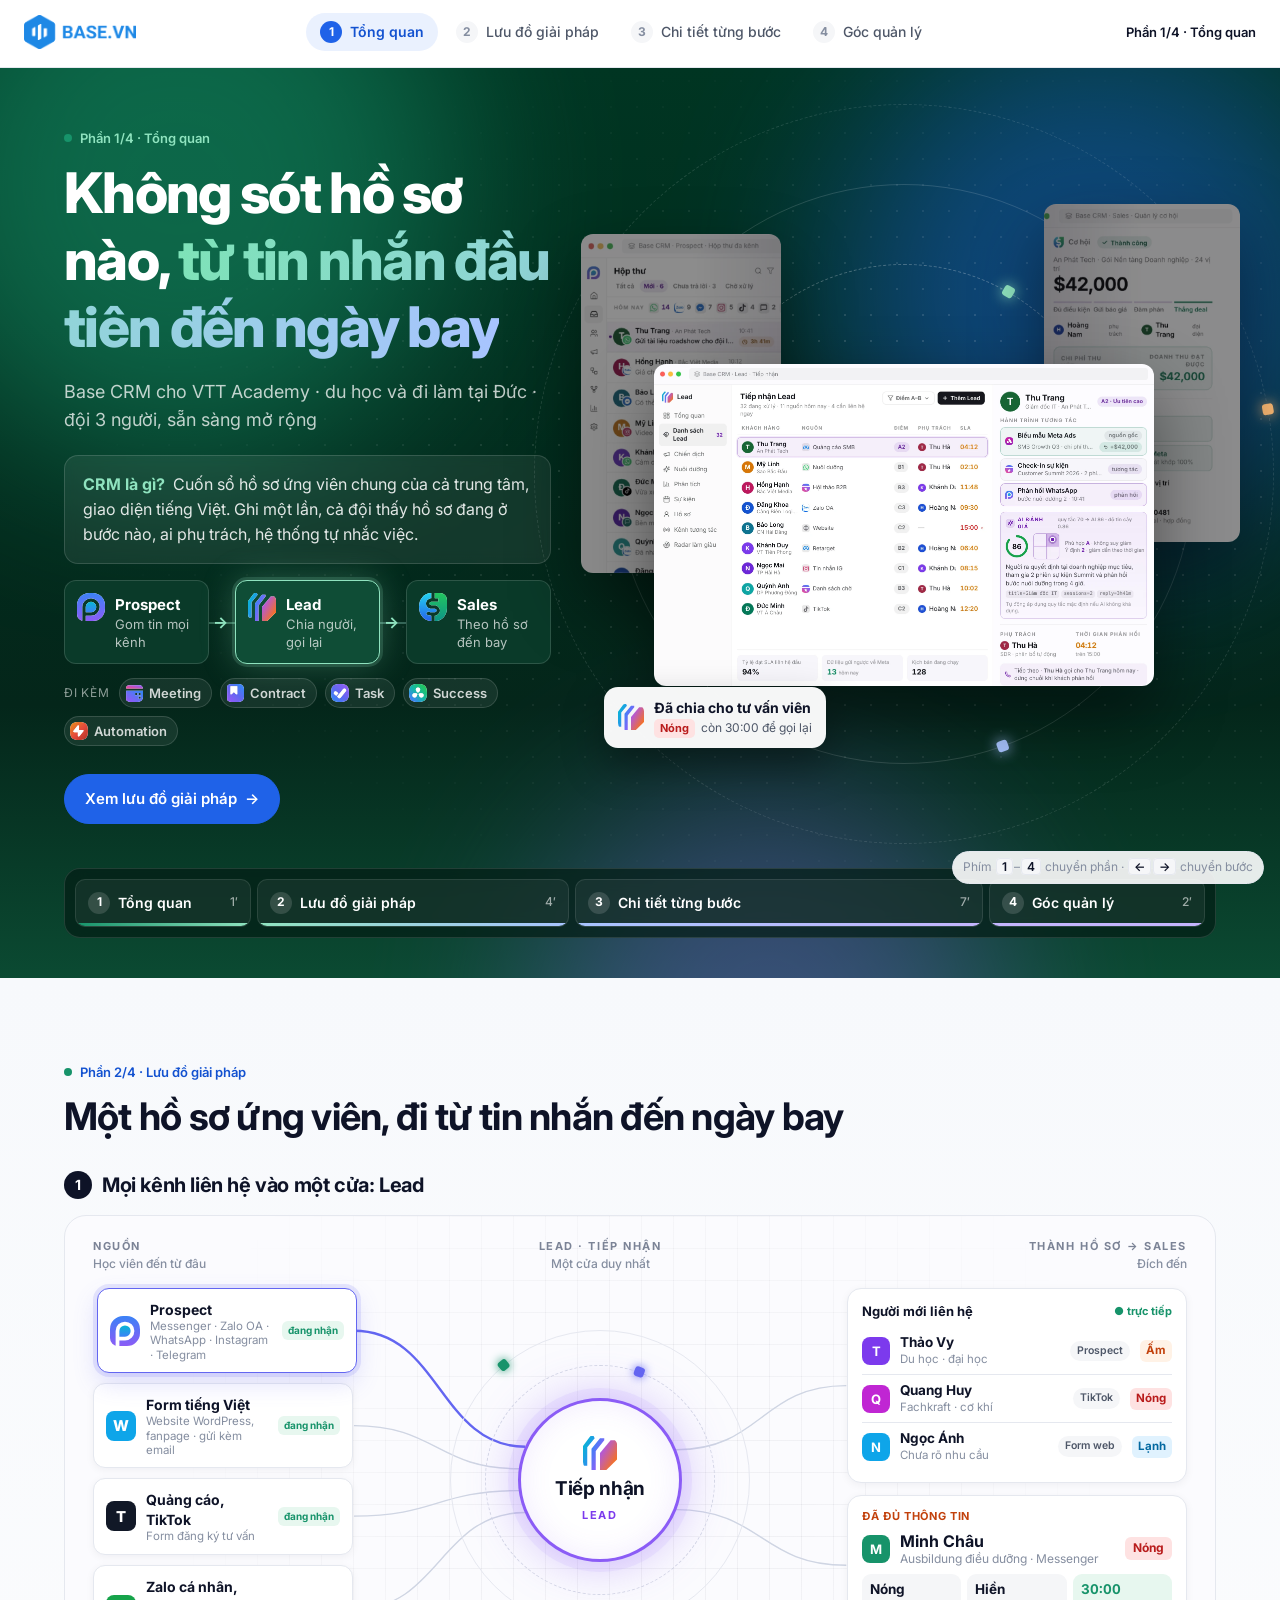
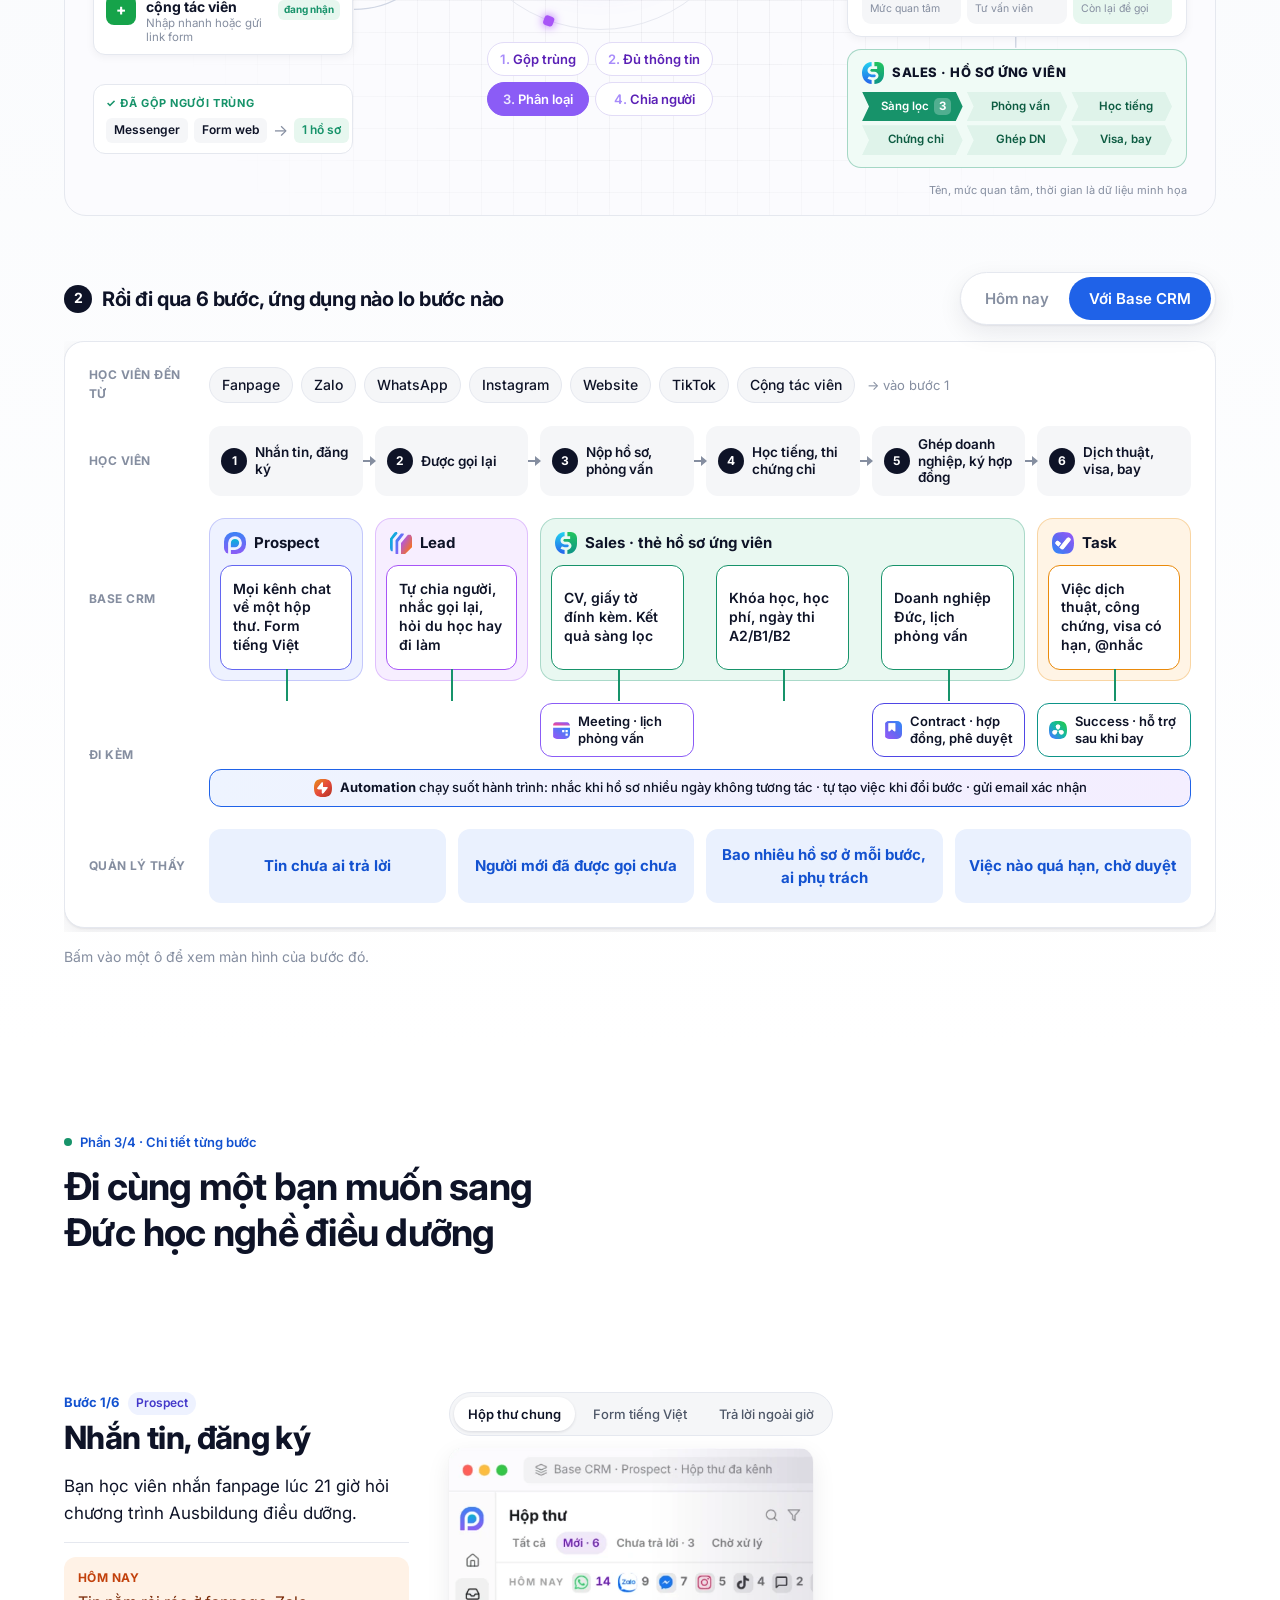
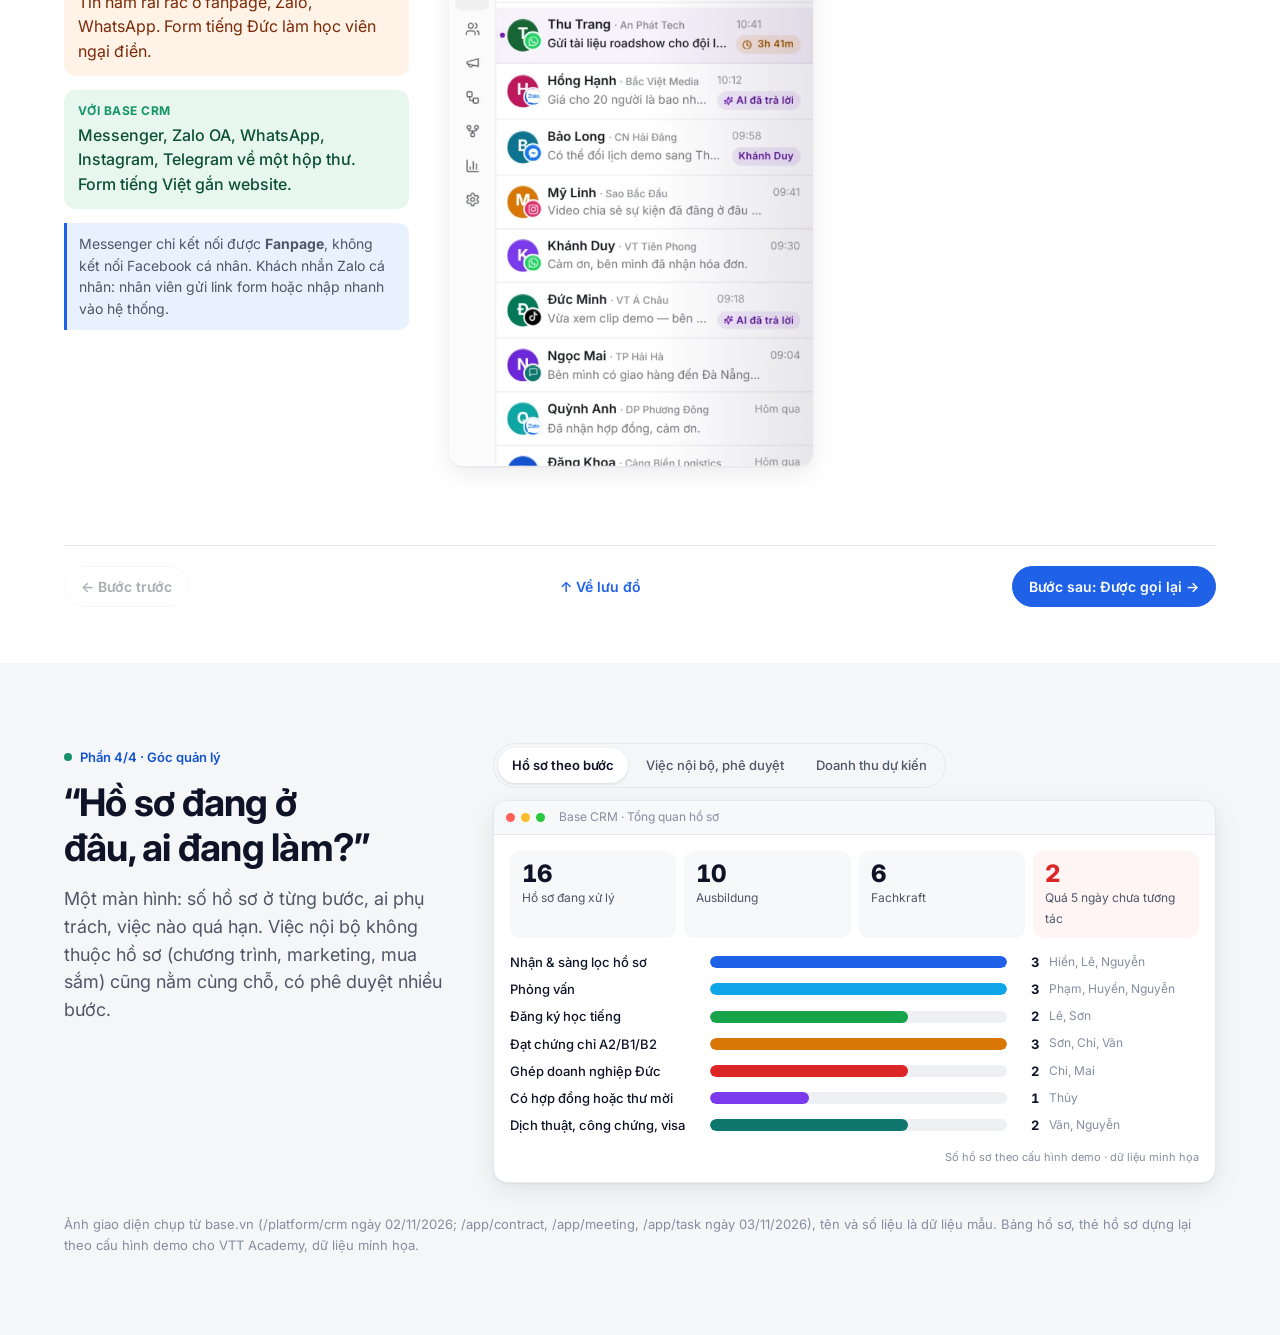
==== vtt-academy/index.html @ dcfaccac "Solution design Base CRM cho VTT Academy (du học, đi làm tại Đức) Trang trình bày 4 phần, 6 bước hàn" ====
<!doctype html>
<html lang="vi" class="no-js">
<head>
<meta charset="utf-8">
<meta name="viewport" content="width=device-width, initial-scale=1">
<title>Base CRM · VTT Academy</title>
<meta name="description" content="Solution design Base CRM cho VTT Academy: gom hồ sơ ứng viên du học và đi làm tại Đức về một nơi, theo dõi từ tin nhắn đầu tiên đến ngày bay.">
<link rel="icon" type="image/png" href="assets/brand/favicon.png">
<link rel="preconnect" href="https://fonts.googleapis.com">
<link rel="preconnect" href="https://fonts.gstatic.com" crossorigin>
<link href="https://fonts.googleapis.com/css2?family=Inter:wght@400;500;600;700;800&display=swap" rel="stylesheet">
<link rel="stylesheet" href="style.css?v=vtt1">
</head>
<body>
<a class="skip" href="#tong-quan">Bỏ qua thanh điều hướng</a>

<header class="top" id="top">
  <div class="top-in">
    <a class="logo" href="#tong-quan" aria-label="Về đầu tài liệu">
      <img src="assets/brand/logo-base.png" width="120" height="37" alt="Base.vn">
    </a>
    <nav class="tabs" id="tabs" aria-label="Các phần của tài liệu">
      <a href="#tong-quan"><b>1</b><span>Tổng quan</span></a>
      <a href="#giai-phap"><b>2</b><span>Lưu đồ giải pháp</span></a>
      <a href="#hanh-trinh"><b>3</b><span>Chi tiết từng bước</span></a>
      <a href="#quan-ly"><b>4</b><span>Góc quản lý</span></a>
    </nav>
    <p class="where" id="where" aria-live="polite"><span id="whereSec">Phần 1/4</span><span id="whereStep"></span></p>
  </div>
  <div class="bar" aria-hidden="true"><i id="bar"></i></div>
</header>

<main>

<!-- ============ 1. TỔNG QUAN ============ -->
<section id="tong-quan" class="sec hero" data-name="Tổng quan" aria-labelledby="h1">
  <div class="hero-bg" aria-hidden="true">
    <div class="aurora"><i class="b1"></i><i class="b2"></i><i class="b3"></i></div>
    <div class="dots"></div>
  </div>
  <div class="wrap hero-grid">
    <div class="hero-copy">
      <p class="part">Phần 1/4 · Tổng quan</p>
      <h1 id="h1">Không sót hồ sơ nào, <em>từ tin nhắn đầu tiên đến ngày bay</em></h1>
      <p class="lead">Base CRM cho VTT Academy · du học và đi làm tại Đức · đội 3 người, sẵn sàng mở rộng</p>
      <p class="what"><b>CRM là gì?</b> Cuốn sổ hồ sơ ứng viên chung của cả trung tâm, giao diện tiếng Việt. Ghi một lần, cả đội thấy hồ sơ đang ở bước nào, ai phụ trách, hệ thống tự nhắc việc.</p>
      <ul class="apps" id="heroApps" aria-label="Ba ứng dụng chính">
        <li><img src="assets/brand/app-prospect.svg" alt="" width="28" height="28"><div><b>Prospect</b><span>Gom tin mọi kênh</span></div></li>
        <li><img src="assets/brand/app-lead.svg" alt="" width="28" height="28"><div><b>Lead</b><span>Chia người, gọi lại</span></div></li>
        <li><img src="assets/brand/app-sales.svg" alt="" width="28" height="28"><div><b>Sales</b><span>Theo hồ sơ đến bay</span></div></li>
      </ul>
      <p class="more-apps"><span>Đi kèm</span>
        <i><img src="assets/brand/app-meeting.svg" alt="" width="18" height="18">Meeting</i>
        <i><img src="assets/brand/app-contract.svg" alt="" width="18" height="18">Contract</i>
        <i><img src="assets/brand/app-task.svg" alt="" width="18" height="18">Task</i>
        <i><img src="assets/brand/app-success.svg" alt="" width="18" height="18">Success</i>
        <i><img src="assets/brand/app-automation.svg" alt="" width="18" height="18">Automation</i>
      </p>
      <div class="cta">
        <a class="btn" href="#giai-phap">Xem lưu đồ giải pháp <span aria-hidden="true">→</span></a>
      </div>
    </div>

    <div class="hero-shots" id="heroShots" aria-label="Ảnh giao diện 3 ứng dụng Base CRM">
      <div class="hrings" data-depth="6" aria-hidden="true">
        <span class="hr r1"><i style="--a:30deg;--c:#8fe3bf"></i></span>
        <span class="hr r2"><i style="--a:160deg;--c:#a8c4ff"></i><i style="--a:290deg;--c:#c4b5fd"></i></span>
        <span class="hr r3"><i style="--a:80deg;--c:#fdba74"></i></span>
      </div>
      <div class="hs hs-l" data-depth="14" data-app="0"><img src="assets/he-thong/prospect-hopthu.webp" width="586" height="993" alt="Prospect: hộp thư chung nhiều kênh"></div>
      <div class="hs hs-r" data-depth="18" data-app="2"><img src="assets/he-thong/sales-cohoi.webp" width="575" height="993" alt="Sales: một hồ sơ đi qua các giai đoạn"></div>
      <div class="hs hs-c" data-depth="8" data-app="1"><img src="assets/he-thong/lead-hoso.webp" width="1996" height="1286" alt="Lead: danh sách người mới liên hệ và hồ sơ một người"></div>

      <div class="toast t1" data-app="0" aria-hidden="true"><img src="assets/brand/app-prospect.svg" alt="" width="26" height="26"><div><b>Tin Messenger mới</b><small>Hỏi Ausbildung điều dưỡng · 21:04</small></div></div>
      <div class="toast t2" data-app="1" aria-hidden="true"><img src="assets/brand/app-lead.svg" alt="" width="26" height="26"><div><b>Đã chia cho tư vấn viên</b><small><span class="score hot">Nóng</span> còn 30:00 để gọi lại</small></div></div>
      <div class="toast t3" data-app="2" aria-hidden="true"><img src="assets/brand/app-sales.svg" alt="" width="26" height="26"><div><b>Thành hồ sơ ứng viên</b><small>Ausbildung · Nhận &amp; sàng lọc hồ sơ</small></div></div>
    </div>
  </div>
  <div class="wrap">
    <div class="agenda" aria-label="Các phần trình bày">
      <ol class="ag-bar">
        <li style="--m:1"><a href="#tong-quan"><b>1</b><span>Tổng quan</span><small>1′</small></a></li>
        <li style="--m:4"><a href="#giai-phap"><b>2</b><span>Lưu đồ giải pháp</span><small>4′</small></a></li>
        <li style="--m:7"><a href="#hanh-trinh"><b>3</b><span>Chi tiết từng bước</span><small>7′</small></a></li>
        <li style="--m:2"><a href="#quan-ly"><b>4</b><span>Góc quản lý</span><small>2′</small></a></li>
      </ol>
    </div>
  </div>
</section>

<!-- ============ 2. LƯU ĐỒ GIẢI PHÁP ============ -->
<section id="giai-phap" class="sec flow-sec" data-name="Lưu đồ giải pháp" aria-labelledby="h-gp">
  <div class="wrap">
    <div class="sec-head">
      <p class="part">Phần 2/4 · Lưu đồ giải pháp</p>
      <h2 id="h-gp">Một hồ sơ ứng viên, đi từ tin nhắn đến ngày bay</h2>
    </div>

    <!-- Khối 1: một cửa tiếp nhận -->
    <h3 class="blk-h" id="mot-cua"><b>1</b>Mọi kênh liên hệ vào một cửa: Lead</h3>
    <div class="hub" id="hub">
      <svg class="hub-lines" id="hubLines" aria-hidden="true"></svg>
      <div class="grid-bg" aria-hidden="true"></div>

      <p class="col-h h-src">Nguồn<small>Học viên đến từ đâu</small></p>
      <p class="col-h h-mid">Lead · Tiếp nhận<small>Một cửa duy nhất</small></p>
      <p class="col-h h-out">Thành hồ sơ → Sales<small>Đích đến</small></p>

      <ul class="srcs" aria-label="Các nguồn học viên">
        <li class="src" data-src="0"><img class="ic" src="assets/brand/app-prospect.svg" alt="" width="30" height="30"><div><b>Prospect</b><small>Messenger · Zalo OA · WhatsApp · Instagram · Telegram</small></div><em>đang nhận</em></li>
        <li class="src" data-src="1"><span class="ic" style="--c:#0EA5E9">W</span><div><b>Form tiếng Việt</b><small>Website WordPress, fanpage · gửi kèm email</small></div><em>đang nhận</em></li>
        <li class="src" data-src="2"><span class="ic" style="--c:#111827">T</span><div><b>Quảng cáo, TikTok</b><small>Form đăng ký tư vấn</small></div><em>đang nhận</em></li>
        <li class="src" data-src="3"><span class="ic" style="--c:#16A34A">+</span><div><b>Zalo cá nhân, cộng tác viên</b><small>Nhập nhanh hoặc gửi link form</small></div><em>đang nhận</em></li>
      </ul>

      <div class="dupc" id="hubDup">
        <p>✓ Đã gộp người trùng</p>
        <div><span class="mini">Messenger</span><span class="mini">Form web</span><span class="arr">→</span><span class="mini one">1 hồ sơ</span></div>
      </div>

      <div class="mid">
        <div class="core-wrap" id="hubCore" aria-hidden="true">
          <span class="ring r1"><i style="--a:20deg;--c:#6366F1"></i></span>
          <span class="ring r2"><i style="--a:200deg;--c:#A855F7"></i><i style="--a:320deg;--c:#17936a"></i></span>
          <div class="core">
            <img src="assets/brand/app-lead.svg" alt="" width="34" height="34">
            <b>Tiếp nhận</b>
            <small>Lead</small>
          </div>
        </div>
        <ol class="proc">
          <li>Gộp trùng</li><li>Đủ thông tin</li><li>Phân loại</li><li>Chia người</li>
        </ol>
      </div>

      <div class="outs">
        <div class="hcard" id="hubIn">
          <p class="hcard-h">Người mới liên hệ <span class="live">● trực tiếp</span></p>
          <ul class="hub-list" id="hubList">
            <li><span class="av" style="background:#7c3aed">T</span><div class="nm"><b>Thảo Vy</b><small>Du học · đại học</small></div><span class="chip">Prospect</span><span class="score warm">Ấm</span></li>
            <li><span class="av" style="background:#c026d3">Q</span><div class="nm"><b>Quang Huy</b><small>Fachkraft · cơ khí</small></div><span class="chip">TikTok</span><span class="score hot">Nóng</span></li>
            <li><span class="av" style="background:#0ea5e9">N</span><div class="nm"><b>Ngọc Ánh</b><small>Chưa rõ nhu cầu</small></div><span class="chip">Form web</span><span class="score cold">Lạnh</span></li>
          </ul>
        </div>
        <div class="hcard std" id="hubStd">
          <p class="hcard-h warm">Đã đủ thông tin</p>
          <div class="std-who"><span class="av" id="stdAv">M</span><div><b id="stdName">Minh Châu</b><small id="stdSub">Ausbildung điều dưỡng · Messenger</small></div><em id="stdScore" class="score hot">Nóng</em></div>
          <div class="std-tiles">
            <div><b id="stdAi">Nóng</b><small>Mức quan tâm</small></div>
            <div><b id="stdSale">Hiền</b><small>Tư vấn viên</small></div>
            <div class="t"><b id="hubTimer">30:00</b><small>Còn lại để gọi</small></div>
          </div>
        </div>
        <div class="dst" id="hubDst">
          <p class="dst-h"><img src="assets/brand/app-sales.svg" alt="" width="22" height="22">Sales · Hồ sơ ứng viên</p>
          <ol class="pipe">
            <li class="cur">Sàng lọc <b id="dstCount">3</b></li><li>Phỏng vấn</li><li>Học tiếng</li><li>Chứng chỉ</li><li>Ghép DN</li><li>Visa, bay</li>
          </ol>
        </div>
      </div>
      <p class="hub-note">Tên, mức quan tâm, thời gian là dữ liệu minh họa</p>
    </div>

    <!-- Khối 2: hành trình 6 bước -->
    <div class="blk-row">
      <h3 class="blk-h"><b>2</b>Rồi đi qua 6 bước, ứng dụng nào lo bước nào</h3>
      <div class="mode" role="radiogroup" aria-label="Chế độ xem lưu đồ">
        <button type="button" role="radio" aria-checked="false" data-mode="before">Hôm nay</button>
        <button type="button" role="radio" aria-checked="true" data-mode="after">Với Base CRM</button>
      </div>
    </div>

    <div class="flow-scroll">
    <div class="flow six is-after" id="flow">

      <div class="lane-l">Học viên đến từ</div>
      <div class="row-in">
        <span class="ch">Fanpage</span><span class="ch">Zalo</span><span class="ch">WhatsApp</span><span class="ch">Instagram</span><span class="ch">Website</span><span class="ch">TikTok</span><span class="ch">Cộng tác viên</span>
      </div>

      <div class="lane-l">Học viên</div>
      <ol class="row-steps">
        <li><b>1</b>Nhắn tin, đăng ký</li>
        <li><b>2</b>Được gọi lại</li>
        <li><b>3</b>Nộp hồ sơ, phỏng vấn</li>
        <li><b>4</b>Học tiếng, thi chứng chỉ</li>
        <li><b>5</b>Ghép doanh nghiệp, ký hợp đồng</li>
        <li><b>6</b>Dịch thuật, visa, bay</li>
      </ol>

      <div class="lane-l"><span class="only-after">Base CRM</span><span class="only-before">Đội tư vấn</span></div>
      <div class="row-apps">
        <div class="app-blk p">
          <p class="app-h"><img src="assets/brand/app-prospect.svg" alt="" width="22" height="22">Prospect</p>
          <div class="mods"><a href="#buoc-1" class="mod"><span class="a">Mọi kênh chat về một hộp thư. Form tiếng Việt</span><span class="b">Tin rải rác fanpage, Zalo riêng. Form tiếng Đức khó điền</span></a></div>
        </div>
        <div class="app-blk l">
          <p class="app-h"><img src="assets/brand/app-lead.svg" alt="" width="22" height="22">Lead</p>
          <div class="mods"><a href="#buoc-2" class="mod"><span class="a">Tự chia người, nhắc gọi lại, hỏi du học hay đi làm</span><span class="b">Ghi Excel tay, quên gọi lại</span></a></div>
        </div>
        <div class="app-blk s span3">
          <p class="app-h"><img src="assets/brand/app-sales.svg" alt="" width="22" height="22">Sales · thẻ hồ sơ ứng viên</p>
          <div class="mods">
            <a href="#buoc-3" class="mod"><span class="a">CV, giấy tờ đính kèm. Kết quả sàng lọc</span><span class="b">File nằm khắp Drive, Zalo</span></a>
            <a href="#buoc-4" class="mod"><span class="a">Khóa học, học phí, ngày thi A2/B1/B2</span><span class="b">Không nhớ ai thi ngày nào</span></a>
            <a href="#buoc-5" class="mod"><span class="a">Doanh nghiệp Đức, lịch phỏng vấn</span><span class="b">Hỏi nhau qua chat</span></a>
          </div>
        </div>
        <div class="app-blk t">
          <p class="app-h"><img src="assets/brand/app-task.svg" alt="" width="22" height="22">Task</p>
          <div class="mods"><a href="#buoc-6" class="mod"><span class="a">Việc dịch thuật, công chứng, visa có hạn, @nhắc</span><span class="b">Theo dõi bằng trí nhớ</span></a></div>
        </div>
      </div>

      <div class="lane-l">Đi kèm</div>
      <div class="row-add">
        <a href="#buoc-3" class="add m" style="grid-column:3"><img src="assets/brand/app-meeting.svg" alt="" width="18" height="18"><span class="a">Meeting · lịch phỏng vấn</span><span class="b">Hẹn qua tin nhắn</span></a>
        <a href="#buoc-5" class="add c" style="grid-column:5"><img src="assets/brand/app-contract.svg" alt="" width="18" height="18"><span class="a">Contract · hợp đồng, phê duyệt</span><span class="b">Hợp đồng file Word</span></a>
        <a href="#buoc-6" class="add u" style="grid-column:6"><img src="assets/brand/app-success.svg" alt="" width="18" height="18"><span class="a">Success · hỗ trợ sau khi bay</span><span class="b">Mất liên lạc sau khi bay</span></a>
        <div class="add auto" style="grid-column:1 / -1"><img src="assets/brand/app-automation.svg" alt="" width="18" height="18"><span class="a"><b>Automation</b> chạy suốt hành trình: nhắc khi hồ sơ nhiều ngày không tương tác · tự tạo việc khi đổi bước · gửi email xác nhận</span><span class="b">Mọi việc nhắc nhau bằng miệng</span></div>
      </div>

      <div class="lane-l">Quản lý thấy</div>
      <div class="row-out">
        <div class="out-a">
          <a href="#buoc-1" class="out">Tin chưa ai trả lời</a>
          <a href="#buoc-2" class="out">Người mới đã được gọi chưa</a>
          <a href="#quan-ly" class="out" data-mgr="0">Bao nhiêu hồ sơ ở mỗi bước, ai phụ trách</a>
          <a href="#quan-ly" class="out" data-mgr="1">Việc nào quá hạn, chờ duyệt</a>
        </div>
        <div class="out-b">Mở Excel, hỏi từng người</div>
      </div>
    </div>
    </div>

    <p class="flow-hint">Bấm vào một ô để xem màn hình của bước đó.</p>
  </div>
</section>

<!-- ============ 3. CHI TIẾT TỪNG BƯỚC ============ -->
<section id="hanh-trinh" class="sec journey" data-name="Chi tiết từng bước" aria-labelledby="h-ht">
  <div class="wrap">
    <div class="sec-head">
      <p class="part">Phần 3/4 · Chi tiết từng bước</p>
      <h2 id="h-ht">Đi cùng một bạn muốn sang Đức học nghề điều dưỡng</h2>
    </div>
  </div>

  <div class="rail-wrap" id="railWrap">
    <div class="wrap rail-in">
      <button class="nav-btn" id="prevStep" type="button" aria-label="Bước trước">←</button>
      <ol class="rail six" id="rail" role="tablist" aria-label="Sáu bước trong hành trình học viên">
        <li role="presentation"><button role="tab" id="t1" aria-controls="buoc-1" data-step="1"><b>1</b><span>Nhắn tin<small>Prospect</small></span></button></li>
        <li role="presentation"><button role="tab" id="t2" aria-controls="buoc-2" data-step="2"><b>2</b><span>Được gọi lại<small>Lead</small></span></button></li>
        <li role="presentation"><button role="tab" id="t3" aria-controls="buoc-3" data-step="3"><b>3</b><span>Hồ sơ, phỏng vấn<small>Sales · Meeting</small></span></button></li>
        <li role="presentation"><button role="tab" id="t4" aria-controls="buoc-4" data-step="4"><b>4</b><span>Học tiếng, thi<small>Sales</small></span></button></li>
        <li role="presentation"><button role="tab" id="t5" aria-controls="buoc-5" data-step="5"><b>5</b><span>Ghép DN, hợp đồng<small>Sales · Contract</small></span></button></li>
        <li role="presentation"><button role="tab" id="t6" aria-controls="buoc-6" data-step="6"><b>6</b><span>Visa, bay<small>Task · Success</small></span></button></li>
      </ol>
      <button class="nav-btn" id="nextStep" type="button" aria-label="Bước sau">→</button>
    </div>
    <div class="rail-line" aria-hidden="true"><i id="railFill"></i></div>
  </div>

  <div class="wrap panels" id="panels">

    <!-- Bước 1 -->
    <article class="panel" id="buoc-1" role="tabpanel" aria-labelledby="t1" data-step="1" data-title="Nhắn tin, đăng ký">
      <div class="p-copy">
        <p class="p-count">Bước 1/6 <span class="app-tag p">Prospect</span></p>
        <h3>Nhắn tin, đăng ký</h3>
        <p class="who">Bạn học viên nhắn fanpage lúc 21 giờ hỏi chương trình Ausbildung điều dưỡng.</p>
        <p class="ba b"><span>Hôm nay</span>Tin nằm rải rác ở fanpage, Zalo, WhatsApp. Form tiếng Đức làm học viên ngại điền.</p>
        <p class="ba a"><span>Với Base CRM</span>Messenger, Zalo OA, WhatsApp, Instagram, Telegram về một hộp thư. Form tiếng Việt gắn website.</p>
        <p class="note">Messenger chỉ kết nối được <b>Fanpage</b>, không kết nối Facebook cá nhân. Khách nhắn Zalo cá nhân: nhân viên gửi link form hoặc nhập nhanh vào hệ thống.</p>
      </div>
      <div class="p-shots" data-shots>
        <div class="shot-tabs" role="tablist" aria-label="Màn hình bước 1">
          <button role="tab" aria-selected="true">Hộp thư chung</button>
          <button role="tab" aria-selected="false">Form tiếng Việt</button>
          <button role="tab" aria-selected="false">Trả lời ngoài giờ</button>
        </div>
        <figure class="shot raw tall is-on" data-cap="Bước 1 · Prospect · Hộp thư chung">
          <button class="zoom" type="button" aria-label="Phóng to ảnh"><img src="assets/he-thong/prospect-hopthu.webp" width="586" height="993" loading="lazy" alt="Hộp thư chung: tin nhắn từ Zalo, WhatsApp, Messenger, Instagram về một chỗ"></button>
        </figure>
        <figure class="shot mock" data-cap="Bước 1 · Form đăng ký tiếng Việt">
          <div class="win-bar"><i></i><i></i><i></i><span>vttacademy.vn · Đăng ký tư vấn du học, đi làm tại Đức</span></div>
          <div class="fm">
            <p class="fm-h">Đăng ký tư vấn miễn phí</p>
            <label>Họ và tên<span>Lê Minh Châu</span></label>
            <label>Số điện thoại / Zalo<span>09xx xxx 218</span></label>
            <label>Bạn quan tâm<span class="pills"><i class="on">Ausbildung (học nghề)</i><i>Fachkraft (đi làm)</i><i>Du học đại học</i></span></label>
            <label>Trình độ tiếng Đức<span class="pills"><i>Chưa học</i><i class="on">A1</i><i>A2</i><i>B1</i><i>B2</i></span></label>
            <label>Ngành mong muốn<span>Điều dưỡng</span></label>
            <label>Tải CV (nếu có)<span class="up">📎 CV_MinhChau.pdf</span></label>
            <p class="fm-btn">Gửi đăng ký</p>
            <p class="fm-foot">Gửi xong: hồ sơ vào Lead, đồng thời gửi email báo cho trung tâm</p>
          </div>
        </figure>
        <figure class="win shot" data-cap="Bước 1 · Prospect · Trả lời ngoài giờ">
          <div class="win-bar"><i></i><i></i><i></i><span>Base CRM · Prospect · Hộp thư</span></div>
          <button class="zoom" type="button" aria-label="Phóng to ảnh"><img src="assets/he-thong/prospect.webp" width="1182" height="424" loading="lazy" alt="Tin nhắn có nhãn Trợ lý AI đã trả lời"></button>
        </figure>
      </div>
    </article>

    <!-- Bước 2 -->
    <article class="panel" id="buoc-2" role="tabpanel" aria-labelledby="t2" data-step="2" data-title="Được gọi lại">
      <div class="p-copy">
        <p class="p-count">Bước 2/6 <span class="app-tag l">Lead</span></p>
        <h3>Được gọi lại</h3>
        <p class="who">Bạn ấy chờ được gọi, đồng thời hỏi thêm 2 trung tâm khác.</p>
        <p class="ba b"><span>Hôm nay</span>Ghi tên vào Excel, ai rảnh thì gọi. Có người bị quên vài ngày.</p>
        <p class="ba a"><span>Với Base CRM</span>Tự chia người, đếm giờ gọi lại. Hỏi rõ du học hay đi làm, đủ số điện thoại và nhu cầu thì chuyển thành hồ sơ.</p>
      </div>
      <div class="p-shots" data-shots>
        <div class="shot-tabs" role="tablist" aria-label="Màn hình bước 2">
          <button role="tab" aria-selected="true">Chia người</button>
          <button role="tab" aria-selected="false">Gọi ai trước</button>
          <button role="tab" aria-selected="false">Lịch sử trao đổi</button>
        </div>
        <figure class="win shot is-on" data-cap="Bước 2 · Lead · Chia người">
          <div class="win-bar"><i></i><i></i><i></i><span>Base CRM · Lead · Chia người</span></div>
          <button class="zoom" type="button" aria-label="Phóng to ảnh"><img src="assets/he-thong/lead.webp" width="1424" height="538" loading="lazy" alt="Mỗi người liên hệ có người phụ trách và đồng hồ đếm ngược thời gian gọi"></button>
        </figure>
        <figure class="win shot" data-cap="Bước 2 · Lead · Gọi ai trước">
          <div class="win-bar"><i></i><i></i><i></i><span>Base CRM · Lead · AI xếp ưu tiên</span></div>
          <button class="zoom" type="button" aria-label="Phóng to ảnh"><img src="assets/he-thong/ai-uu-tien.webp" width="1800" height="990" loading="lazy" alt="AI giải thích vì sao nên gọi người này trước"></button>
        </figure>
        <figure class="shot raw" data-cap="Bước 2 · Lead · Lịch sử trao đổi">
          <button class="zoom" type="button" aria-label="Phóng to ảnh"><img src="assets/he-thong/lead-hoso.webp" width="1996" height="1286" loading="lazy" alt="Hồ sơ một người trong Lead: nguồn, lịch sử tương tác, người gọi lại"></button>
        </figure>
      </div>
    </article>

    <!-- Bước 3 -->
    <article class="panel" id="buoc-3" role="tabpanel" aria-labelledby="t3" data-step="3" data-title="Nộp hồ sơ, phỏng vấn">
      <div class="p-copy">
        <p class="p-count">Bước 3/6 <span class="app-tag s">Sales</span><span class="app-tag m">Meeting</span></p>
        <h3>Nộp hồ sơ, phỏng vấn</h3>
        <p class="who">Bạn ấy gửi CV, bằng cấp, rồi hẹn phỏng vấn sàng lọc.</p>
        <p class="ba b"><span>Hôm nay</span>File nằm trong Drive, Zalo. Không biết hồ sơ còn thiếu gì, đã phỏng vấn chưa.</p>
        <p class="ba a"><span>Với Base CRM</span>Một thẻ hồ sơ: chương trình, ngành, nguồn, file đính kèm, kết quả sàng lọc. Lịch phỏng vấn trên Meeting.</p>
      </div>
      <div class="p-shots" data-shots>
        <div class="shot-tabs" role="tablist" aria-label="Màn hình bước 3">
          <button role="tab" aria-selected="true">Bảng hồ sơ</button>
          <button role="tab" aria-selected="false">Thẻ hồ sơ</button>
          <button role="tab" aria-selected="false">Lịch phỏng vấn</button>
        </div>
        <figure class="shot mock is-on" data-cap="Bước 3 · Sales · Bảng hồ sơ ứng viên">
          <div class="win-bar"><i></i><i></i><i></i><span>Base CRM · Sales · Hồ sơ ứng viên · 16 hồ sơ</span></div>
          <div class="kb" id="kb" tabindex="0" aria-label="Bảng hồ sơ theo 7 giai đoạn"></div>
        </figure>
        <figure class="shot mock" data-cap="Bước 3 · Sales · Thẻ hồ sơ">
          <div class="win-bar"><i></i><i></i><i></i><span>Base CRM · Sales · Lý Thị Mai · Ausbildung</span></div>
          <div class="cf">
            <div class="cf-g"><p>Thông tin chung <small>6 trường</small></p>
              <dl><dt>Chương trình</dt><dd><i class="tg b">Ausbildung</i></dd><dt>Ngành mục tiêu</dt><dd><i class="tg y">Cơ khí</i></dd><dt>Nguồn</dt><dd><i class="tg">TikTok</i></dd><dt>Người giới thiệu / cộng tác viên</dt><dd class="mu">Chọn từ danh sách</dd><dt>Phí giới thiệu từ doanh nghiệp</dt><dd class="mu">0</dd><dt>Hồ sơ ứng viên (CV, chứng chỉ, hợp đồng)</dt><dd><span class="file">📎 CV.pdf</span><span class="file">📎 Bang_THPT.pdf</span><span class="file">📎 Ho_chieu.pdf</span></dd></dl></div>
            <div class="cf-g"><p>Phỏng vấn <small>1 trường</small></p>
              <dl><dt>Kết quả sàng lọc *</dt><dd><i class="tg g">Đạt</i></dd></dl></div>
          </div>
        </figure>
        <figure class="shot raw" data-cap="Bước 3 · Meeting · Lịch phỏng vấn">
          <button class="zoom" type="button" aria-label="Phóng to ảnh"><img src="assets/he-thong/meeting-lich.webp" width="1172" height="786" loading="lazy" alt="Lịch họp theo tuần, tạo cuộc hẹn và gửi lời mời"></button>
        </figure>
      </div>
    </article>

    <!-- Bước 4 -->
    <article class="panel" id="buoc-4" role="tabpanel" aria-labelledby="t4" data-step="4" data-title="Học tiếng, thi chứng chỉ">
      <div class="p-copy">
        <p class="p-count">Bước 4/6 <span class="app-tag s">Sales</span></p>
        <h3>Học tiếng, thi chứng chỉ</h3>
        <p class="who">Bạn ấy vào khóa A1–B1, đóng học phí, đăng ký thi B1.</p>
        <p class="ba b"><span>Hôm nay</span>Không nhớ ai đang học khóa nào, đã đóng đủ chưa, ngày thi khi nào.</p>
        <p class="ba a"><span>Với Base CRM</span>Mỗi bước có trường riêng: khóa học, học phí, ngày nhập học, ngày thi, kết quả A2/B1/B2. Thiếu trường bắt buộc thì chưa qua bước.</p>
      </div>
      <div class="p-shots" data-shots>
        <div class="shot-tabs" role="tablist" aria-label="Màn hình bước 4">
          <button role="tab" aria-selected="true">Học tiếng, chứng chỉ</button>
          <button role="tab" aria-selected="false">Trợ lý AI tóm tắt hồ sơ</button>
        </div>
        <figure class="shot mock is-on" data-cap="Bước 4 · Sales · Học tiếng, chứng chỉ">
          <div class="win-bar"><i></i><i></i><i></i><span>Base CRM · Sales · Lý Thị Mai · Ausbildung</span></div>
          <div class="cf two">
            <div class="cf-g"><p>Đăng ký học tiếng <small>4 trường</small></p>
              <dl><dt>Lớp / khóa tiếng *</dt><dd>Khóa A1–B1 K4/2026</dd><dt>Học phí tiếng *</dt><dd>45.000.000 đ</dd><dt>Trạng thái thanh toán *</dt><dd><i class="tg g">Đã đóng đủ</i></dd><dt>Ngày nhập học *</dt><dd>05/03/2026</dd></dl></div>
            <div class="cf-g"><p>Đạt chứng chỉ A2/B1/B2 <small>3 trường</small></p>
              <dl><dt>Trình độ mục tiêu *</dt><dd><i class="tg b">B1</i></dd><dt>Ngày thi *</dt><dd>15/08/2026</dd><dt>Kết quả thi chứng chỉ *</dt><dd><i class="tg g">Đạt</i></dd></dl>
              <p class="cf-auto"><img src="assets/brand/app-automation.svg" alt="" width="16" height="16">Trước ngày thi 7 ngày: tự nhắc người phụ trách</p></div>
          </div>
        </figure>
        <figure class="shot raw" data-cap="Bước 4 · Sales · Hồ sơ và Copilot">
          <button class="zoom" type="button" aria-label="Phóng to ảnh"><img src="assets/he-thong/sales-hoso.webp" width="1800" height="1273" loading="lazy" alt="Hồ sơ trong Sales: người phụ trách, hoạt động gần nhất; bên phải Copilot tóm tắt cần biết gì trước khi gọi"></button>
        </figure>
      </div>
    </article>

    <!-- Bước 5 -->
    <article class="panel" id="buoc-5" role="tabpanel" aria-labelledby="t5" data-step="5" data-title="Ghép doanh nghiệp, ký hợp đồng">
      <div class="p-copy">
        <p class="p-count">Bước 5/6 <span class="app-tag s">Sales</span><span class="app-tag c">Contract</span></p>
        <h3>Ghép doanh nghiệp, ký hợp đồng</h3>
        <p class="who">Có B1, bạn ấy được giới thiệu tới một doanh nghiệp Đức, phỏng vấn 2 lần rồi nhận thư mời.</p>
        <p class="ba b"><span>Hôm nay</span>Hỏi nhau qua chat: đã gửi doanh nghiệp nào, phỏng vấn mấy lần. Hợp đồng là file Word.</p>
        <p class="ba a"><span>Với Base CRM</span>Lọc hồ sơ theo ngành, trình độ để ghép doanh nghiệp. Hợp đồng, thư mời lưu trên Contract, có phê duyệt trước khi ký.</p>
      </div>
      <div class="p-shots" data-shots>
        <div class="shot-tabs" role="tablist" aria-label="Màn hình bước 5">
          <button role="tab" aria-selected="true">Ghép doanh nghiệp</button>
          <button role="tab" aria-selected="false">Phê duyệt hợp đồng</button>
          <button role="tab" aria-selected="false">Hợp đồng đã ký</button>
        </div>
        <figure class="shot mock is-on" data-cap="Bước 5 · Sales · Ghép doanh nghiệp">
          <div class="win-bar"><i></i><i></i><i></i><span>Base CRM · Sales · Lý Thị Mai · Ausbildung</span></div>
          <div class="cf">
            <div class="cf-g"><p>Ghép doanh nghiệp Đức và phỏng vấn với doanh nghiệp <small>2 trường</small></p>
              <dl><dt>Ngày phỏng vấn doanh nghiệp</dt><dd>10/11/2026</dd><dt>Số lần phỏng vấn doanh nghiệp</dt><dd>2</dd></dl></div>
            <div class="match">
              <p class="match-h">Lọc nhanh để ghép doanh nghiệp</p>
              <p class="pills"><i class="on">Ausbildung</i><i class="on">Cơ khí</i><i class="on">Đạt B1</i></p>
              <p class="match-r">3 hồ sơ phù hợp · gửi cho doanh nghiệp đối tác</p>
            </div>
          </div>
        </figure>
        <figure class="shot raw" data-cap="Bước 5 · Contract · Phê duyệt">
          <button class="zoom" type="button" aria-label="Phóng to ảnh"><img src="assets/he-thong/contract-pheduyet.webp" width="1526" height="956" loading="lazy" alt="Hợp đồng chờ phê duyệt theo thứ tự, thấy ai đã duyệt, đang chờ ai"></button>
        </figure>
        <figure class="shot raw" data-cap="Bước 5 · Contract · Đã ký">
          <button class="zoom" type="button" aria-label="Phóng to ảnh"><img src="assets/he-thong/contract-daky.webp" width="1246" height="912" loading="lazy" alt="Hợp đồng đã ký khóa nội dung, vẫn đính kèm tài liệu và bình luận được"></button>
        </figure>
      </div>
    </article>

    <!-- Bước 6 -->
    <article class="panel" id="buoc-6" role="tabpanel" aria-labelledby="t6" data-step="6" data-title="Dịch thuật, visa, bay">
      <div class="p-copy">
        <p class="p-count">Bước 6/6 <span class="app-tag t">Task</span><span class="app-tag u">Success</span></p>
        <h3>Dịch thuật, visa, bay</h3>
        <p class="who">Hồ sơ cần dịch thuật, công chứng, nộp visa, đặt vé. Sang Đức rồi vẫn cần hỗ trợ.</p>
        <p class="ba b"><span>Hôm nay</span>Việc không có hạn, không rõ ai làm. Học viên đã bay thì mất liên lạc.</p>
        <p class="ba a"><span>Với Base CRM</span>Mỗi việc có người làm, hạn, file; @nhắc người cần duyệt. Sau khi bay, câu hỏi của học viên vào Success.</p>
      </div>
      <div class="p-shots" data-shots>
        <div class="shot-tabs" role="tablist" aria-label="Màn hình bước 6">
          <button role="tab" aria-selected="true">Việc của hồ sơ</button>
          <button role="tab" aria-selected="false">Bảng việc</button>
          <button role="tab" aria-selected="false">Một việc, nhiều nhóm</button>
        </div>
        <figure class="shot mock is-on" data-cap="Bước 6 · Task · Việc của một hồ sơ">
          <div class="win-bar"><i></i><i></i><i></i><span>Base CRM · Phan Văn Phúc · Dịch thuật, công chứng, visa</span></div>
          <ul class="tl">
            <li class="ok"><b>Dịch thuật CV, bằng cấp</b><span>Văn · xong 02/11</span></li>
            <li class="ok"><b>Công chứng bản dịch</b><span>Văn · xong 05/11</span></li>
            <li class="late"><b>Đặt lịch nộp visa</b><span>Thủy · quá hạn 1 ngày</span></li>
            <li><b>Đặt vé máy bay</b><span>Thủy · hạn 30/11 · chờ duyệt chi</span></li>
          </ul>
          <div class="cm">
            <p><span class="av" style="background:#0ea5e9">V</span><b>Văn</b> <i>@Quản lý</i> bản công chứng đã có, nhờ duyệt chi phí vé.</p>
            <p class="cf-auto"><img src="assets/brand/app-automation.svg" alt="" width="16" height="16">Hồ sơ vào bước này: tự tạo 4 việc trên. Việc quá hạn: báo người phụ trách và quản lý.</p>
          </div>
        </figure>
        <figure class="win shot" data-cap="Bước 6 · Task · Bảng việc">
          <div class="win-bar"><i></i><i></i><i></i><span>Base Task · Việc của tôi</span></div>
          <button class="zoom" type="button" aria-label="Phóng to ảnh"><img src="assets/he-thong/task-bang.webp" width="1800" height="887" loading="lazy" alt="Bảng việc theo trạng thái Đang làm, Mới, Xong"></button>
        </figure>
        <figure class="shot raw" data-cap="Bước 6 · Task · Giao việc nhiều nhóm">
          <button class="zoom" type="button" aria-label="Phóng to ảnh"><img src="assets/he-thong/task-xuyen.webp" width="1800" height="924" loading="lazy" alt="Một chỉ thị tách thành việc con cho từng nhóm phụ trách"></button>
        </figure>
      </div>
    </article>

    <div class="panel-foot">
      <button class="btn ghost sm" id="footPrev" type="button">← Bước trước</button>
      <a class="back" href="#giai-phap">↑ Về lưu đồ</a>
      <button class="btn sm" id="footNext" type="button">Bước sau →</button>
    </div>
  </div>
</section>

<!-- ============ 4. GÓC QUẢN LÝ ============ -->
<section id="quan-ly" class="sec alt" data-name="Góc quản lý" aria-labelledby="h-ql">
  <div class="wrap mgr-grid" id="mgr">
    <div>
      <p class="part">Phần 4/4 · Góc quản lý</p>
      <h2 id="h-ql">“Hồ sơ đang ở đâu, ai đang làm?”</h2>
      <p class="mgr-sub">Một màn hình: số hồ sơ ở từng bước, ai phụ trách, việc nào quá hạn. Việc nội bộ không thuộc hồ sơ (chương trình, marketing, mua sắm) cũng nằm cùng chỗ, có phê duyệt nhiều bước.</p>
    </div>
    <div class="p-shots" data-shots>
      <div class="shot-tabs" role="tablist" aria-label="Màn hình góc quản lý">
        <button role="tab" aria-selected="true">Hồ sơ theo bước</button>
        <button role="tab" aria-selected="false">Việc nội bộ, phê duyệt</button>
        <button role="tab" aria-selected="false">Doanh thu dự kiến</button>
      </div>
      <figure class="shot mock is-on" data-cap="Góc quản lý · Hồ sơ theo bước">
        <div class="win-bar"><i></i><i></i><i></i><span>Base CRM · Tổng quan hồ sơ</span></div>
        <div class="dash">
          <div class="kpis">
            <div><b>16</b><small>Hồ sơ đang xử lý</small></div>
            <div><b>10</b><small>Ausbildung</small></div>
            <div><b>6</b><small>Fachkraft</small></div>
            <div class="w"><b>2</b><small>Quá 5 ngày chưa tương tác</small></div>
          </div>
          <ul class="bars" id="bars"></ul>
          <p class="dash-note">Số hồ sơ theo cấu hình demo · dữ liệu minh họa</p>
        </div>
      </figure>
      <figure class="shot mock" data-cap="Góc quản lý · Việc nội bộ, phê duyệt">
        <div class="win-bar"><i></i><i></i><i></i><span>Base Task · Đề xuất mua sắm</span></div>
        <div class="appr">
          <p class="appr-t">Mua 20 bộ giáo trình tiếng Đức B1 <small>Marketing &amp; Chương trình · 6.800.000 đ</small></p>
          <ol class="appr-s">
            <li class="ok"><b>Người đề xuất</b><small>Đã gửi 01/11</small></li>
            <li class="ok"><b>Kế toán</b><small>Đã kiểm tra báo giá</small></li>
            <li class="cur"><b>Duyệt ngân sách</b><small>Đang chờ · hạn 05/11</small></li>
            <li><b>Mua, nhận hàng</b><small>Chưa tới</small></li>
          </ol>
          <ul class="appr-l">
            <li><i class="tg">Marketing</i>Lịch đăng fanpage tháng 12 <span>Huyền · đang làm</span></li>
            <li><i class="tg b">Chương trình</i>Cập nhật học phí khóa A1–B1 <span>Chi · mới</span></li>
            <li><i class="tg y">Hợp đồng</i>Gia hạn hợp đồng doanh nghiệp đối tác <span class="late">Sơn · quá hạn</span></li>
          </ul>
        </div>
      </figure>
      <figure class="win shot" data-cap="Góc quản lý · Doanh thu dự kiến">
        <div class="win-bar"><i></i><i></i><i></i><span>Base CRM · Sales · Doanh thu dự kiến</span></div>
        <button class="zoom" type="button" aria-label="Phóng to ảnh"><img src="assets/he-thong/sales.webp" width="1422" height="692" loading="lazy" alt="Chỉ tiêu, dự báo, phần chắc chắn và phần còn khả năng theo từng người"></button>
      </figure>
    </div>
  </div>
  <div class="wrap"><p class="source">Ảnh giao diện chụp từ base.vn (/platform/crm ngày 02/11/2026; /app/contract, /app/meeting, /app/task ngày 03/11/2026), tên và số liệu là dữ liệu mẫu. Bảng hồ sơ, thẻ hồ sơ dựng lại theo cấu hình demo cho VTT Academy, dữ liệu minh họa.</p></div>
</section>

</main>

<div class="lb" id="lb" role="dialog" aria-modal="true" aria-labelledby="lbCap" hidden>
  <div class="lb-top">
    <p id="lbCap"></p>
    <button type="button" class="lb-x" id="lbClose" aria-label="Đóng (Esc)">✕</button>
  </div>
  <div class="lb-body"><img id="lbImg" alt=""></div>
  <p class="lb-hint">Bấm ra ngoài hoặc nhấn Esc để quay lại đúng chỗ đang xem</p>
</div>

<p class="keys" aria-hidden="true">Phím <kbd>1</kbd>–<kbd>4</kbd> chuyển phần · <kbd>←</kbd><kbd>→</kbd> chuyển bước</p>

<script src="app.js?v=vtt1"></script>
</body>
</html>
---- vtt-academy/style.css ----
/* Base CRM · Solution design
   Màu và chữ theo base.vn: Inter, xanh Base, nền xanh rừng ở phần mở đầu. */
:root{
  --brand:#1F62E8; --brand-d:#1352D0; --brand-soft:#EAF1FE;
  --forest:#003522; --forest-2:#0b4a32;
  --green:#17936a; --green-soft:#E7F7EF;
  --warn:#c2410c; --warn-soft:#FFF2E6;
  --ink:#0E1327; --ink-2:#4e5768; --ink-3:#858ea0;
  --line:#e5e8ef; --bg:#ffffff; --bg-2:#f5f6f8;
  --hh:64px; --rh:68px; --r:14px;
  --shadow:0 1px 2px rgba(14,19,39,.06),0 8px 24px rgba(14,19,39,.08);
  --ease:cubic-bezier(.2,.7,.2,1);
  color-scheme:light;
}
*{box-sizing:border-box}
html{scroll-behavior:smooth;scroll-padding-top:calc(var(--hh) + 8px)}
body{margin:0;font-family:Inter,system-ui,-apple-system,"Segoe UI",sans-serif;color:var(--ink);background:var(--bg);font-size:16px;line-height:1.55;-webkit-font-smoothing:antialiased;overflow-x:hidden}
img{max-width:100%;height:auto;display:block}
a{color:var(--brand)}
h1,h2,h3{margin:0;letter-spacing:-.02em;line-height:1.2;text-wrap:balance}
p{margin:0}
ul,ol{margin:0;padding:0;list-style:none}
button{font:inherit;color:inherit;cursor:pointer}
:focus-visible{outline:3px solid var(--brand);outline-offset:2px;border-radius:6px}
.wrap{width:100%;max-width:1200px;margin:0 auto;padding:0 24px}
.skip{position:absolute;left:-999px;top:8px;background:#fff;padding:8px 12px;z-index:100}
.skip:focus{left:8px}

/* ---------- Thanh điều hướng ---------- */
.top{position:sticky;top:0;z-index:50;background:rgba(255,255,255,.92);backdrop-filter:saturate(1.4) blur(12px);-webkit-backdrop-filter:saturate(1.4) blur(12px);border-bottom:1px solid var(--line)}
.top-in{height:var(--hh);display:flex;align-items:center;gap:20px;max-width:1280px;margin:0 auto;padding:0 24px}
.logo img{width:112px;height:auto}
.tabs{display:flex;gap:4px;flex:1;justify-content:center;overflow-x:auto;scrollbar-width:none}
.tabs::-webkit-scrollbar{display:none}
.tabs a{display:flex;align-items:center;gap:8px;padding:8px 14px;border-radius:999px;text-decoration:none;color:var(--ink-2);font-size:14px;font-weight:500;white-space:nowrap;transition:background .2s,color .2s}
.tabs a b{display:grid;place-items:center;width:22px;height:22px;border-radius:50%;background:var(--bg-2);color:var(--ink-3);font-size:12px;font-weight:700;transition:inherit}
.tabs a:hover{background:var(--bg-2);color:var(--ink)}
.tabs a.done b{background:var(--green-soft);color:var(--green)}
.tabs a[aria-current="true"]{background:var(--brand-soft);color:var(--brand-d);font-weight:600}
.tabs a[aria-current="true"] b{background:var(--brand);color:#fff}
.where{font-size:13px;color:var(--ink-3);white-space:nowrap;min-width:150px;text-align:right}
.where #whereSec{font-weight:600;color:var(--ink)}
.where #whereStep:not(:empty)::before{content:" › ";color:var(--ink-3)}
.where #whereStep{color:var(--brand-d);font-weight:600}
.bar{height:3px}
.bar i{display:block;height:100%;width:0;background:linear-gradient(90deg,var(--brand),var(--green));transition:width .15s linear}

/* ---------- Khung chung ---------- */
.sec{padding:80px 0;position:relative}
.sec.alt{background:var(--bg-2)}
.sec-head{max-width:820px;margin-bottom:32px}
.part{display:inline-flex;align-items:center;gap:8px;font-size:13px;font-weight:600;color:var(--brand-d);margin-bottom:12px}
.part::before{content:"";width:8px;height:8px;border-radius:50%;background:var(--green)}
h2{font-size:clamp(26px,3.2vw,38px);font-weight:700}
.btn{display:inline-flex;align-items:center;gap:8px;padding:12px 20px;border-radius:999px;background:var(--brand);color:#fff;text-decoration:none;font-weight:600;font-size:15px;border:1px solid var(--brand);transition:background .2s,transform .15s}
.btn:hover{background:var(--brand-d)}
.btn:active{transform:scale(.98)}
.btn.ghost{background:transparent;color:var(--ink);border-color:var(--line)}
.btn.ghost:hover{background:var(--bg-2)}
.btn.sm{padding:9px 16px;font-size:14px}
.btn[disabled]{opacity:.35;pointer-events:none}
.cta{display:flex;flex-wrap:wrap;gap:12px;margin-top:28px}

/* ---------- Cửa sổ ảnh hệ thống ---------- */
.win{margin:0;background:#fff;border:1px solid var(--line);border-radius:12px;box-shadow:var(--shadow);overflow:hidden}
.win-bar{display:flex;align-items:center;gap:6px;height:34px;padding:0 12px;background:#f7f8fa;border-bottom:1px solid var(--line)}
.win-bar i{width:9px;height:9px;border-radius:50%}
.win-bar i:first-child{background:#ff6159}.win-bar i:nth-child(2){background:#ffbd2e}.win-bar i:nth-child(3){background:#28c941}
.win-bar span{margin-left:8px;font-size:12px;color:var(--ink-3);white-space:nowrap;overflow:hidden;text-overflow:ellipsis}
.win img{width:100%}
.zoom{display:block;width:100%;padding:0;border:0;background:#fff;cursor:zoom-in;position:relative}
.zoom::after{content:"⤢ Phóng to";position:absolute;right:10px;bottom:10px;font-size:12px;font-weight:600;color:#fff;background:rgba(14,19,39,.72);padding:4px 10px;border-radius:999px;opacity:0;transition:opacity .2s}
.zoom:hover::after,.zoom:focus-visible::after{opacity:1}

/* ---------- 1. Tổng quan ---------- */
.hero{position:relative;min-height:calc(100vh - var(--hh) - 3px);display:flex;flex-direction:column;justify-content:center;background:linear-gradient(180deg,var(--forest),#04261a 70%,var(--forest-2));color:#fff;padding:56px 0 40px;overflow:hidden}
.hero>.wrap{position:relative;z-index:1}
.hero .part{color:#8fe3bf}
.hero-bg{position:absolute;inset:0;pointer-events:none}
.aurora i{position:absolute;border-radius:50%;filter:blur(90px);animation:drift 18s ease-in-out infinite alternate}
.aurora .b1{width:560px;height:560px;left:-8%;top:-18%;background:#17936a;opacity:.55}
.aurora .b2{width:520px;height:520px;right:-6%;top:-4%;background:#1F62E8;opacity:.45;animation-duration:22s;animation-delay:-6s}
.aurora .b3{width:460px;height:460px;left:42%;bottom:-30%;background:#8b5cf6;opacity:.35;animation-duration:26s;animation-delay:-12s}
@keyframes drift{0%{transform:translate(0,0) scale(1)}50%{transform:translate(60px,40px) scale(1.12)}100%{transform:translate(-40px,20px) scale(.95)}}
.dots{position:absolute;inset:0;background-image:radial-gradient(rgba(255,255,255,.16) 1px,transparent 1.6px);background-size:26px 26px;-webkit-mask-image:radial-gradient(ellipse at 70% 45%,#000 10%,transparent 65%);mask-image:radial-gradient(ellipse at 70% 45%,#000 10%,transparent 65%)}
.hero-grid{display:grid;grid-template-columns:minmax(0,.92fr) minmax(0,1.18fr);gap:40px;align-items:center}
.hero h1{font-size:clamp(34px,4.4vw,56px);font-weight:800;letter-spacing:-.03em}
.hero h1 em{font-style:normal;background:linear-gradient(90deg,#7ee2b8,#a8c4ff,#c4b5fd,#7ee2b8);background-size:300% 100%;-webkit-background-clip:text;background-clip:text;color:transparent;animation:shine 8s linear infinite}
@keyframes shine{to{background-position:300% 0}}
.hero .lead{margin-top:16px;font-size:18px;color:rgba(255,255,255,.75)}
.what{margin-top:22px;padding:16px 18px;border-radius:var(--r);background:rgba(255,255,255,.07);border:1px solid rgba(255,255,255,.14);color:rgba(255,255,255,.88);backdrop-filter:blur(6px)}
.what b{color:#8fe3bf;margin-right:4px}

/* 3 app nối nhau */
.apps{position:relative;display:grid;grid-template-columns:repeat(3,1fr);gap:26px;margin-top:16px}
.apps::before{content:"";position:absolute;left:10%;right:10%;top:50%;height:2px;background:linear-gradient(90deg,rgba(143,227,191,.15),rgba(143,227,191,.5),rgba(168,196,255,.15));z-index:0}
.apps li{position:relative;z-index:1;display:flex;gap:10px;align-items:flex-start;padding:12px;border-radius:12px;background:#0a3a29;border:1px solid rgba(255,255,255,.14);transition:border-color .4s,box-shadow .4s,background .4s}
.apps li:not(:last-child)::after{content:"→";position:absolute;right:-20px;top:50%;transform:translateY(-50%);color:#8fe3bf;font-weight:700}
.apps li.on{background:#0f4d36;border-color:#8fe3bf;box-shadow:0 0 0 3px rgba(143,227,191,.16),0 0 34px rgba(143,227,191,.28)}
.apps img{flex:none;border-radius:7px}
.apps b{display:block;font-size:15px}
.apps span{display:block;font-size:13px;color:rgba(255,255,255,.7);line-height:1.35}

/* Ảnh 3 app + vòng + thông báo */
.hero-shots{position:relative;height:560px}
.hrings{position:absolute;left:50%;top:50%;width:0;height:0;transition:translate .35s ease-out}
.hr{position:absolute;left:0;top:0;border-radius:50%;border:1.5px dashed rgba(255,255,255,.26);transform:translate(-50%,-50%);animation:spin 70s linear infinite}
.hr.r1{width:420px;height:420px}
.hr.r2{width:580px;height:580px;border-style:solid;border-color:rgba(255,255,255,.14);animation-duration:100s;animation-direction:reverse}
.hr.r3{width:740px;height:740px;border-color:rgba(255,255,255,.12);animation-duration:140s}
.hr i{position:absolute;left:50%;top:50%;width:11px;height:11px;margin:-5.5px;border-radius:3px;background:var(--c);box-shadow:0 0 14px var(--c);transform:rotate(var(--a)) translateY(calc(var(--r) * -1))}
.hr.r1 i{--r:210px}.hr.r2 i{--r:290px}.hr.r3 i{--r:370px}
.hs{position:absolute;transition:translate .35s ease-out,opacity .5s,filter .5s}
.hs img{width:100%;height:auto;border-radius:12px;box-shadow:0 30px 70px rgba(0,0,0,.45);animation:float 9s var(--ease) infinite}
.hs-l{height:auto;width:200px;left:-10px;top:40px;z-index:1}
.hs-r{width:196px;right:-24px;top:10px;z-index:1}
.hs-r img{animation-delay:-4s}
.hs-c{width:80%;left:10%;top:170px;z-index:2}
.hs-c img{animation-delay:-2s}
.hero-shots.focus .hs{filter:brightness(.55) saturate(.7)}
.hero-shots.focus .hs.on{filter:none;z-index:3}
@keyframes float{0%,100%{transform:translateY(0)}50%{transform:translateY(-10px)}}
.toast{position:absolute;z-index:6;display:flex;align-items:center;gap:10px;padding:10px 14px;border-radius:14px;background:rgba(255,255,255,.96);color:var(--ink);box-shadow:0 18px 40px rgba(0,0,0,.35);opacity:0;transform:translateY(10px) scale(.96);transition:opacity .45s,transform .45s;pointer-events:none}
.toast.on{opacity:1;transform:none}
.toast img{border-radius:7px}
.toast b{display:block;font-size:14px}
.toast small{display:flex;align-items:center;gap:6px;font-size:12px;color:var(--ink-2)}
.toast .score{font-size:11px;padding:1px 6px;border-radius:5px}
.t1{left:120px;top:4px}
.t2{left:2%;bottom:6px}
.t3{right:-20px;top:420px}
.agenda{position:relative;z-index:3;display:flex;align-items:center;gap:20px;margin-top:44px;padding:10px;border-radius:16px;background:rgba(4,30,21,.72);border:1px solid rgba(255,255,255,.12);backdrop-filter:blur(10px);-webkit-backdrop-filter:blur(10px)}
.ag-l{flex:none;font-size:12px;letter-spacing:.08em;text-transform:uppercase;color:rgba(255,255,255,.55);line-height:1.3}
.ag-l b{display:block;font-size:18px;letter-spacing:-.01em;text-transform:none;color:#fff}
.ag-bar{flex:1;display:flex;gap:6px;min-width:0}
.ag-bar li{flex:var(--m) 0 auto}
.ag-bar a{position:relative;display:flex;align-items:center;gap:8px;height:48px;padding:0 12px;border-radius:10px;color:#fff;text-decoration:none;font-size:14px;font-weight:600;background:rgba(255,255,255,.06);border:1px solid rgba(255,255,255,.1);overflow:hidden;transition:background .2s,border-color .2s}
.ag-bar a::before{content:"";position:absolute;left:0;right:0;bottom:0;height:3px;background:linear-gradient(90deg,#17936a,#8fe3bf)}
.ag-bar li:nth-child(2) a::before{background:linear-gradient(90deg,#8fe3bf,#a8c4ff)}
.ag-bar li:nth-child(3) a::before{background:linear-gradient(90deg,#a8c4ff,#c4b5fd)}
.ag-bar li:nth-child(4) a::before{background:#c4b5fd}
.ag-bar a:hover{background:rgba(255,255,255,.12);border-color:rgba(255,255,255,.25)}
.ag-bar b{flex:none;display:grid;place-items:center;width:22px;height:22px;border-radius:50%;background:rgba(255,255,255,.14);font-size:12px}
.ag-bar span{flex:1;white-space:nowrap}
.ag-bar small{flex:none;font-size:12px;font-weight:500;color:rgba(255,255,255,.6)}

/* ---------- 2. Lưu đồ giải pháp ---------- */
.flow-sec{background:linear-gradient(180deg,#f7f9fc,#fff)}
.flow-head{display:flex;align-items:flex-end;justify-content:space-between;gap:20px;flex-wrap:wrap;margin-bottom:28px}
.mode{display:inline-flex;padding:4px;border-radius:999px;background:#fff;border:1px solid var(--line);box-shadow:var(--shadow)}
.mode button{border:0;background:transparent;padding:10px 20px;border-radius:999px;font-size:15px;font-weight:600;color:var(--ink-3);transition:background .25s,color .25s}
.mode button[aria-checked="true"][data-mode="after"]{background:var(--brand);color:#fff}
.mode button[aria-checked="true"][data-mode="before"]{background:var(--warn);color:#fff}

.flow-scroll{overflow-x:auto;padding-bottom:4px}
.flow{--g:12px;display:grid;grid-template-columns:108px repeat(4,minmax(0,1fr));column-gap:var(--g);row-gap:22px;align-items:stretch;padding:24px;border-radius:20px;background:#fff;border:1px solid var(--line);box-shadow:var(--shadow);min-width:760px;transition:border-color .3s}
.flow.is-before{border-color:#f3c6a8}
.lane-l{grid-column:1;align-self:center;font-size:12px;font-weight:700;letter-spacing:.04em;text-transform:uppercase;color:var(--ink-3)}
.row-in,.row-steps,.row-apps,.row-data,.row-out{grid-column:2 / -1}
.row-steps,.row-apps{display:grid;grid-template-columns:repeat(4,minmax(0,1fr));gap:var(--g)}

/* Kênh vào */
.row-in{display:flex;flex-wrap:wrap;gap:8px;align-items:center;position:relative}
.ch{font-size:14px;font-weight:500;padding:6px 12px;border-radius:999px;background:var(--bg-2);border:1px solid var(--line)}
.row-in::after{content:"→ vào bước 1";font-size:13px;color:var(--ink-3);margin-left:4px}

/* Hàng khách hàng */
.row-steps li{position:relative;display:flex;align-items:center;gap:8px;padding:10px 12px;border-radius:12px;background:var(--bg-2);font-weight:600;font-size:14px;line-height:1.25}
.row-steps b{flex:none;display:grid;place-items:center;width:26px;height:26px;border-radius:50%;background:var(--ink);color:#fff;font-size:12px}
.row-steps li:not(:last-child)::after{content:"";position:absolute;right:calc(var(--g) * -1);top:50%;width:var(--g);height:2px;background:var(--ink-3);transform:translateY(-50%)}
.is-after .row-steps b{animation:pulse 4s infinite}
.is-after .row-steps li:nth-child(2) b{animation-delay:1s}
.is-after .row-steps li:nth-child(3) b{animation-delay:2s}
.is-after .row-steps li:nth-child(4) b{animation-delay:3s}
@keyframes pulse{0%,18%{background:var(--brand);box-shadow:0 0 0 6px rgba(31,98,232,.18)}26%,100%{background:var(--ink);box-shadow:none}}
.row-steps li:not(:last-child)::before{content:"";position:absolute;right:calc(var(--g) * -1 - 1px);top:50%;transform:translateY(-50%);border-left:6px solid var(--ink-3);border-top:5px solid transparent;border-bottom:5px solid transparent;z-index:1}
.is-before .row-steps li:not(:last-child)::before{border-left-color:var(--warn)}
.is-before .row-steps li:not(:last-child)::after{background:repeating-linear-gradient(90deg,var(--warn) 0 3px,transparent 3px 6px)}

/* Hàng ứng dụng */
.app-blk{--tint:var(--brand-soft);--edge:var(--brand);display:flex;flex-direction:column;gap:8px;padding:10px;border-radius:16px;background:var(--tint);border:1px solid color-mix(in srgb,var(--edge) 30%,transparent);transition:background .3s,border-color .3s}
.app-blk.p{--tint:#EEF2FF;--edge:#6366F1}
.app-blk.l{--tint:#F7EEFF;--edge:#A855F7}
.app-blk.s{--tint:#E9F8F1;--edge:#17936a}
.app-blk.span2{grid-column:span 2}
.app-h{display:flex;align-items:center;gap:8px;font-weight:700;font-size:15px;padding:2px 4px}
.app-h img{border-radius:6px}
.mods{flex:1;display:grid;grid-template-columns:repeat(auto-fit,minmax(0,1fr));gap:calc(var(--g) + 20px)}
.span2 .mods{grid-template-columns:1fr 1fr}
.mod{position:relative;height:100%;display:flex;align-items:center;padding:14px 12px;border-radius:12px;text-decoration:none;color:var(--ink);font-size:14px;font-weight:600;line-height:1.35;background:#fff;border:1.5px solid var(--edge);transition:transform .2s,box-shadow .2s,background .3s,border-color .3s}
.mod:hover{transform:translateY(-3px);box-shadow:var(--shadow)}
.mod::after{content:"";position:absolute;left:50%;top:100%;width:2px;height:32px;background:var(--green)}
.is-before .app-blk{background:transparent;border-color:transparent;padding-top:0}
.is-before .app-h{display:none}
.is-before .mod{border:1.5px dashed var(--warn);background:var(--warn-soft);color:#8a2c07}
.is-before .mod::after{background:repeating-linear-gradient(180deg,var(--warn) 0 3px,transparent 3px 7px);height:22px}
.is-after .b,.is-before .a{display:none}

/* Hàng dữ liệu */
.row-data{position:relative}
.data-a{display:flex;align-items:center;justify-content:center;gap:14px;flex-wrap:wrap;padding:16px 20px;border-radius:14px;background:linear-gradient(90deg,var(--green),#1d7ea0,var(--brand));color:#fff;text-align:center}
.data-a strong{font-size:17px}
.data-a span{font-size:14px;opacity:.9}
.data-b{display:flex;justify-content:space-around;gap:10px;flex-wrap:wrap;padding:12px;border-radius:14px;border:1.5px dashed #f3c6a8}
.data-b span{font-size:14px;font-weight:600;color:#8a2c07;background:var(--warn-soft);padding:6px 12px;border-radius:8px}
.data-b span:nth-child(odd){transform:rotate(-2deg)}
.data-b span:nth-child(even){transform:rotate(2deg)}
.is-after .data-b,.is-before .data-a{display:none}

/* Hàng quản lý */
.out-a{display:grid;grid-template-columns:repeat(3,1fr);gap:var(--g)}
.out{display:flex;align-items:center;justify-content:center;text-align:center;padding:14px;border-radius:12px;background:var(--brand-soft);color:var(--brand-d);font-weight:700;font-size:15px;text-decoration:none;transition:background .2s}
.out:hover{background:#dbe7fd}
.out-b{padding:14px;border-radius:12px;text-align:center;font-weight:700;color:#8a2c07;background:var(--warn-soft)}
.is-after .out-b,.is-before .out-a{display:none}
.is-before .only-after,.is-after .only-before{display:none}
.flow-hint{margin-top:14px;font-size:14px;color:var(--ink-3)}

/* ---------- 2a. Một cửa tiếp nhận ---------- */
.blk-h{display:flex;align-items:center;gap:10px;font-size:20px;font-weight:700;margin:8px 0 16px}
.blk-h b{display:grid;place-items:center;width:28px;height:28px;border-radius:50%;background:var(--ink);color:#fff;font-size:14px}
.blk-row{display:flex;align-items:center;justify-content:space-between;gap:16px;flex-wrap:wrap;margin:56px 0 16px}
.blk-row .blk-h{margin:0}
.hub{position:relative;display:grid;grid-template-columns:260px minmax(0,1fr) 340px;grid-template-areas:"hs hm ho" "src mid out" "dup mid out" "note note note";column-gap:64px;row-gap:14px;padding:22px 28px 16px;border-radius:22px;background:#fbfbfe;border:1px solid var(--line);overflow:hidden}
.grid-bg{position:absolute;inset:0;pointer-events:none;background-image:linear-gradient(rgba(14,19,39,.045) 1px,transparent 1px),linear-gradient(90deg,rgba(14,19,39,.045) 1px,transparent 1px);background-size:32px 32px;-webkit-mask-image:radial-gradient(circle at 50% 50%,#000 25%,transparent 75%);mask-image:radial-gradient(circle at 50% 50%,#000 25%,transparent 75%)}
.hub-lines{position:absolute;inset:0;width:100%;height:100%;pointer-events:none;z-index:1}
.hub>*:not(svg):not(.grid-bg){position:relative;z-index:2}
.hub-path{fill:none;stroke:#cfd5e3;stroke-width:1.4;transition:stroke .35s,stroke-width .35s}
.hub-path.on{stroke:var(--hc,#8b5cf6);stroke-width:2.4}
.hub-dot{fill:var(--hc,#8b5cf6);filter:drop-shadow(0 0 5px var(--hc,#8b5cf6))}

.col-h{font-size:11px;font-weight:700;letter-spacing:.14em;text-transform:uppercase;color:#7b8396}
.col-h small{display:block;font-size:12px;font-weight:500;letter-spacing:0;text-transform:none;color:var(--ink-3)}
.h-src{grid-area:hs}.h-mid{grid-area:hm;text-align:center}.h-out{grid-area:ho;text-align:right}

/* Nguồn */
.srcs{grid-area:src;display:flex;flex-direction:column;gap:10px}
.src{display:flex;align-items:center;gap:10px;padding:10px 12px;border-radius:12px;background:#fff;border:1.5px solid var(--line);box-shadow:0 2px 8px rgba(14,19,39,.05);transition:border-color .3s,box-shadow .3s,transform .3s}
.src div{flex:1;min-width:0;line-height:1.25}
.src b{font-size:14px}
.src small{display:block;font-size:11.5px;color:var(--ink-3)}
.src em{font-style:normal;font-size:10px;font-weight:700;color:var(--green);background:var(--green-soft);padding:2px 6px;border-radius:6px;white-space:nowrap}
.src.on{border-color:var(--hc);box-shadow:0 0 0 4px color-mix(in srgb,var(--hc) 14%,transparent),0 10px 24px color-mix(in srgb,var(--hc) 20%,transparent);transform:translateX(4px)}
.src[data-src="0"]{--hc:#6366F1}.src[data-src="1"]{--hc:#1877F2}.src[data-src="2"]{--hc:#0EA5E9}.src[data-src="3"]{--hc:#16A34A}
.ic{flex:none;display:grid;place-items:center;width:30px;height:30px;border-radius:8px;background:var(--c);color:#fff;font-weight:800;font-size:15px}
img.ic{background:none}
.dupc{grid-area:dup;align-self:start;padding:10px 12px;border-radius:12px;background:#fff;border:1.5px solid var(--line);transition:border-color .3s,box-shadow .3s}
.dupc p{font-size:11px;font-weight:700;letter-spacing:.06em;text-transform:uppercase;color:var(--green);margin-bottom:6px}
.dupc div{display:flex;align-items:center;gap:6px}
.dupc.on{border-color:var(--green);box-shadow:0 0 0 4px rgba(23,147,106,.14)}
.mini{font-size:12px;font-weight:600;padding:3px 8px;border-radius:6px;background:var(--bg-2)}
.mini.one{background:var(--green-soft);color:var(--green)}
.arr{color:var(--ink-3)}

/* Tâm Lead */
.mid{grid-area:mid;display:flex;flex-direction:column;align-items:center;justify-content:center;gap:22px}
.core-wrap{position:relative;width:100%;height:280px}
.ring{position:absolute;left:50%;top:50%;border-radius:50%;border:1.5px dashed #d5d9e6;transform:translate(-50%,-50%);animation:spin 60s linear infinite}
.ring.r1{width:230px;height:230px}
.ring.r2{width:300px;height:300px;border-style:solid;border-color:#e6e8f0;animation-duration:90s;animation-direction:reverse}
.ring i{position:absolute;left:50%;top:50%;width:10px;height:10px;margin:-5px;border-radius:3px;background:var(--c);transform:rotate(var(--a)) translateY(calc(var(--r) * -1));box-shadow:0 0 10px var(--c)}
.r1 i{--r:115px}.r2 i{--r:150px}
@keyframes spin{to{transform:translate(-50%,-50%) rotate(360deg)}}
.core{position:absolute;left:50%;top:50%;width:164px;height:164px;margin:-82px;border-radius:50%;display:flex;flex-direction:column;align-items:center;justify-content:center;gap:4px;text-align:center;background:#fff;
  border:3px solid #8b5cf6;box-shadow:0 0 0 10px rgba(139,92,246,.08),0 0 50px rgba(139,92,246,.4),inset 0 0 30px rgba(139,92,246,.12);transition:transform .3s}
.core b{font-size:19px;letter-spacing:-.01em}
.core small{font-size:11px;font-weight:700;letter-spacing:.16em;text-transform:uppercase;color:#7c3aed}
.core img{border-radius:8px}
.core.pulse{animation:pulse2 .7s ease-out}
@keyframes pulse2{0%{transform:scale(1)}40%{transform:scale(1.06);box-shadow:0 0 0 18px rgba(139,92,246,.1),0 0 80px rgba(139,92,246,.6)}100%{transform:scale(1)}}
.proc{display:grid;grid-template-columns:repeat(2,auto);justify-content:center;gap:6px;counter-reset:p}
.proc li{text-align:center;counter-increment:p;font-size:13px;font-weight:600;padding:6px 12px;border-radius:999px;background:#fff;border:1.5px solid #e2dcf7;color:#5b21b6;transition:background .3s,color .3s}
.proc li::before{content:counter(p) ". ";color:#a78bfa}
.proc li.on{background:#8b5cf6;border-color:#8b5cf6;color:#fff}
.proc li.on::before{color:#ede9fe}

/* Đầu ra */
.outs{grid-area:out;display:flex;flex-direction:column;gap:12px}
.hcard{background:#fff;color:var(--ink);border-radius:14px;padding:12px 14px;border:1.5px solid var(--line);box-shadow:0 2px 8px rgba(14,19,39,.05);transition:border-color .3s,box-shadow .3s}
.hcard.on{border-color:#3b82f6;box-shadow:0 0 0 4px rgba(59,130,246,.12)}
.hcard-h{display:flex;justify-content:space-between;align-items:center;font-size:13px;font-weight:700;margin-bottom:6px}
.hcard-h .live{font-size:11px;color:var(--green);font-weight:700}
.hcard-h.warm{color:#c2410c;text-transform:uppercase;letter-spacing:.06em;font-size:11px}
.hub-list li{display:flex;align-items:center;gap:10px;padding:7px 0;border-top:1px solid var(--line);font-size:14px}
.hub-list li:first-child{border-top:0}
.hub-list li.new{animation:slideIn .5s var(--ease)}
.score.hot{background:#FEE2E2;color:#B91C1C}.score.warm{background:#FFF2E6;color:#C2410C}.score.cold{background:#E0F2FE;color:#0369A1}
.std-who em.score{padding:2px 8px}
.hub-list li.merged .score::after{content:" · đã gộp";font-weight:600;color:var(--green)}
@keyframes slideIn{from{opacity:0;transform:translateY(-8px);background:#fff7ed}to{opacity:1;transform:none}}
.av{flex:none;display:grid;place-items:center;width:28px;height:28px;border-radius:8px;background:var(--green);color:#fff;font-weight:700;font-size:13px}
.hub-list .nm{flex:1;min-width:0;line-height:1.2}
.hub-list .nm b{display:block;font-size:13.5px}
.hub-list .nm small{color:var(--ink-3);font-size:11.5px}
.chip{font-size:10.5px;font-weight:600;padding:2px 7px;border-radius:999px;background:var(--bg-2);color:var(--ink-2);white-space:nowrap}
.score{font-size:11.5px;font-weight:700;padding:2px 6px;border-radius:6px;background:#FFF2E6;color:#c2410c;white-space:nowrap}
.std-who{display:flex;align-items:center;gap:10px}
.std-who div{flex:1;line-height:1.25}
.std-who small{display:block;color:var(--ink-3);font-size:12px}
.std-who em{font-style:normal;font-size:12px;font-weight:700;padding:2px 7px;border-radius:6px;background:#FFF2E6;color:#c2410c}
.std-tiles{display:grid;grid-template-columns:repeat(3,1fr);gap:6px;margin-top:8px}
.std-tiles div{padding:7px 8px;border-radius:9px;background:var(--bg-2);line-height:1.2}
.std-tiles b{display:block;font-size:13.5px}
.std-tiles small{font-size:10.5px;color:var(--ink-3)}
.std-tiles .t{background:var(--green-soft)}
.std-tiles .t b{color:var(--green);font-variant-numeric:tabular-nums}
.dst{padding:12px 14px;border-radius:14px;background:#f0fbf6;border:1.5px solid rgba(23,147,106,.35);transition:border-color .3s,box-shadow .3s}
.dst.on{border-color:var(--green);box-shadow:0 0 0 4px rgba(23,147,106,.14)}
.dst-h{display:flex;align-items:center;gap:8px;font-size:13px;font-weight:800;letter-spacing:.04em;text-transform:uppercase;margin-bottom:8px}
.dst-h img{border-radius:6px}
.pipe{display:grid;grid-template-columns:repeat(3,1fr);gap:4px}
.pipe li{padding:6px 4px 6px 12px;font-size:11.5px;font-weight:600;text-align:center;background:#dff3ea;color:#0d5c42;clip-path:polygon(0 0,calc(100% - 7px) 0,100% 50%,calc(100% - 7px) 100%,0 100%,7px 50%)}
.pipe li.cur{background:var(--green);color:#fff}
.pipe li b{display:inline-block;margin-left:2px;padding:0 5px;border-radius:5px;background:rgba(255,255,255,.25);font-variant-numeric:tabular-nums}
.hub-note{grid-area:note;font-size:11px;color:var(--ink-3);text-align:right}

@media (max-width:980px){
  .hub{grid-template-columns:1fr;grid-template-areas:"hs" "src" "dup" "hm" "mid" "ho" "out" "note";padding:20px 16px}
  .hub-lines{display:none}
  .h-mid,.h-out{text-align:left}
  .h-mid,.h-out{margin-top:10px}
  .h-mid::before,.h-out::before{content:"↓";display:block;font-size:22px;color:#8b5cf6;letter-spacing:0;margin-bottom:4px}
  .srcs{display:grid;grid-template-columns:repeat(2,1fr)}
  .core-wrap{height:250px}
  .ring.r2{width:250px;height:250px}.r2 i{--r:125px}
  .ring.r1{width:200px;height:200px}.r1 i{--r:100px}
  .core{width:150px;height:150px;margin:-75px}
  .hub-note{text-align:left}
}
@media (max-width:640px){
  .srcs{grid-template-columns:1fr}
  .blk-h{font-size:18px}
}

/* ---------- 3. Chi tiết từng bước ---------- */
.journey{padding-bottom:56px}
.rail-wrap{position:sticky;top:calc(var(--hh) + 3px);z-index:20;background:rgba(255,255,255,.95);backdrop-filter:blur(10px);-webkit-backdrop-filter:blur(10px);border-top:1px solid var(--line);border-bottom:1px solid var(--line)}
.rail-wrap{transition:opacity .25s}
.rail-wrap.off{opacity:0;pointer-events:none}
.rail-in{display:flex;align-items:center;gap:8px;height:var(--rh)}
.rail{flex:1;display:grid;grid-template-columns:repeat(4,1fr);gap:4px}
.rail button{width:100%;display:flex;align-items:center;gap:8px;padding:8px 10px;border:0;border-radius:10px;background:transparent;text-align:left;font-size:14px;font-weight:500;color:var(--ink-3);transition:background .2s,color .2s}
.rail button b{flex:none;display:grid;place-items:center;width:28px;height:28px;border-radius:50%;border:2px solid var(--line);font-size:13px;font-weight:700;background:#fff;transition:inherit}
.rail button span{line-height:1.25}
.rail button small{display:block;font-size:11px;font-weight:500;color:var(--ink-3)}
.rail button:hover{background:var(--bg-2);color:var(--ink)}
.rail button.done{color:var(--ink-2)}
.rail button.done b{border-color:var(--green);background:var(--green);color:#fff}
.rail button[aria-selected="true"]{color:var(--brand-d);font-weight:650;background:var(--brand-soft)}
.rail button[aria-selected="true"] b{border-color:var(--brand);background:var(--brand);color:#fff;box-shadow:0 0 0 4px rgba(31,98,232,.15)}
.nav-btn{flex:none;width:36px;height:36px;border-radius:50%;border:1px solid var(--line);background:#fff;font-size:16px}
.nav-btn:hover{background:var(--bg-2)}
.nav-btn[disabled]{opacity:.3;cursor:default}
.rail-line{height:3px;background:var(--line)}
.rail-line i{display:block;height:100%;width:25%;background:linear-gradient(90deg,var(--green),var(--brand));transition:width .45s var(--ease)}

.panels{padding-top:32px}
.panel{display:grid;grid-template-columns:minmax(0,.62fr) minmax(0,1.38fr);gap:40px;align-items:start;scroll-margin-top:calc(var(--hh) + var(--rh) + 16px)}
#panels{display:grid;grid-template-columns:minmax(0,1fr)}
.panel{grid-row:1;grid-column:1}
.panel-foot{grid-row:2;grid-column:1}
.js .panel[hidden]{display:grid;visibility:hidden;pointer-events:none}
.js .panel.enter{animation:enter .45s var(--ease)}
@keyframes enter{from{opacity:0;transform:translateY(10px)}to{opacity:1;transform:none}}
.no-js .panel+.panel{margin-top:56px}
.p-count{font-size:13px;font-weight:700;color:var(--brand-d)}
.panel h3{font-size:32px;font-weight:750;margin:4px 0 16px}
.who{font-size:17px;color:var(--ink);padding-bottom:16px;border-bottom:1px solid var(--line)}
.ba{margin-top:14px;padding:12px 14px;border-radius:12px;font-size:16px}
.ba span{display:block;font-size:12px;font-weight:700;letter-spacing:.04em;text-transform:uppercase;margin-bottom:2px}
.ba.b{background:var(--warn-soft);color:#7a2a08}
.ba.b span{color:var(--warn)}
.ba.a{background:var(--green-soft);color:#0d4f39;font-weight:500}
.ba.a span{color:var(--green)}
.p-shots{min-width:0}
.app-tag{display:inline-block;margin-left:6px;padding:2px 8px;border-radius:999px;font-size:12px;font-weight:600}
.app-tag.p{background:#EEF2FF;color:#4338CA}
.app-tag.l{background:#F7EEFF;color:#7E22CE}
.app-tag.s{background:#E9F8F1;color:#0d6b4c}
.shot.raw{margin:0;border-radius:14px;overflow:hidden;box-shadow:var(--shadow);background:#fff}
.shot.raw .zoom{background:transparent}
.shot.tall{width:fit-content;max-width:100%}
.shot.tall img{width:auto;max-width:100%;max-height:calc(100vh - var(--hh) - var(--rh) - 150px);min-height:360px;object-fit:contain}
.shot-tabs{display:inline-flex;gap:4px;padding:4px;margin-bottom:12px;border-radius:999px;background:var(--bg-2);border:1px solid var(--line);flex-wrap:wrap}
.shot-tabs button{border:0;background:transparent;padding:7px 14px;border-radius:999px;font-size:13px;font-weight:500;color:var(--ink-2);transition:background .2s,color .2s}
.shot-tabs button[aria-selected="true"]{background:#fff;color:var(--ink);font-weight:600;box-shadow:0 1px 3px rgba(14,19,39,.12)}
.js [data-shots]{display:grid;grid-template-columns:minmax(0,1fr);align-content:start}
.js [data-shots]>.shot-tabs{grid-row:1;grid-column:1;justify-self:start}
.js [data-shots]>.shot{grid-row:2;grid-column:1;align-self:start;visibility:hidden}
.js [data-shots]>.shot.is-on{visibility:inherit;animation:enter .35s var(--ease)}
.no-js .shot+.shot{margin-top:16px}
.panel-foot{display:flex;align-items:center;justify-content:space-between;gap:12px;margin-top:36px;padding-top:20px;border-top:1px solid var(--line)}
.back{font-size:14px;font-weight:600;text-decoration:none}
.no-js .panel-foot{display:none}

/* ---------- 4. Góc quản lý ---------- */
.mgr-grid{display:grid;grid-template-columns:minmax(0,.7fr) minmax(0,1.3fr);gap:40px;align-items:center}
.mgr-sub{margin-top:14px;font-size:18px;color:var(--ink-2)}
.source{margin-top:28px;font-size:13px;color:var(--ink-3)}

/* ---------- Phóng to ảnh ---------- */
.lb{position:fixed;inset:0;z-index:200;background:rgba(8,12,24,.86);display:flex;flex-direction:column;padding:16px 24px 20px}
.lb[hidden]{display:none}
.lb-top{display:flex;align-items:center;justify-content:space-between;gap:16px;color:#fff;max-width:1400px;width:100%;margin:0 auto 12px}
.lb-top p{font-weight:600}
.lb-x{width:40px;height:40px;border-radius:50%;border:1px solid rgba(255,255,255,.3);background:transparent;color:#fff;font-size:16px}
.lb-body{flex:1;min-height:0;display:grid;place-items:center}
.lb-body img{max-width:min(1400px,100%);max-height:100%;width:auto;border-radius:10px;background:#fff;box-shadow:0 20px 60px rgba(0,0,0,.5);animation:enter .3s var(--ease)}
.lb-hint{text-align:center;color:rgba(255,255,255,.55);font-size:13px;margin-top:10px}

.keys{position:fixed;right:16px;bottom:16px;z-index:30;font-size:12px;color:var(--ink-3);background:rgba(255,255,255,.9);border:1px solid var(--line);padding:6px 10px;border-radius:999px;transition:opacity .3s}
.keys kbd{font:inherit;font-weight:600;color:var(--ink);background:var(--bg-2);border:1px solid var(--line);border-radius:4px;padding:0 5px;margin:0 1px}
.keys.hide{opacity:0;pointer-events:none}

.js .rv{opacity:0;transform:translateY(16px);transition:opacity .6s var(--ease),transform .6s var(--ease)}
.js .rv.in{opacity:1;transform:none}

/* ---------- VTT Academy: bổ sung ---------- */
.more-apps{display:flex;flex-wrap:wrap;align-items:center;gap:8px;margin-top:14px;font-size:13px;color:rgba(255,255,255,.8)}
.more-apps span{font-size:12px;letter-spacing:.06em;text-transform:uppercase;color:rgba(255,255,255,.55);margin-right:2px}
.more-apps i{display:inline-flex;align-items:center;gap:6px;font-style:normal;font-weight:600;padding:4px 10px 4px 5px;border-radius:999px;background:rgba(255,255,255,.07);border:1px solid rgba(255,255,255,.14)}
.more-apps img{border-radius:5px}
.dupc .mini{white-space:nowrap}

/* Lưu đồ 6 bước */
.flow.six{grid-template-columns:108px repeat(6,minmax(0,1fr));min-width:1060px}
.flow.six .row-steps,.flow.six .row-apps,.row-add{display:grid;grid-template-columns:repeat(6,minmax(0,1fr));gap:var(--g)}
.row-add{grid-column:2 / -1;align-items:stretch}
.flow.six .row-steps li{font-size:13.5px}
.is-after .row-steps li:nth-child(5) b{animation-delay:4s}
.is-after .row-steps li:nth-child(6) b{animation-delay:5s}
.app-blk.span3{grid-column:span 3}
.span3 .mods{grid-template-columns:repeat(3,1fr)}
.app-blk.t{--tint:#FFF4E5;--edge:#EA8A0B}
.add{display:flex;align-items:center;gap:8px;padding:9px 11px;border-radius:12px;font-size:13px;font-weight:600;line-height:1.3;color:var(--ink);text-decoration:none;background:#fff;border:1.5px solid var(--e,#cbd5e1);transition:transform .2s,box-shadow .2s}
.add img{flex:none;border-radius:5px}
a.add:hover{transform:translateY(-2px);box-shadow:var(--shadow)}
.add.m{--e:#8B5CF6}.add.c{--e:#4F46E5}.add.u{--e:#0D9488}
.add.auto{--e:#1F62E8;justify-content:center;background:linear-gradient(90deg,#EEF4FF,#F4EEFF);border-style:solid;font-weight:500}
.add.auto b{font-weight:700}
.is-before .add{border:1.5px dashed var(--warn);background:var(--warn-soft);color:#8a2c07}
.is-before .add img{display:none}
.flow.six .out-a{grid-template-columns:repeat(4,1fr)}
.rail.six{grid-template-columns:repeat(6,1fr)}
.rail.six button{padding:8px 6px;gap:6px}
.rail.six button span{font-size:13px}
.app-tag.m{background:#F3EEFF;color:#6D28D9}
.app-tag.c{background:#EEF0FF;color:#3730A3}
.app-tag.t{background:#FFF4E5;color:#9A5200}
.app-tag.u{background:#E6F7F5;color:#0F766E}
.app-tag+.app-tag{margin-left:4px}
.note{margin-top:14px;padding:10px 12px;border-left:3px solid var(--brand);background:var(--brand-soft);border-radius:0 10px 10px 0;font-size:14px;color:var(--ink-2)}

/* Màn hình dựng lại (minh họa) */
.shot.mock{margin:0;border-radius:14px;overflow:hidden;box-shadow:var(--shadow);background:#fff;border:1px solid var(--line);font-size:13px}
.tg{display:inline-block;font-style:normal;font-size:12px;font-weight:600;padding:2px 8px;border-radius:6px;background:#eef0f4;color:#374151}
.tg.b{background:#E3ECFD;color:#1748b0}.tg.y{background:#FEF3C7;color:#92400E}.tg.g{background:#DCFCE7;color:#166534}
.pills{display:flex;flex-wrap:wrap;gap:6px}
.pills i{font-style:normal;font-size:12.5px;padding:4px 10px;border-radius:999px;border:1px solid var(--line);color:var(--ink-2);background:#fff}
.pills i.on{border-color:var(--brand);background:var(--brand-soft);color:var(--brand-d);font-weight:600}

.fm{display:grid;gap:10px;padding:18px 20px 16px;max-width:520px}
.fm-h{font-size:18px;font-weight:750}
.fm label{display:grid;gap:4px;font-size:12.5px;font-weight:600;color:var(--ink-2)}
.fm label>span{font-size:14px;font-weight:500;color:var(--ink);padding:8px 10px;border:1px solid var(--line);border-radius:8px}
.fm label>span.pills{padding:0;border:0}
.fm .up{border-style:dashed!important;color:var(--brand-d)!important}
.fm-btn{justify-self:start;padding:10px 20px;border-radius:999px;background:var(--brand);color:#fff;font-weight:700}
.fm-foot{font-size:12px;color:var(--green)}

.kb{display:grid;grid-auto-flow:column;grid-auto-columns:minmax(178px,1fr);gap:10px;padding:14px;overflow-x:auto;background:#f7f8fa}
.kb-col{display:grid;align-content:start;gap:8px}
.kb-h{display:flex;align-items:center;gap:6px;padding:6px 8px;border-left:3px solid var(--c);background:#fff;border-radius:6px;font-size:12px}
.kb-h b{color:var(--c);font-weight:650;white-space:nowrap;overflow:hidden;text-overflow:ellipsis}
.kb-h span{flex:none;margin-left:auto;font-size:11px;padding:0 6px;border-radius:999px;background:#eef0f4;color:var(--ink-2)}
.kb-card{display:grid;gap:2px;padding:9px 10px;border-radius:8px;background:#fff;border:1px solid var(--line);box-shadow:0 1px 2px rgba(14,19,39,.05)}
.kb-card b{font-size:12.5px;font-weight:600;white-space:nowrap;overflow:hidden;text-overflow:ellipsis}
.kb-card small{font-size:11.5px;color:var(--ink-3)}
.kb-who{display:flex;align-items:center;gap:5px;margin-top:4px;font-size:11.5px;color:var(--ink-2)}
.kb-who i{display:grid;place-items:center;width:18px;height:18px;border-radius:50%;background:var(--c,#64748b);color:#fff;font-style:normal;font-size:10px;font-weight:700}
.kb-col .kb-who i{background:var(--c)}

.cf{display:grid;gap:12px;padding:16px}
.cf.two{grid-template-columns:1fr 1fr}
.cf-g{padding:12px 14px;border-radius:10px;background:#f7f8fa}
.cf-g>p{display:flex;justify-content:space-between;gap:10px;font-weight:700;font-size:14px;margin-bottom:8px}
.cf-g>p small{flex:none;font-weight:500;color:var(--ink-3)}
.cf dl{display:grid;gap:4px;margin:0}
.cf dt{font-size:12px;font-weight:600;color:var(--ink-2);margin-top:4px}
.cf dd{margin:0;padding:7px 10px;border-radius:8px;background:#fff;border:1px solid var(--line);font-size:13.5px;display:flex;flex-wrap:wrap;gap:6px}
.cf dd.mu{color:var(--ink-3)}
.file{font-size:12px;padding:2px 8px;border-radius:6px;background:var(--brand-soft);color:var(--brand-d)}
.cf-auto{display:flex;align-items:center;gap:8px;margin-top:10px;padding:8px 10px;border-radius:8px;background:linear-gradient(90deg,#EEF4FF,#F4EEFF);font-size:12.5px;font-weight:500;color:#1e3a8a}
.cf-auto img{flex:none;border-radius:4px}
.match{padding:12px 14px;border-radius:10px;border:1.5px dashed var(--brand);display:grid;gap:8px}
.match-h{font-weight:700;font-size:14px}
.match-r{font-size:13px;color:var(--green);font-weight:600}

.tl{display:grid;gap:8px;padding:16px 16px 4px}
.tl li{display:flex;align-items:center;gap:10px;padding:10px 12px;border-radius:10px;border:1px solid var(--line);background:#fff}
.tl li::before{content:"";flex:none;width:16px;height:16px;border-radius:50%;border:2px solid #cbd5e1}
.tl li.ok::before{background:var(--green);border-color:var(--green);box-shadow:inset 0 0 0 3px #fff}
.tl li.late{border-color:#fecaca;background:#fff5f5}
.tl li.late::before{border-color:#dc2626}
.tl b{font-size:14px;font-weight:600}
.tl span{margin-left:auto;font-size:12.5px;color:var(--ink-3);text-align:right}
.tl li.late span{color:#b91c1c;font-weight:600}
.cm{padding:8px 16px 16px;display:grid;gap:6px}
.cm>p:first-child{display:flex;align-items:center;flex-wrap:wrap;gap:6px;font-size:13.5px;padding:10px 12px;border-radius:10px;background:#f7f8fa}
.cm i{font-style:normal;font-weight:600;color:var(--brand-d)}
.cm .av{display:inline-grid;place-items:center;width:22px;height:22px;border-radius:50%;color:#fff;font-size:11px;font-weight:700}

.dash{padding:16px;display:grid;gap:14px}
.kpis{display:grid;grid-template-columns:repeat(4,1fr);gap:8px}
.kpis div{padding:10px 12px;border-radius:10px;background:#f7f8fa}
.kpis b{display:block;font-size:24px;font-weight:800;line-height:1.1;font-variant-numeric:tabular-nums}
.kpis small{font-size:12px;color:var(--ink-2)}
.kpis .w{background:#fff5f5}.kpis .w b{color:#dc2626}
.bars{display:grid;gap:7px}
.bars li{display:grid;grid-template-columns:minmax(0,190px) minmax(60px,1fr) 22px minmax(0,150px);align-items:center;gap:10px;font-size:13px}
.bl{white-space:nowrap;overflow:hidden;text-overflow:ellipsis;font-weight:500}
.bt{height:12px;border-radius:6px;background:#eef0f4;overflow:hidden}
.bt i{display:block;height:100%;border-radius:6px;background:var(--c)}
.bars b{text-align:right;font-variant-numeric:tabular-nums}
.bars small{font-size:12px;color:var(--ink-3);white-space:nowrap;overflow:hidden;text-overflow:ellipsis}
.dash-note{font-size:11px;color:var(--ink-3);text-align:right}

.appr{padding:16px;display:grid;gap:14px}
.appr-t{font-weight:700;font-size:15px;display:grid}
.appr-t small{font-weight:500;font-size:12.5px;color:var(--ink-3)}
.appr-s{display:grid;grid-template-columns:repeat(4,1fr);gap:6px}
.appr-s li{padding:8px 10px;border-radius:10px;background:#f7f8fa;border-top:3px solid #cbd5e1;display:grid}
.appr-s li.ok{border-top-color:var(--green)}
.appr-s li.cur{border-top-color:#f59e0b;background:#fffbeb}
.appr-s b{font-size:13px}
.appr-s small{font-size:11.5px;color:var(--ink-3)}
.appr-l{display:grid;gap:6px}
.appr-l li{display:flex;align-items:center;gap:8px;padding:8px 10px;border-radius:8px;border:1px solid var(--line);font-size:13px;flex-wrap:wrap}
.appr-l span{margin-left:auto;font-size:12px;color:var(--ink-3)}
.appr-l span.late{color:#b91c1c;font-weight:600}
#mgr{align-items:start}

@media (max-width:960px){
  .rail.six button span{font-size:10.5px}
}
@media (max-width:640px){
  .cf.two{grid-template-columns:1fr}
  .kpis{grid-template-columns:repeat(2,1fr)}
  .bars li{grid-template-columns:minmax(0,1fr) 60px 20px}
  .bars small{display:none}
  .appr-s{grid-template-columns:repeat(2,1fr)}
  .more-apps{font-size:12px}
}

/* ---------- Màn hình vừa ---------- */
@media (max-width:1120px){
  .where{display:none}
  .rail button span{font-size:13px}
}
@media (max-width:960px){
  .hero-grid{grid-template-columns:1fr}
  .hero{min-height:0}
  .hero-shots{height:440px;max-width:620px}
  .mgr-grid{grid-template-columns:1fr;gap:20px}
  .agenda{flex-direction:column;align-items:stretch;gap:10px;padding:12px}
  .ag-l{display:flex;gap:8px;align-items:baseline}.ag-l b{display:inline}
  .panel{grid-template-columns:1fr;gap:20px}
  .rail button{flex-direction:column;justify-content:center;gap:4px;text-align:center;padding:6px 4px}
  .rail button span{font-size:11px}
  :root{--rh:76px}
  .flow-scroll{margin:0 -24px;padding:0 24px 8px}
  .flow-hint::before{content:"Vuốt ngang để xem hết lưu đồ. "}
}
/* ---------- Điện thoại ---------- */
@media (max-width:640px){
  :root{--hh:56px;--rh:60px}
  .wrap{padding:0 16px}
  .top-in{padding:0 12px;gap:10px}
  .logo img{width:84px}
  .tabs{justify-content:flex-start;-webkit-mask-image:linear-gradient(90deg,transparent 0,#000 14px,#000 calc(100% - 14px),transparent);mask-image:linear-gradient(90deg,transparent 0,#000 14px,#000 calc(100% - 14px),transparent);padding:0 10px}
  .tabs a{padding:6px 8px}
  .tabs a span{display:none}
  .tabs a[aria-current="true"] span{display:inline}
  .sec{padding:52px 0}
  .hero{padding:44px 0 36px}
  .hero-shots{height:320px}
  .hs-l{width:110px}.hs-r{width:108px;top:30px}
  .hs-c{top:90px;width:92%;left:4%}
  .hr.r2,.hr.r3{display:none}
  .toast{padding:8px 10px}.toast b{font-size:12.5px}.toast small{font-size:11px}
  .t1{left:70px;top:0}.t3{right:0;top:200px}
  .apps{gap:10px}.apps li::after,.apps::before{display:none}
  .apps{grid-template-columns:1fr}
  .agenda{margin-top:28px}
  .ag-bar{flex-direction:column}
  .ag-bar li{flex:none}
  .flow-scroll{margin:0 -16px;padding:0 16px 8px}
  .mode button{padding:9px 14px;font-size:14px}
  .rail{gap:2px}
  .rail button span{display:none}
  .nav-btn{width:32px;height:32px}
  .panel h3{font-size:26px}
  .win-bar span{font-size:11px}
  .keys{display:none}
  .lb{padding:12px}
}
@media (prefers-reduced-motion:reduce){
  *,*::before,*::after{animation:none!important;transition:none!important}
  html{scroll-behavior:auto}
  .js .rv{opacity:1;transform:none}
}
@media print{
  .top,.rail-wrap,.keys,.panel-foot,.shot-tabs,.mode{display:none}
  .js .panel[hidden],.js .shot{display:block!important;visibility:visible!important}
  .panel{break-inside:avoid}
}
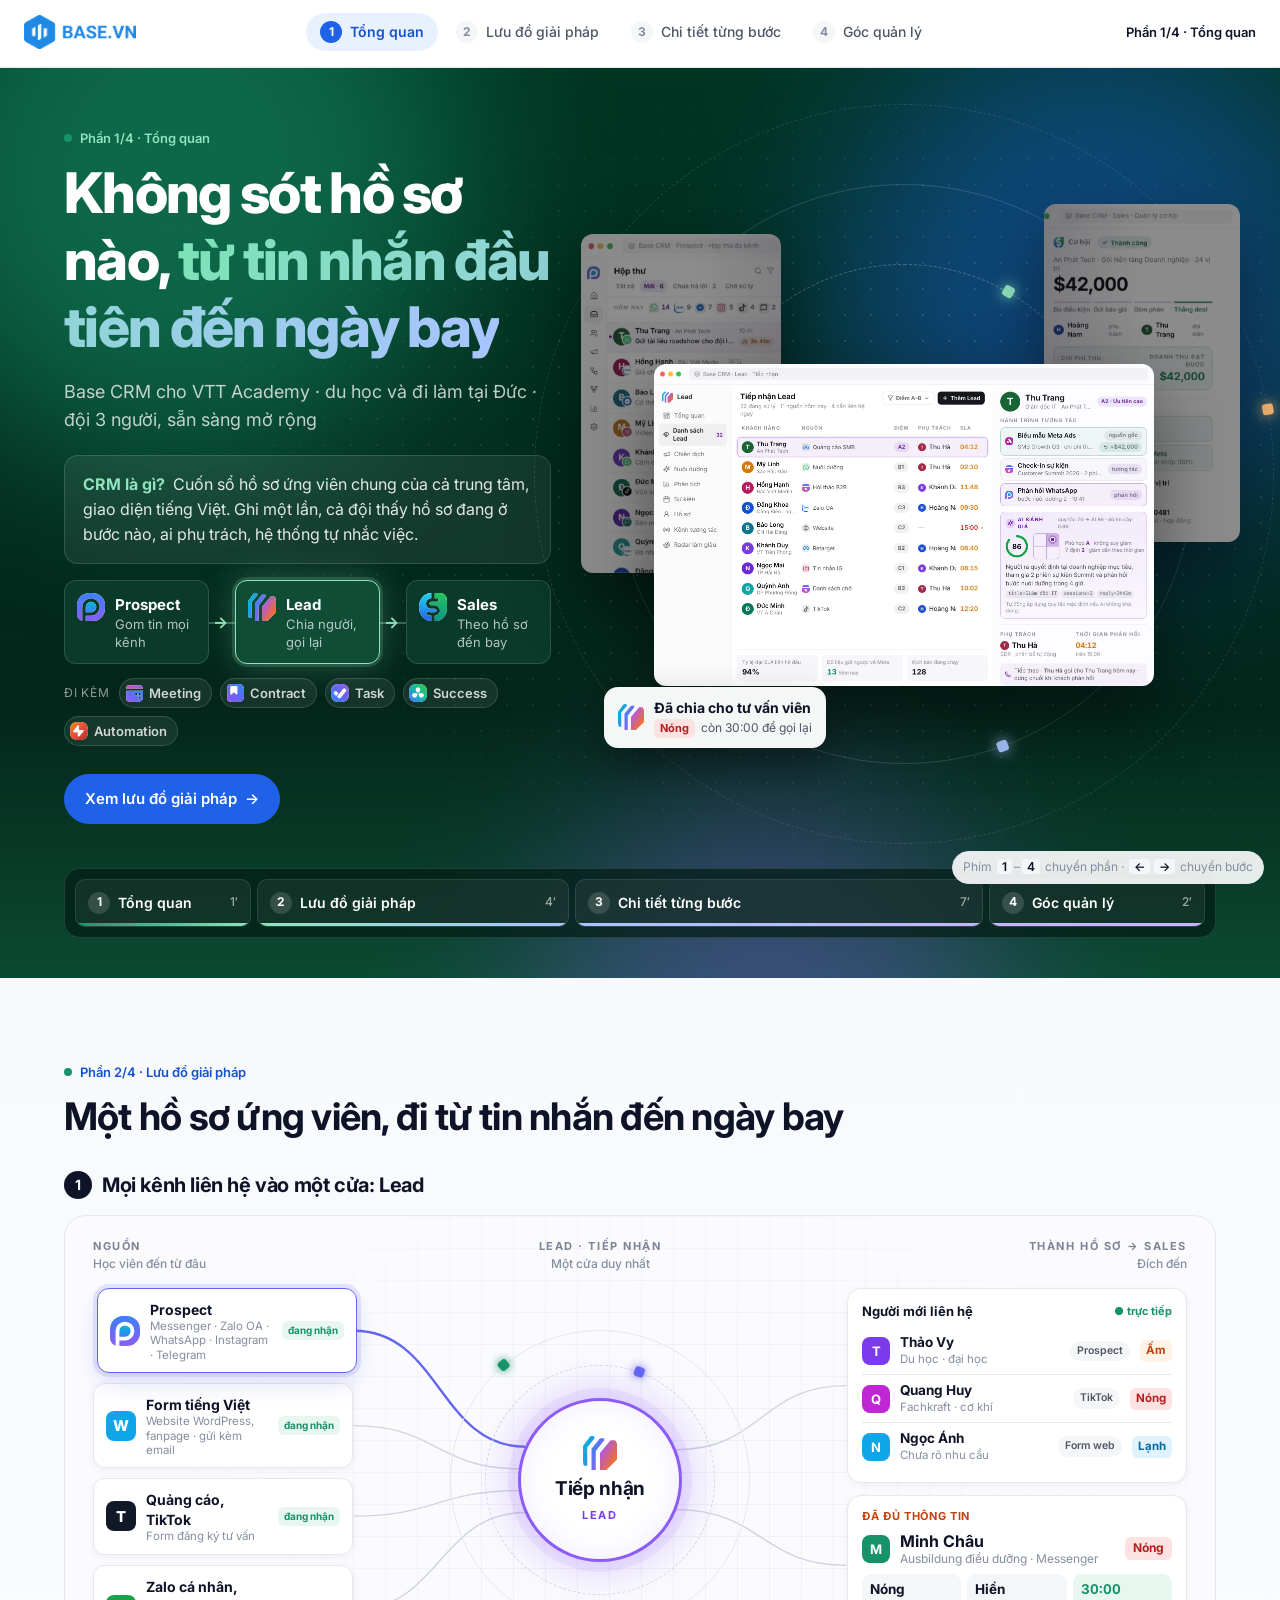
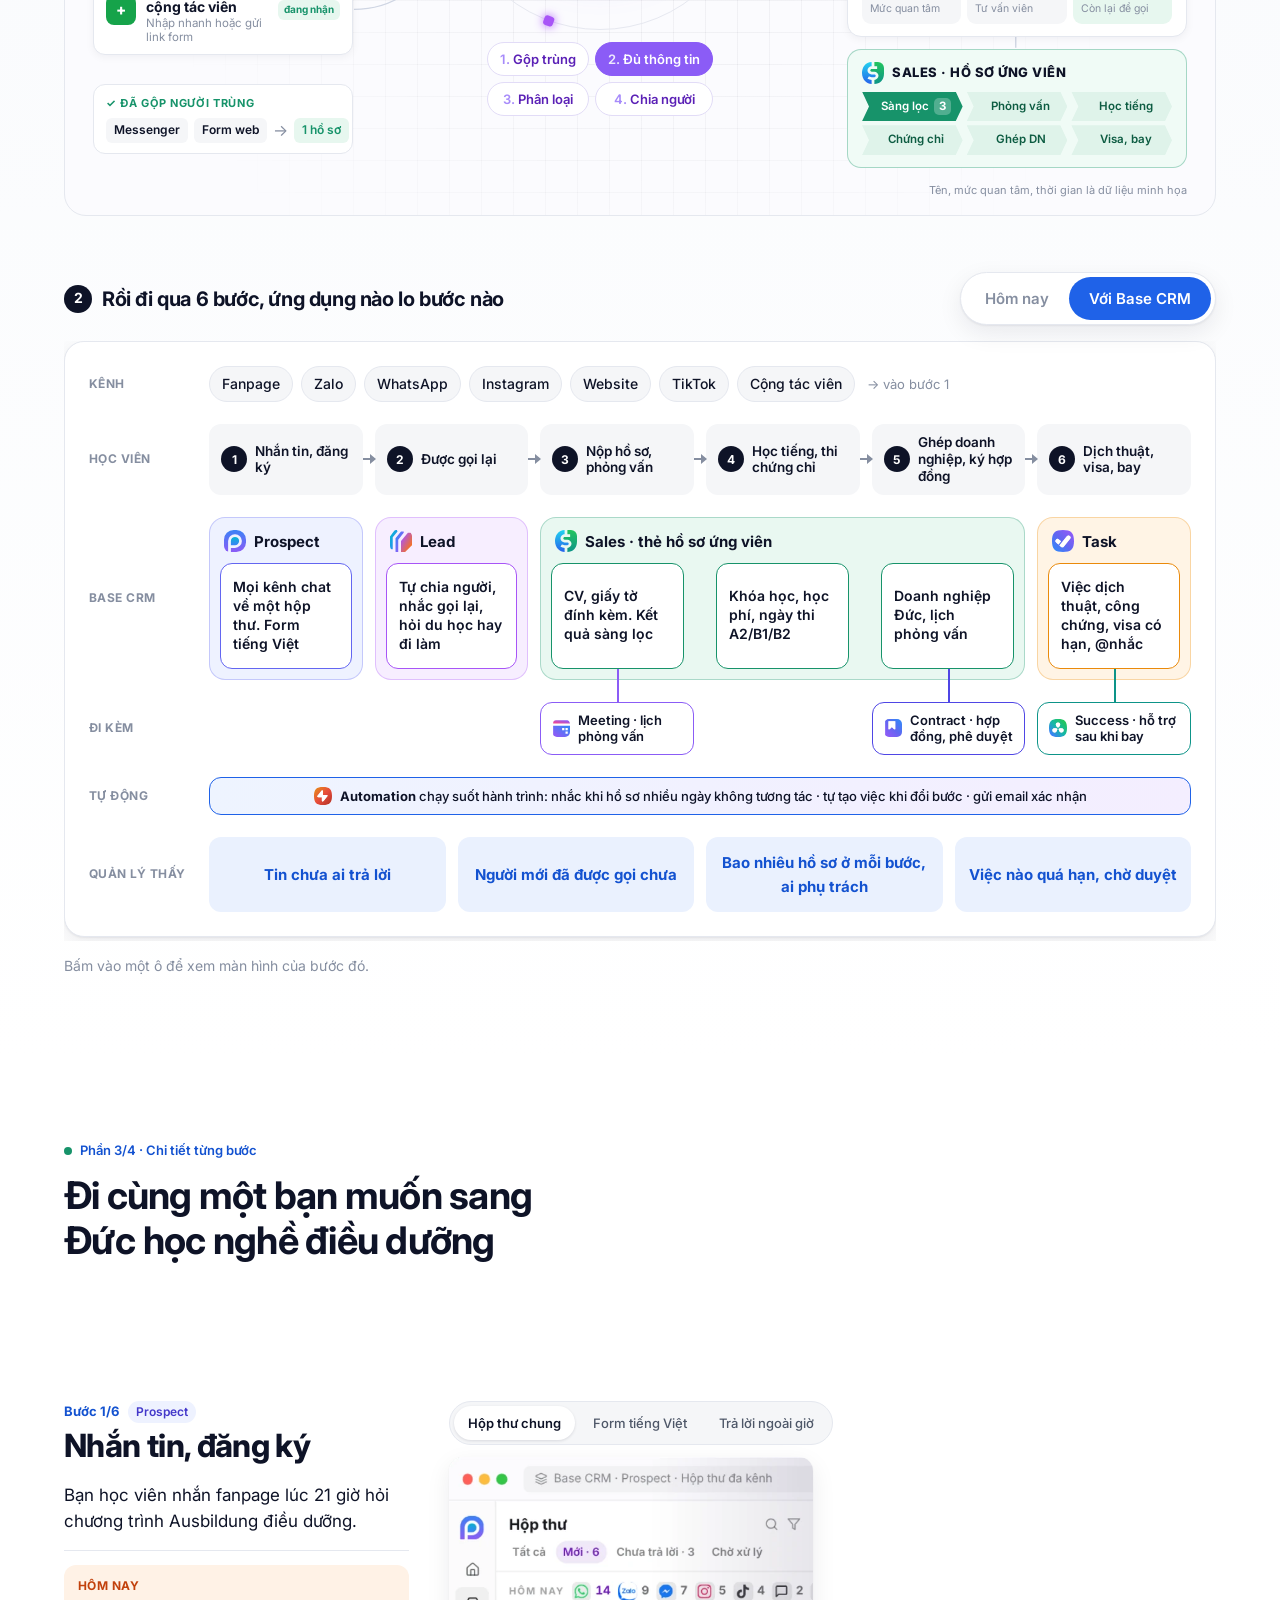
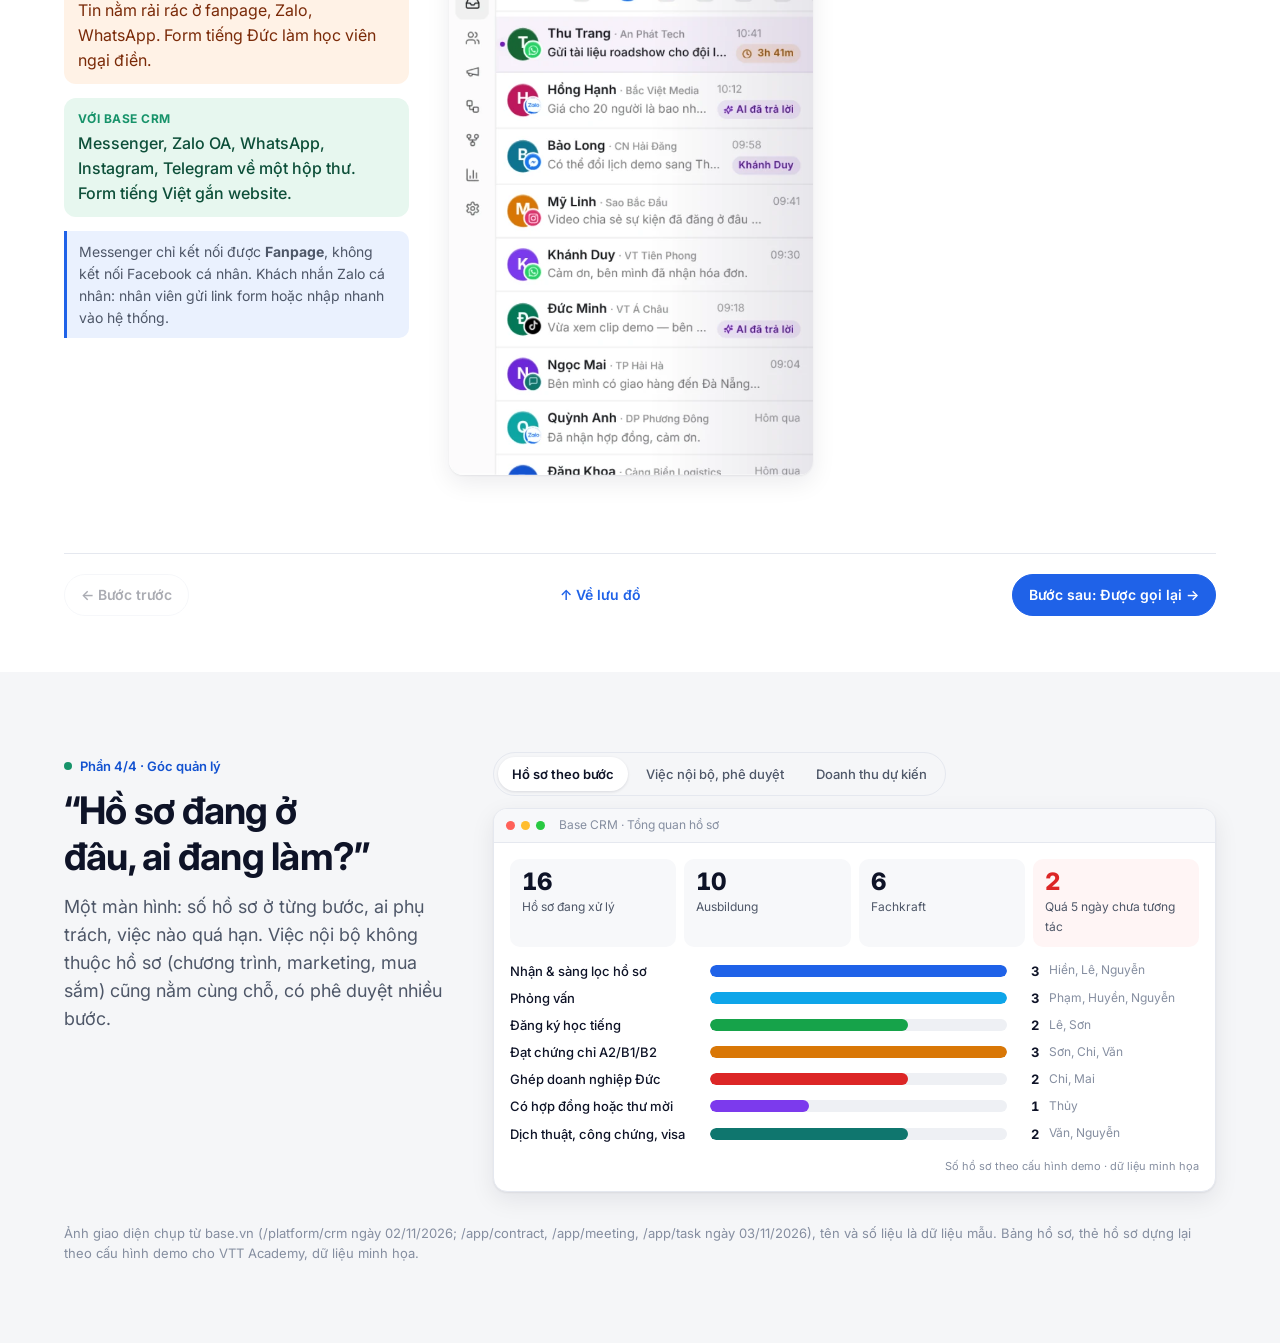
==== commit 64a6f917: "Sửa lưu đồ 6 bước: đường nối chỉ ở app đi kèm, tách làn Tự động Co-Authored-By: Claude Opus 5.5 <nor" ====
--- a/vtt-academy/index.html
+++ b/vtt-academy/index.html
@@ -173,7 +173,7 @@
     <div class="flow-scroll">
     <div class="flow six is-after" id="flow">
 
-      <div class="lane-l">Học viên đến từ</div>
+      <div class="lane-l">Kênh</div>
       <div class="row-in">
         <span class="ch">Fanpage</span><span class="ch">Zalo</span><span class="ch">WhatsApp</span><span class="ch">Instagram</span><span class="ch">Website</span><span class="ch">TikTok</span><span class="ch">Cộng tác viên</span>
       </div>
@@ -217,7 +217,12 @@
         <a href="#buoc-3" class="add m" style="grid-column:3"><img src="assets/brand/app-meeting.svg" alt="" width="18" height="18"><span class="a">Meeting · lịch phỏng vấn</span><span class="b">Hẹn qua tin nhắn</span></a>
         <a href="#buoc-5" class="add c" style="grid-column:5"><img src="assets/brand/app-contract.svg" alt="" width="18" height="18"><span class="a">Contract · hợp đồng, phê duyệt</span><span class="b">Hợp đồng file Word</span></a>
         <a href="#buoc-6" class="add u" style="grid-column:6"><img src="assets/brand/app-success.svg" alt="" width="18" height="18"><span class="a">Success · hỗ trợ sau khi bay</span><span class="b">Mất liên lạc sau khi bay</span></a>
-        <div class="add auto" style="grid-column:1 / -1"><img src="assets/brand/app-automation.svg" alt="" width="18" height="18"><span class="a"><b>Automation</b> chạy suốt hành trình: nhắc khi hồ sơ nhiều ngày không tương tác · tự tạo việc khi đổi bước · gửi email xác nhận</span><span class="b">Mọi việc nhắc nhau bằng miệng</span></div>
+
+      </div>
+
+      <div class="lane-l">Tự động</div>
+      <div class="row-auto">
+        <div class="add auto"><img src="assets/brand/app-automation.svg" alt="" width="18" height="18"><span class="a"><b>Automation</b> chạy suốt hành trình: nhắc khi hồ sơ nhiều ngày không tương tác · tự tạo việc khi đổi bước · gửi email xác nhận</span><span class="b">Mọi việc nhắc nhau bằng miệng</span></div>
       </div>
 
       <div class="lane-l">Quản lý thấy</div>
--- a/vtt-academy/style.css
+++ b/vtt-academy/style.css
@@ -435,6 +435,11 @@
 .add{display:flex;align-items:center;gap:8px;padding:9px 11px;border-radius:12px;font-size:13px;font-weight:600;line-height:1.3;color:var(--ink);text-decoration:none;background:#fff;border:1.5px solid var(--e,#cbd5e1);transition:transform .2s,box-shadow .2s}
 .add img{flex:none;border-radius:5px}
 a.add:hover{transform:translateY(-2px);box-shadow:var(--shadow)}
+.row-auto{grid-column:2 / -1;display:grid}
+.flow.six .mod::after{display:none}
+.add.m,.add.c,.add.u{position:relative}
+.add.m::before,.add.c::before,.add.u::before{content:"";position:absolute;left:50%;bottom:100%;width:2px;height:34px;background:var(--e)}
+.is-before .add::before{background:repeating-linear-gradient(180deg,var(--warn) 0 3px,transparent 3px 7px)}
 .add.m{--e:#8B5CF6}.add.c{--e:#4F46E5}.add.u{--e:#0D9488}
 .add.auto{--e:#1F62E8;justify-content:center;background:linear-gradient(90deg,#EEF4FF,#F4EEFF);border-style:solid;font-weight:500}
 .add.auto b{font-weight:700}
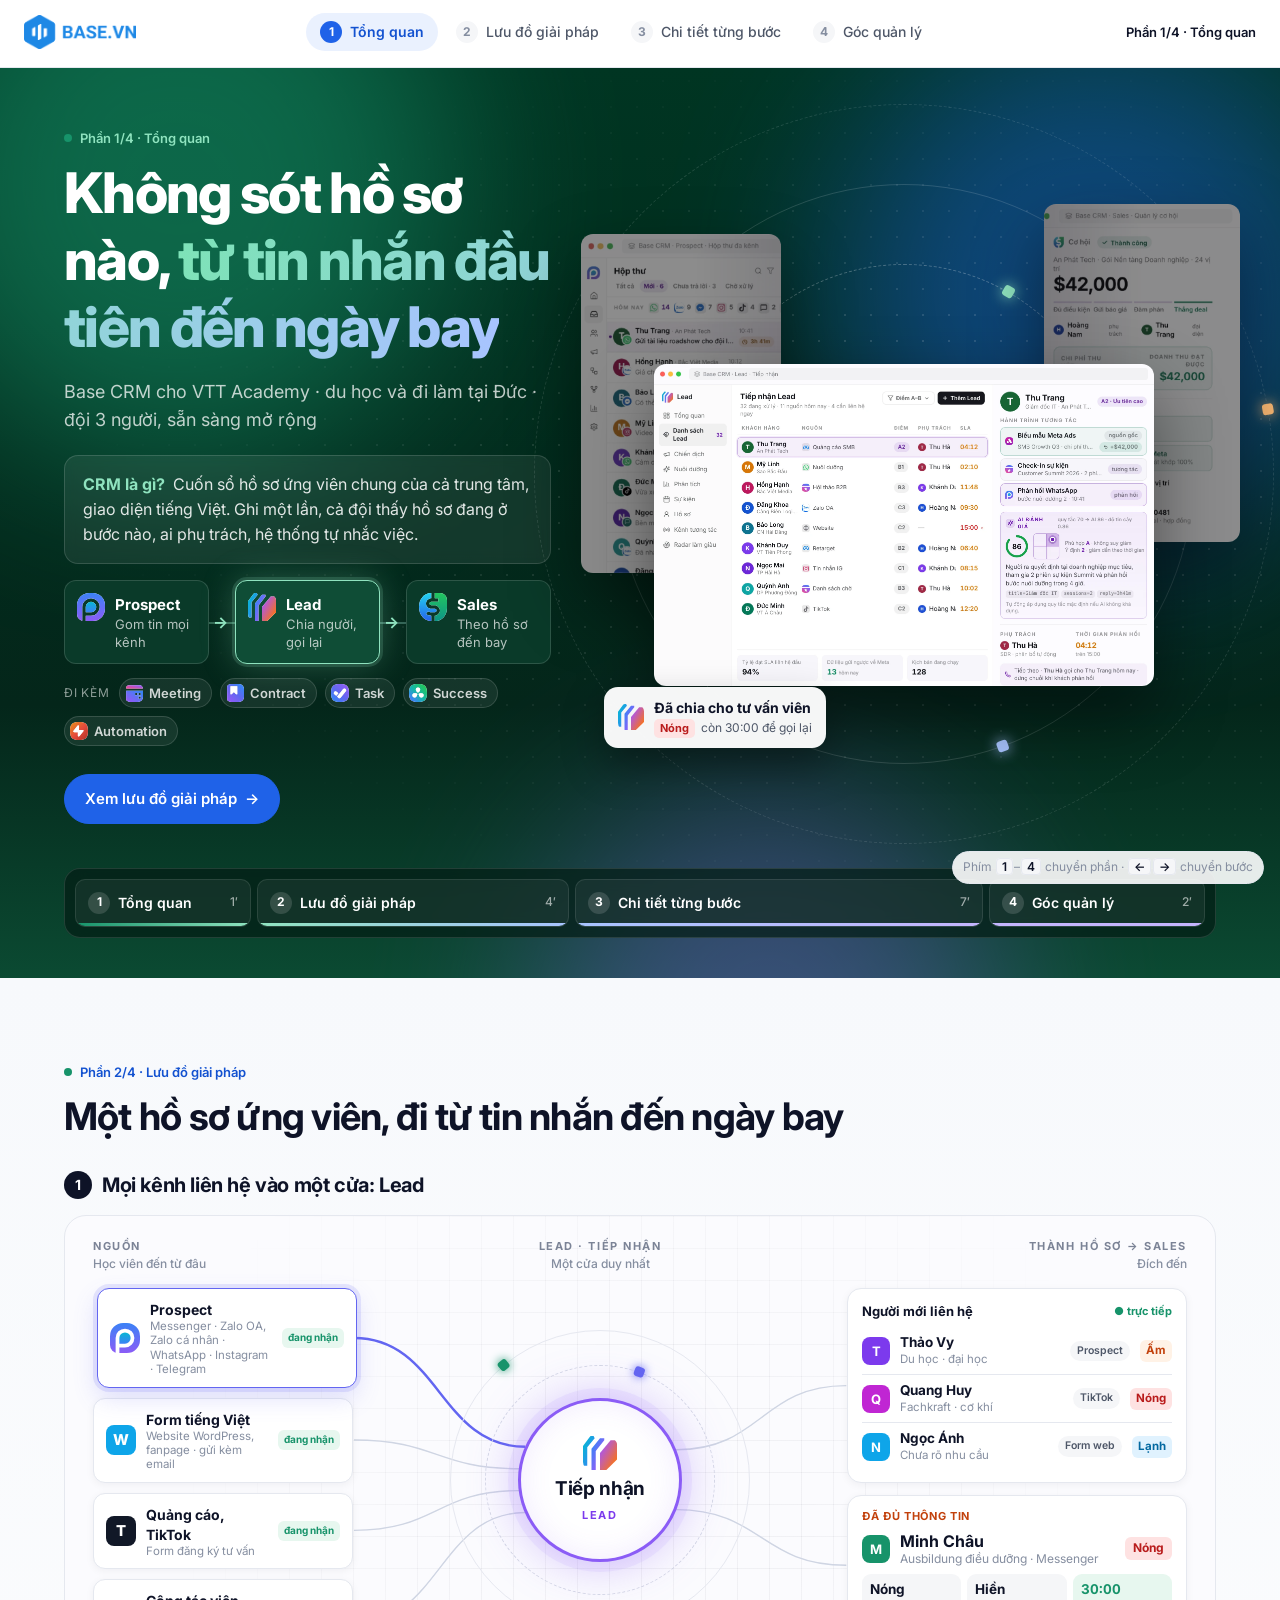
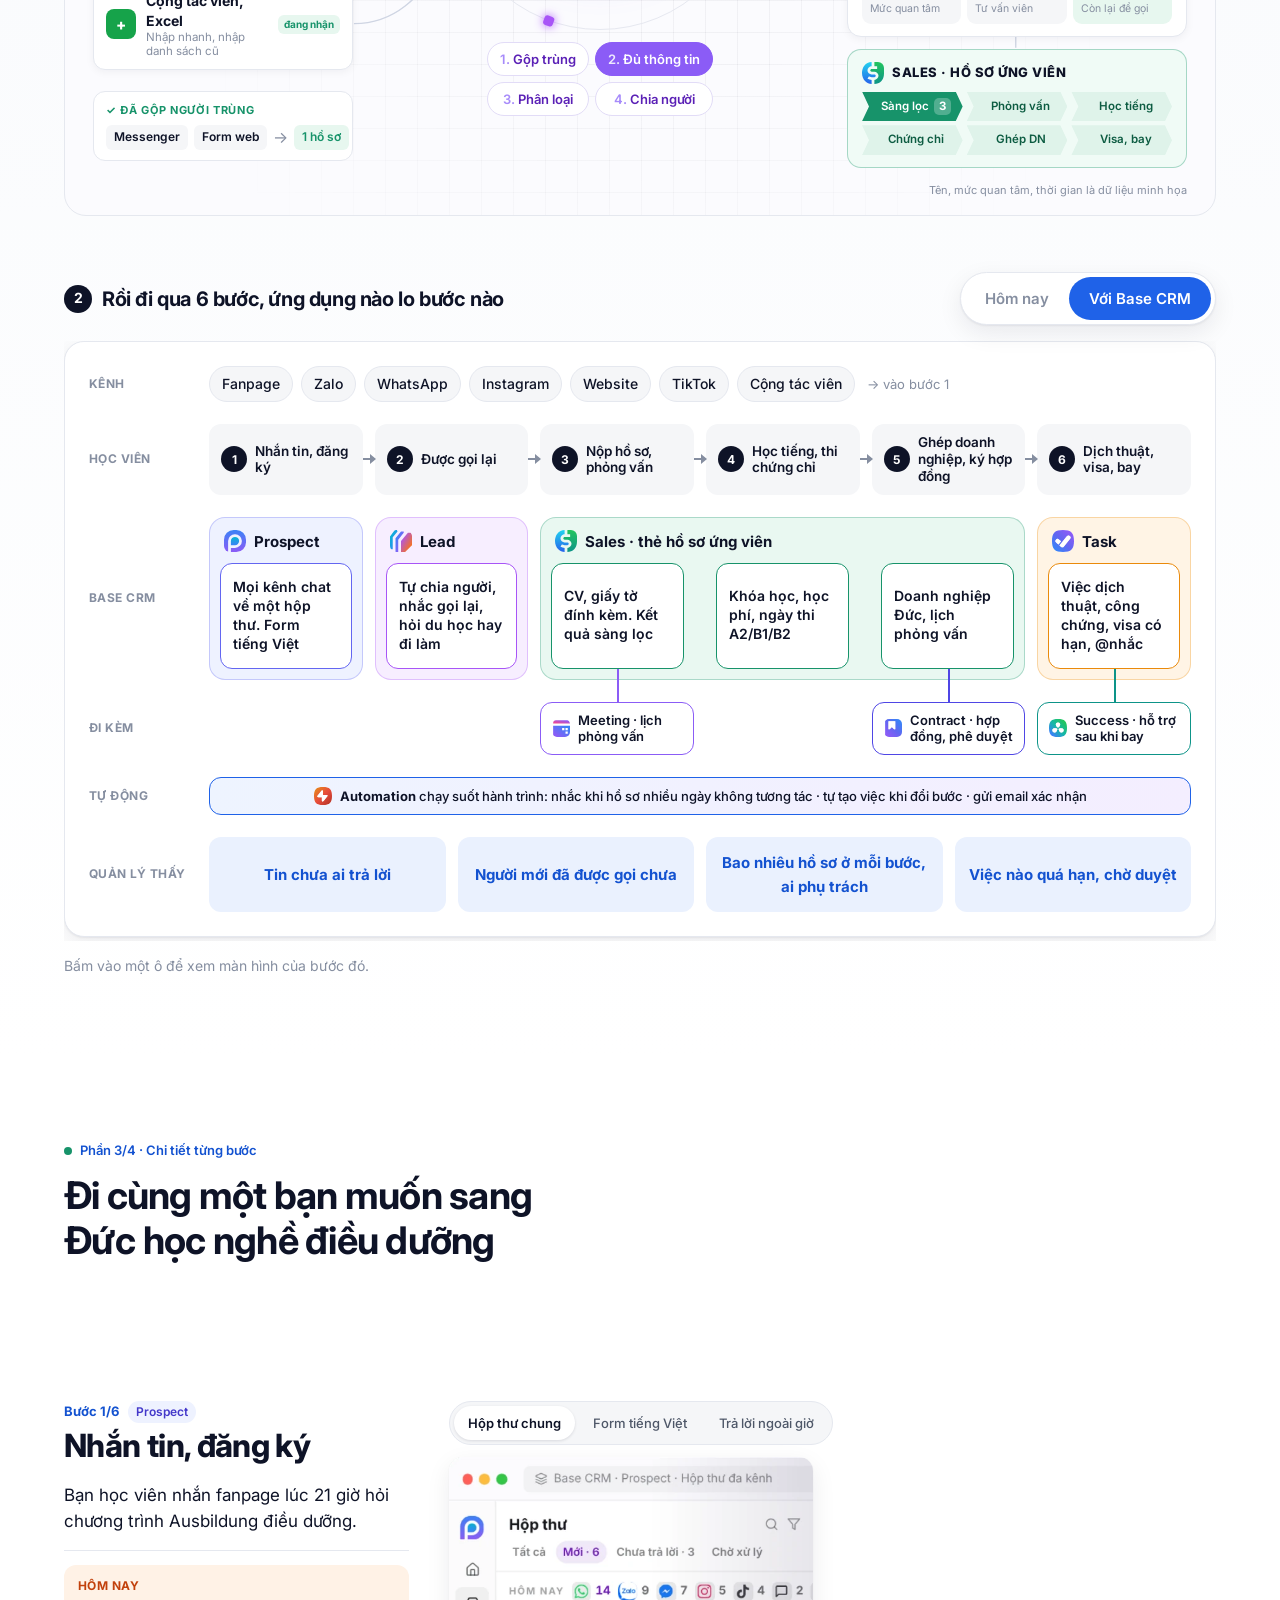
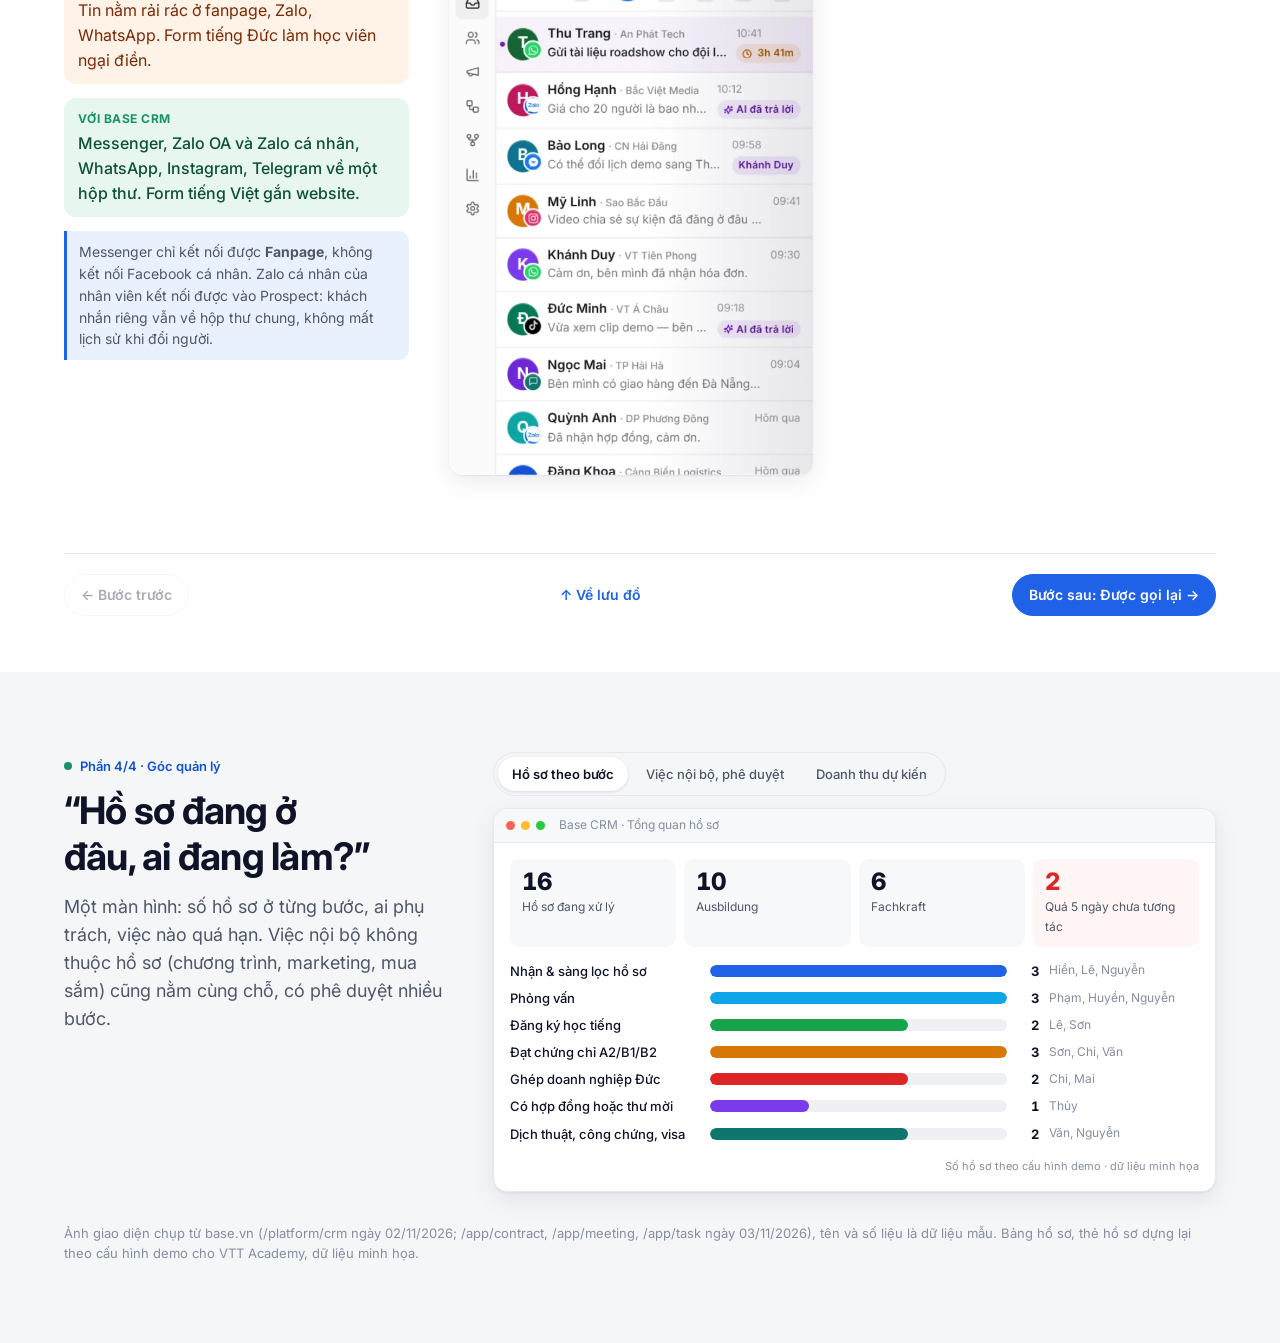
==== commit 468a778a: "Zalo cá nhân kết nối vào Prospect; nguồn thứ 4 thành Cộng tác viên, Excel Co-Authored-By: Claude Opu" ====
--- a/vtt-academy/index.html
+++ b/vtt-academy/index.html
@@ -107,10 +107,10 @@
       <p class="col-h h-out">Thành hồ sơ → Sales<small>Đích đến</small></p>
 
       <ul class="srcs" aria-label="Các nguồn học viên">
-        <li class="src" data-src="0"><img class="ic" src="assets/brand/app-prospect.svg" alt="" width="30" height="30"><div><b>Prospect</b><small>Messenger · Zalo OA · WhatsApp · Instagram · Telegram</small></div><em>đang nhận</em></li>
+        <li class="src" data-src="0"><img class="ic" src="assets/brand/app-prospect.svg" alt="" width="30" height="30"><div><b>Prospect</b><small>Messenger · Zalo OA, Zalo cá nhân · WhatsApp · Instagram · Telegram</small></div><em>đang nhận</em></li>
         <li class="src" data-src="1"><span class="ic" style="--c:#0EA5E9">W</span><div><b>Form tiếng Việt</b><small>Website WordPress, fanpage · gửi kèm email</small></div><em>đang nhận</em></li>
         <li class="src" data-src="2"><span class="ic" style="--c:#111827">T</span><div><b>Quảng cáo, TikTok</b><small>Form đăng ký tư vấn</small></div><em>đang nhận</em></li>
-        <li class="src" data-src="3"><span class="ic" style="--c:#16A34A">+</span><div><b>Zalo cá nhân, cộng tác viên</b><small>Nhập nhanh hoặc gửi link form</small></div><em>đang nhận</em></li>
+        <li class="src" data-src="3"><span class="ic" style="--c:#16A34A">+</span><div><b>Cộng tác viên, Excel</b><small>Nhập nhanh, nhập danh sách cũ</small></div><em>đang nhận</em></li>
       </ul>
 
       <div class="dupc" id="hubDup">
@@ -192,7 +192,7 @@
       <div class="row-apps">
         <div class="app-blk p">
           <p class="app-h"><img src="assets/brand/app-prospect.svg" alt="" width="22" height="22">Prospect</p>
-          <div class="mods"><a href="#buoc-1" class="mod"><span class="a">Mọi kênh chat về một hộp thư. Form tiếng Việt</span><span class="b">Tin rải rác fanpage, Zalo riêng. Form tiếng Đức khó điền</span></a></div>
+          <div class="mods"><a href="#buoc-1" class="mod"><span class="a">Mọi kênh chat về một hộp thư. Form tiếng Việt</span><span class="b">Tin rải rác fanpage, Zalo cá nhân. Form tiếng Đức khó điền</span></a></div>
         </div>
         <div class="app-blk l">
           <p class="app-h"><img src="assets/brand/app-lead.svg" alt="" width="22" height="22">Lead</p>
@@ -276,8 +276,8 @@
         <h3>Nhắn tin, đăng ký</h3>
         <p class="who">Bạn học viên nhắn fanpage lúc 21 giờ hỏi chương trình Ausbildung điều dưỡng.</p>
         <p class="ba b"><span>Hôm nay</span>Tin nằm rải rác ở fanpage, Zalo, WhatsApp. Form tiếng Đức làm học viên ngại điền.</p>
-        <p class="ba a"><span>Với Base CRM</span>Messenger, Zalo OA, WhatsApp, Instagram, Telegram về một hộp thư. Form tiếng Việt gắn website.</p>
-        <p class="note">Messenger chỉ kết nối được <b>Fanpage</b>, không kết nối Facebook cá nhân. Khách nhắn Zalo cá nhân: nhân viên gửi link form hoặc nhập nhanh vào hệ thống.</p>
+        <p class="ba a"><span>Với Base CRM</span>Messenger, Zalo OA và Zalo cá nhân, WhatsApp, Instagram, Telegram về một hộp thư. Form tiếng Việt gắn website.</p>
+        <p class="note">Messenger chỉ kết nối được <b>Fanpage</b>, không kết nối Facebook cá nhân. Zalo cá nhân của nhân viên kết nối được vào Prospect: khách nhắn riêng vẫn về hộp thư chung, không mất lịch sử khi đổi người.</p>
       </div>
       <div class="p-shots" data-shots>
         <div class="shot-tabs" role="tablist" aria-label="Màn hình bước 1">
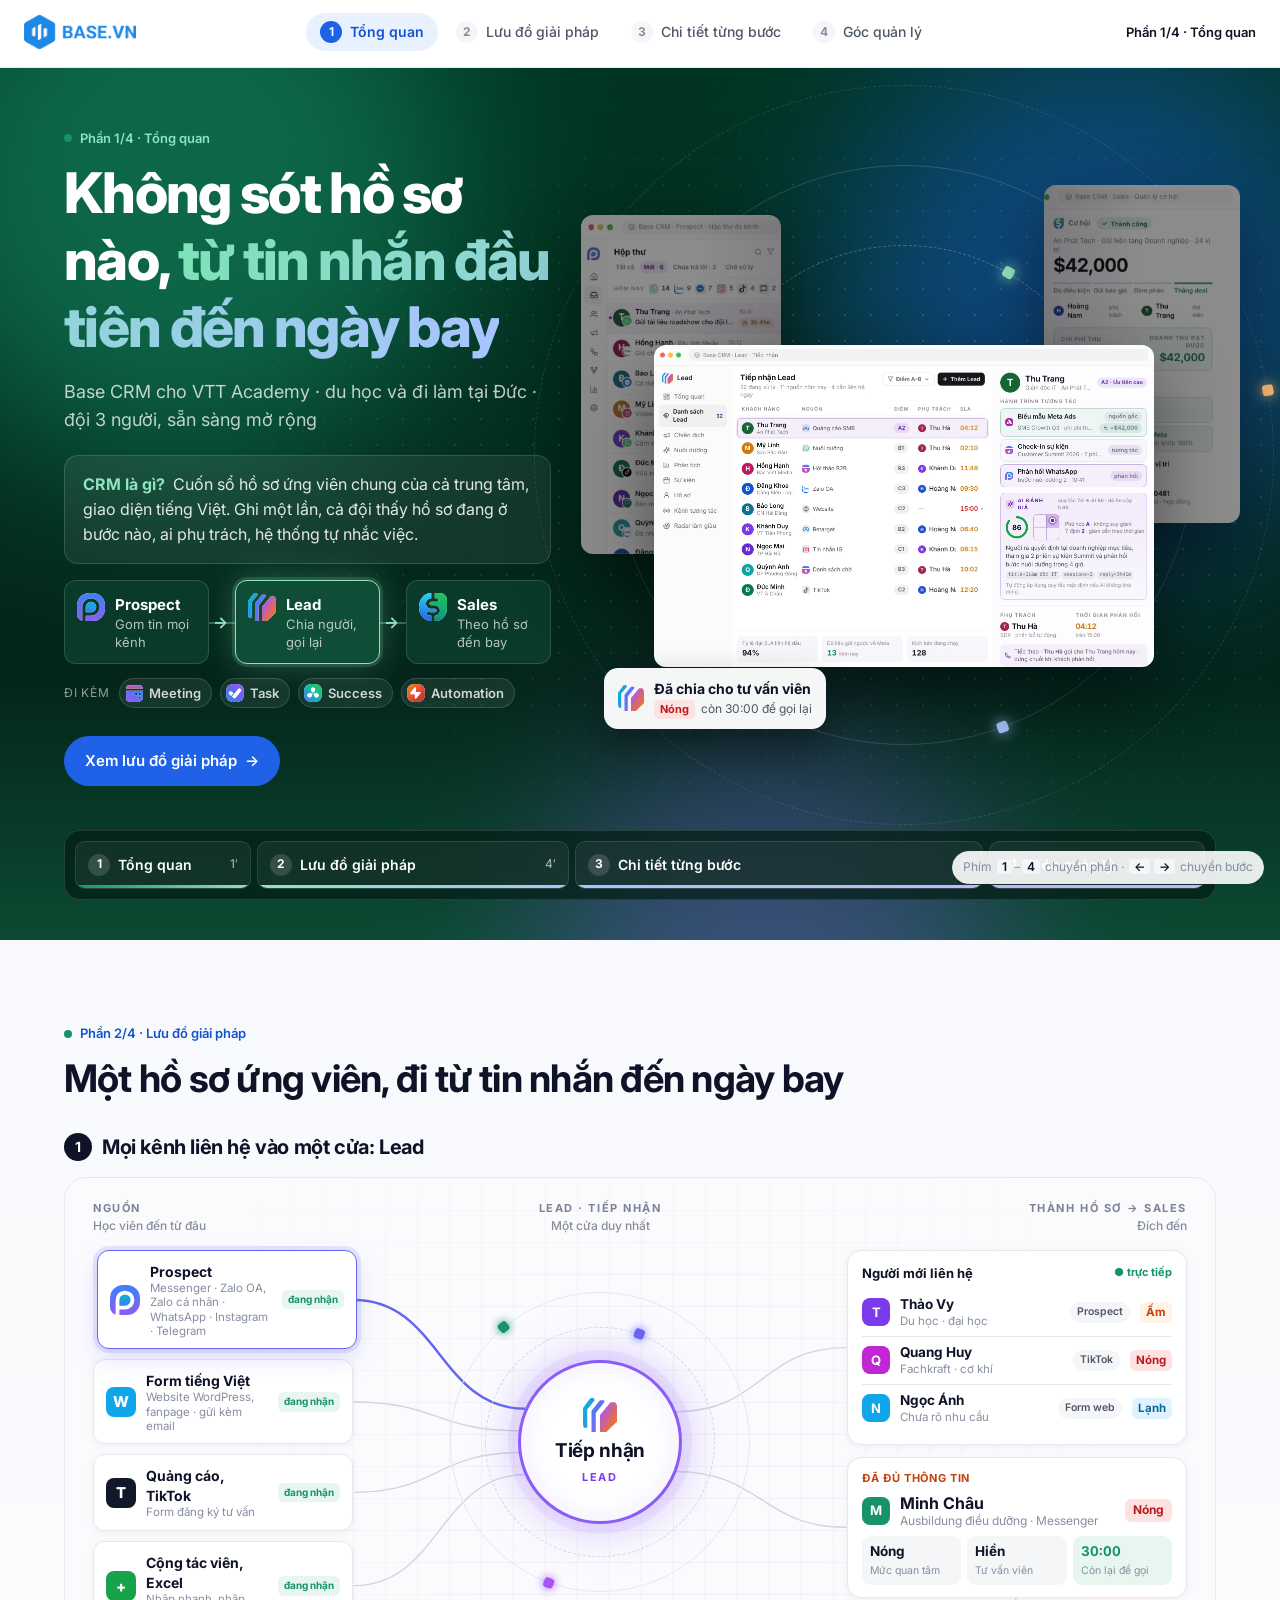
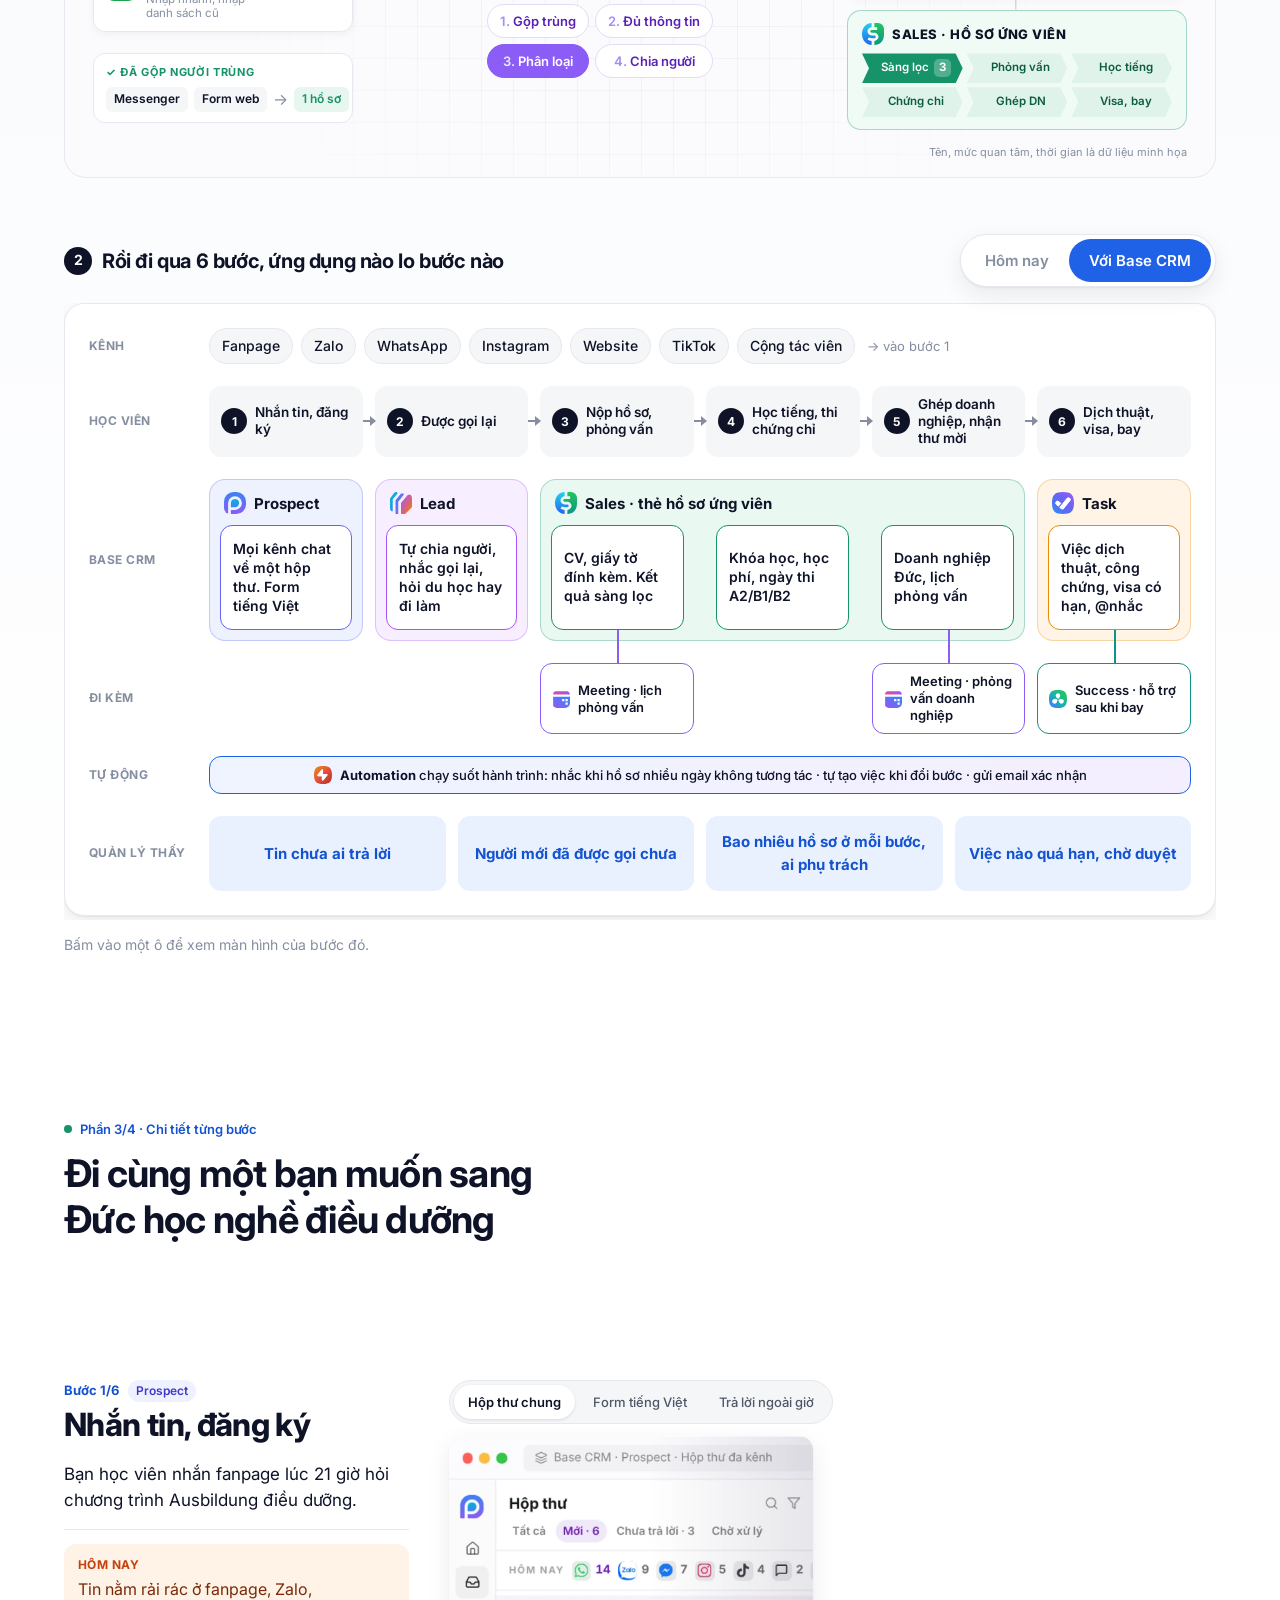
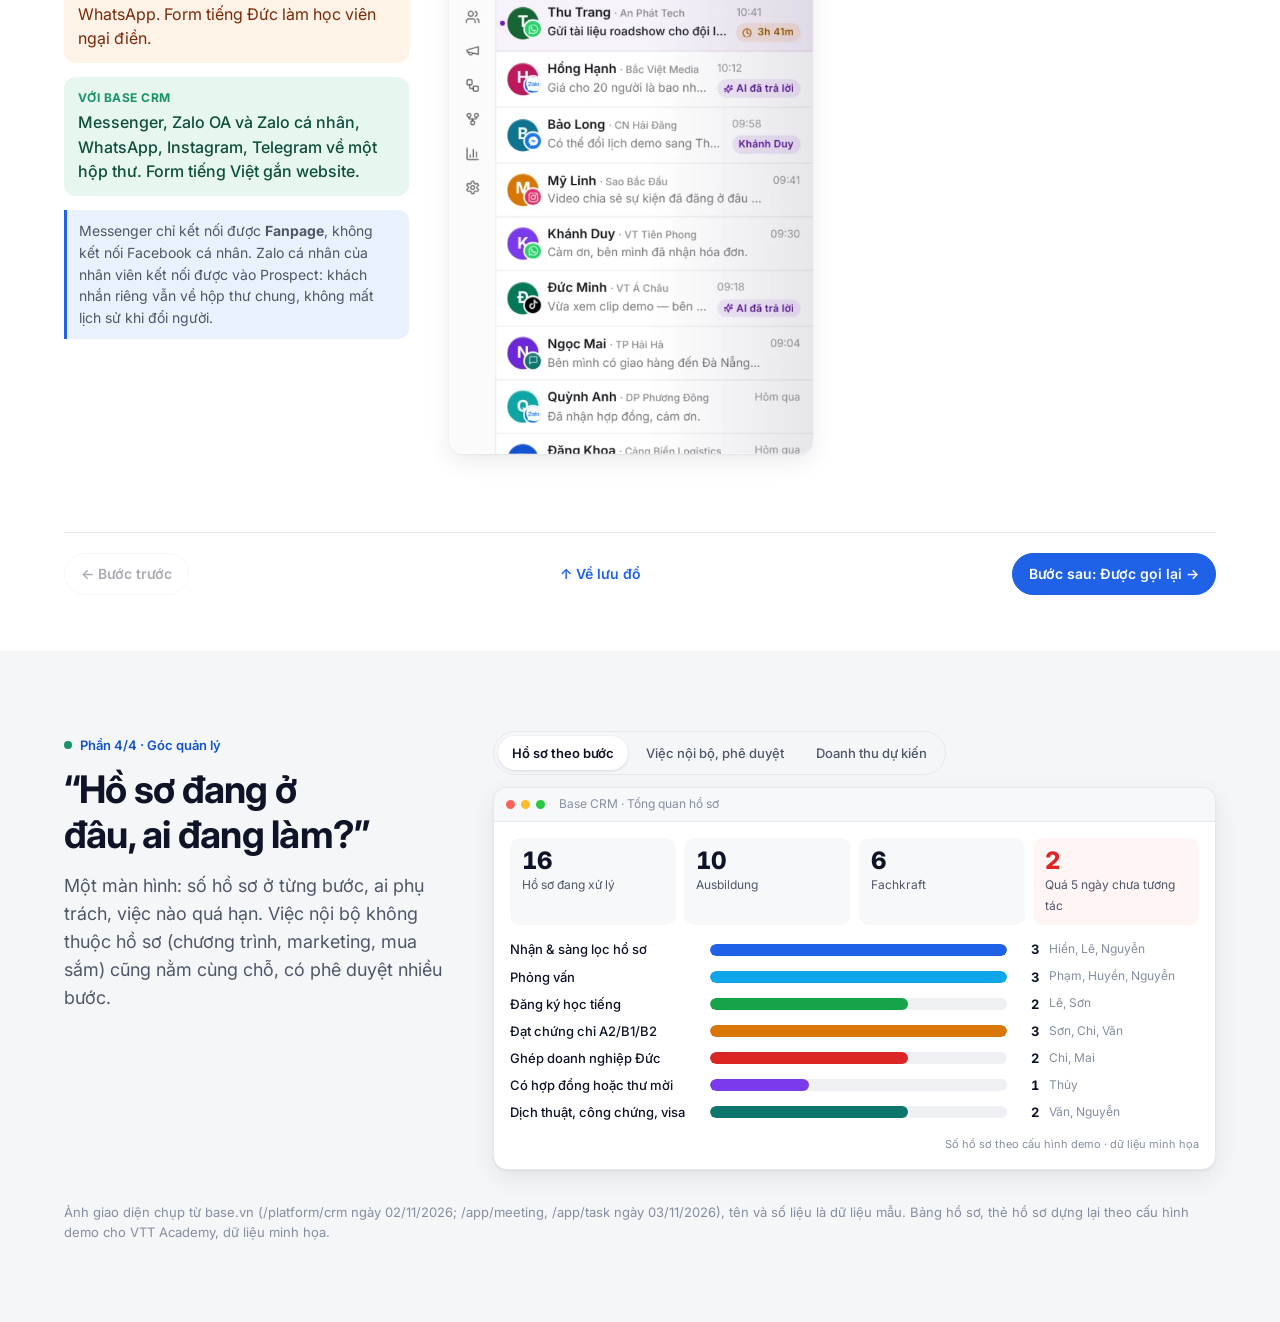
==== commit 01cc1279: "Bỏ Contract khỏi hành trình VTT: bước 5 thành Ghép doanh nghiệp, nhận thư mời; cập nhật skill Co-Aut" ====
--- a/vtt-academy/index.html
+++ b/vtt-academy/index.html
@@ -51,7 +51,6 @@
       </ul>
       <p class="more-apps"><span>Đi kèm</span>
         <i><img src="assets/brand/app-meeting.svg" alt="" width="18" height="18">Meeting</i>
-        <i><img src="assets/brand/app-contract.svg" alt="" width="18" height="18">Contract</i>
         <i><img src="assets/brand/app-task.svg" alt="" width="18" height="18">Task</i>
         <i><img src="assets/brand/app-success.svg" alt="" width="18" height="18">Success</i>
         <i><img src="assets/brand/app-automation.svg" alt="" width="18" height="18">Automation</i>
@@ -184,7 +183,7 @@
         <li><b>2</b>Được gọi lại</li>
         <li><b>3</b>Nộp hồ sơ, phỏng vấn</li>
         <li><b>4</b>Học tiếng, thi chứng chỉ</li>
-        <li><b>5</b>Ghép doanh nghiệp, ký hợp đồng</li>
+        <li><b>5</b>Ghép doanh nghiệp, nhận thư mời</li>
         <li><b>6</b>Dịch thuật, visa, bay</li>
       </ol>
 
@@ -215,7 +214,7 @@
       <div class="lane-l">Đi kèm</div>
       <div class="row-add">
         <a href="#buoc-3" class="add m" style="grid-column:3"><img src="assets/brand/app-meeting.svg" alt="" width="18" height="18"><span class="a">Meeting · lịch phỏng vấn</span><span class="b">Hẹn qua tin nhắn</span></a>
-        <a href="#buoc-5" class="add c" style="grid-column:5"><img src="assets/brand/app-contract.svg" alt="" width="18" height="18"><span class="a">Contract · hợp đồng, phê duyệt</span><span class="b">Hợp đồng file Word</span></a>
+        <a href="#buoc-5" class="add m" style="grid-column:5"><img src="assets/brand/app-meeting.svg" alt="" width="18" height="18"><span class="a">Meeting · phỏng vấn doanh nghiệp</span><span class="b">Hẹn lịch qua chat</span></a>
         <a href="#buoc-6" class="add u" style="grid-column:6"><img src="assets/brand/app-success.svg" alt="" width="18" height="18"><span class="a">Success · hỗ trợ sau khi bay</span><span class="b">Mất liên lạc sau khi bay</span></a>
 
       </div>
@@ -259,7 +258,7 @@
         <li role="presentation"><button role="tab" id="t2" aria-controls="buoc-2" data-step="2"><b>2</b><span>Được gọi lại<small>Lead</small></span></button></li>
         <li role="presentation"><button role="tab" id="t3" aria-controls="buoc-3" data-step="3"><b>3</b><span>Hồ sơ, phỏng vấn<small>Sales · Meeting</small></span></button></li>
         <li role="presentation"><button role="tab" id="t4" aria-controls="buoc-4" data-step="4"><b>4</b><span>Học tiếng, thi<small>Sales</small></span></button></li>
-        <li role="presentation"><button role="tab" id="t5" aria-controls="buoc-5" data-step="5"><b>5</b><span>Ghép DN, hợp đồng<small>Sales · Contract</small></span></button></li>
+        <li role="presentation"><button role="tab" id="t5" aria-controls="buoc-5" data-step="5"><b>5</b><span>Ghép DN, thư mời<small>Sales · Meeting</small></span></button></li>
         <li role="presentation"><button role="tab" id="t6" aria-controls="buoc-6" data-step="6"><b>6</b><span>Visa, bay<small>Task · Success</small></span></button></li>
       </ol>
       <button class="nav-btn" id="nextStep" type="button" aria-label="Bước sau">→</button>
@@ -403,25 +402,24 @@
     </article>
 
     <!-- Bước 5 -->
-    <article class="panel" id="buoc-5" role="tabpanel" aria-labelledby="t5" data-step="5" data-title="Ghép doanh nghiệp, ký hợp đồng">
+    <article class="panel" id="buoc-5" role="tabpanel" aria-labelledby="t5" data-step="5" data-title="Ghép doanh nghiệp, nhận thư mời">
       <div class="p-copy">
-        <p class="p-count">Bước 5/6 <span class="app-tag s">Sales</span><span class="app-tag c">Contract</span></p>
-        <h3>Ghép doanh nghiệp, ký hợp đồng</h3>
+        <p class="p-count">Bước 5/6 <span class="app-tag s">Sales</span><span class="app-tag m">Meeting</span></p>
+        <h3>Ghép doanh nghiệp, nhận thư mời</h3>
         <p class="who">Có B1, bạn ấy được giới thiệu tới một doanh nghiệp Đức, phỏng vấn 2 lần rồi nhận thư mời.</p>
-        <p class="ba b"><span>Hôm nay</span>Hỏi nhau qua chat: đã gửi doanh nghiệp nào, phỏng vấn mấy lần. Hợp đồng là file Word.</p>
-        <p class="ba a"><span>Với Base CRM</span>Lọc hồ sơ theo ngành, trình độ để ghép doanh nghiệp. Hợp đồng, thư mời lưu trên Contract, có phê duyệt trước khi ký.</p>
+        <p class="ba b"><span>Hôm nay</span>Hỏi nhau qua chat: đã gửi doanh nghiệp nào, phỏng vấn mấy lần, thư mời nằm ở đâu.</p>
+        <p class="ba a"><span>Với Base CRM</span>Lọc hồ sơ theo ngành, trình độ để ghép doanh nghiệp. Lịch phỏng vấn trên Meeting; thư mời đính kèm ngay trong hồ sơ.</p>
       </div>
       <div class="p-shots" data-shots>
         <div class="shot-tabs" role="tablist" aria-label="Màn hình bước 5">
           <button role="tab" aria-selected="true">Ghép doanh nghiệp</button>
-          <button role="tab" aria-selected="false">Phê duyệt hợp đồng</button>
-          <button role="tab" aria-selected="false">Hợp đồng đã ký</button>
+          <button role="tab" aria-selected="false">Hẹn phỏng vấn</button>
         </div>
         <figure class="shot mock is-on" data-cap="Bước 5 · Sales · Ghép doanh nghiệp">
           <div class="win-bar"><i></i><i></i><i></i><span>Base CRM · Sales · Lý Thị Mai · Ausbildung</span></div>
           <div class="cf">
-            <div class="cf-g"><p>Ghép doanh nghiệp Đức và phỏng vấn với doanh nghiệp <small>2 trường</small></p>
-              <dl><dt>Ngày phỏng vấn doanh nghiệp</dt><dd>10/11/2026</dd><dt>Số lần phỏng vấn doanh nghiệp</dt><dd>2</dd></dl></div>
+            <div class="cf-g"><p>Ghép doanh nghiệp Đức và phỏng vấn với doanh nghiệp <small>3 trường</small></p>
+              <dl><dt>Ngày phỏng vấn doanh nghiệp</dt><dd>10/11/2026</dd><dt>Số lần phỏng vấn doanh nghiệp</dt><dd>2</dd><dt>Thư mời / hợp đồng học nghề</dt><dd><span class="file">📎 Thu_moi_Ausbildung.pdf</span></dd></dl></div>
             <div class="match">
               <p class="match-h">Lọc nhanh để ghép doanh nghiệp</p>
               <p class="pills"><i class="on">Ausbildung</i><i class="on">Cơ khí</i><i class="on">Đạt B1</i></p>
@@ -429,11 +427,8 @@
             </div>
           </div>
         </figure>
-        <figure class="shot raw" data-cap="Bước 5 · Contract · Phê duyệt">
-          <button class="zoom" type="button" aria-label="Phóng to ảnh"><img src="assets/he-thong/contract-pheduyet.webp" width="1526" height="956" loading="lazy" alt="Hợp đồng chờ phê duyệt theo thứ tự, thấy ai đã duyệt, đang chờ ai"></button>
-        </figure>
-        <figure class="shot raw" data-cap="Bước 5 · Contract · Đã ký">
-          <button class="zoom" type="button" aria-label="Phóng to ảnh"><img src="assets/he-thong/contract-daky.webp" width="1246" height="912" loading="lazy" alt="Hợp đồng đã ký khóa nội dung, vẫn đính kèm tài liệu và bình luận được"></button>
+        <figure class="shot raw tall" data-cap="Bước 5 · Meeting · Hẹn phỏng vấn doanh nghiệp">
+          <button class="zoom" type="button" aria-label="Phóng to ảnh"><img src="assets/he-thong/meeting-tao.webp" width="1020" height="1114" loading="lazy" alt="Tạo cuộc hẹn, chọn khung giờ, báo trùng lịch, gửi lời mời"></button>
         </figure>
       </div>
     </article>
@@ -534,7 +529,7 @@
       </figure>
     </div>
   </div>
-  <div class="wrap"><p class="source">Ảnh giao diện chụp từ base.vn (/platform/crm ngày 02/11/2026; /app/contract, /app/meeting, /app/task ngày 03/11/2026), tên và số liệu là dữ liệu mẫu. Bảng hồ sơ, thẻ hồ sơ dựng lại theo cấu hình demo cho VTT Academy, dữ liệu minh họa.</p></div>
+  <div class="wrap"><p class="source">Ảnh giao diện chụp từ base.vn (/platform/crm ngày 02/11/2026; /app/meeting, /app/task ngày 03/11/2026), tên và số liệu là dữ liệu mẫu. Bảng hồ sơ, thẻ hồ sơ dựng lại theo cấu hình demo cho VTT Academy, dữ liệu minh họa.</p></div>
 </section>
 
 </main>
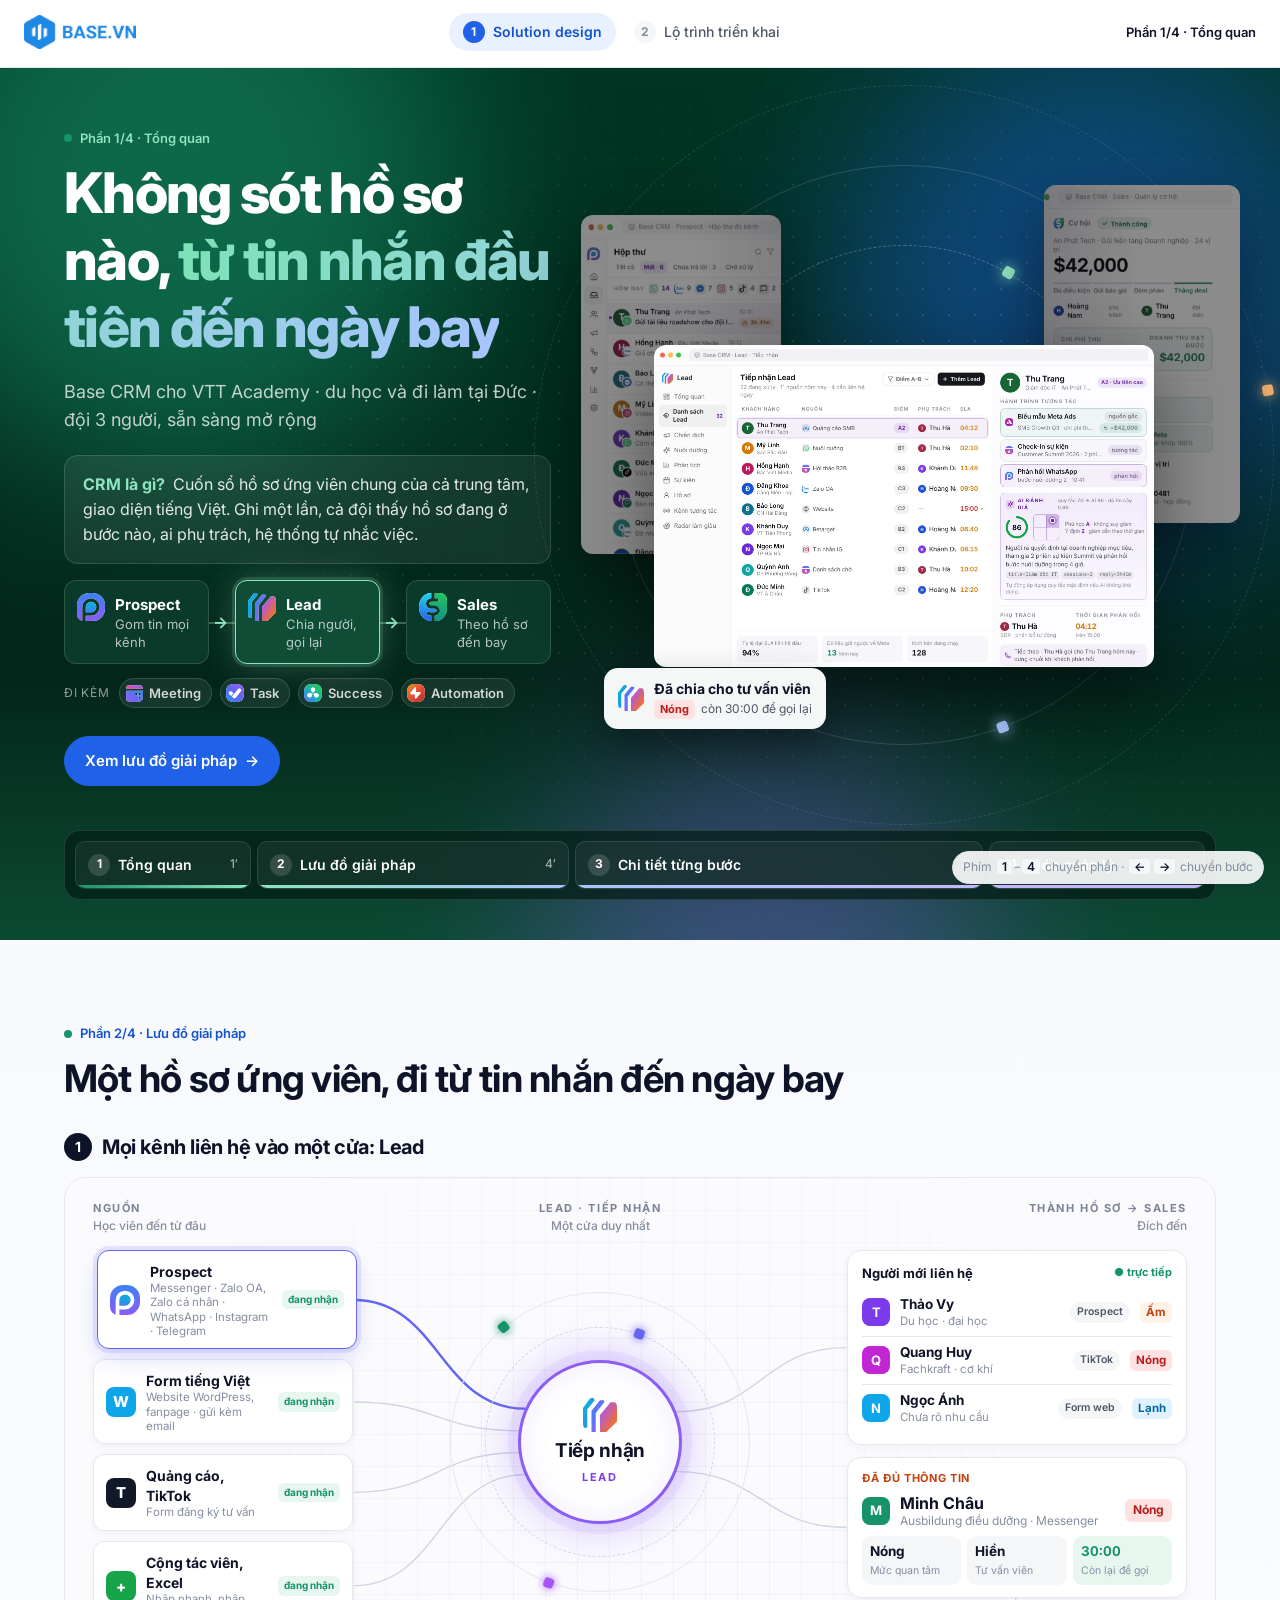
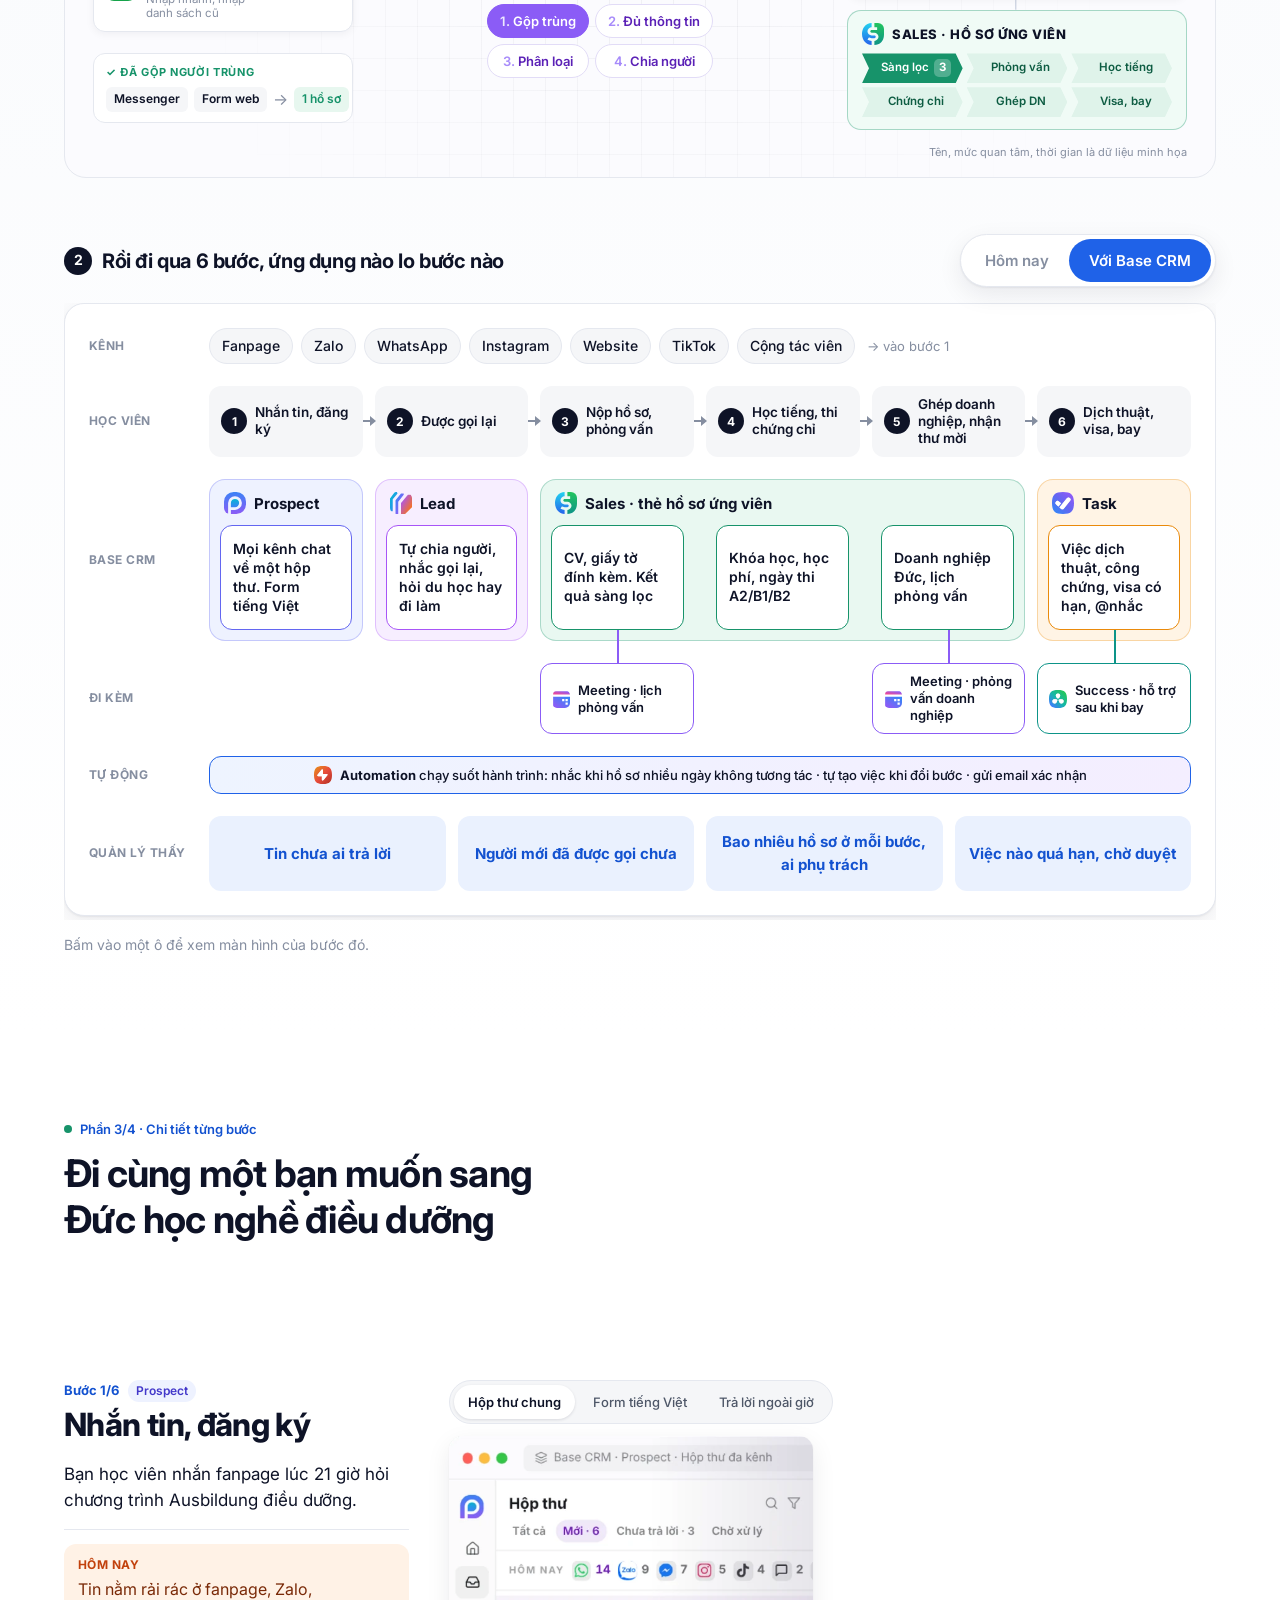
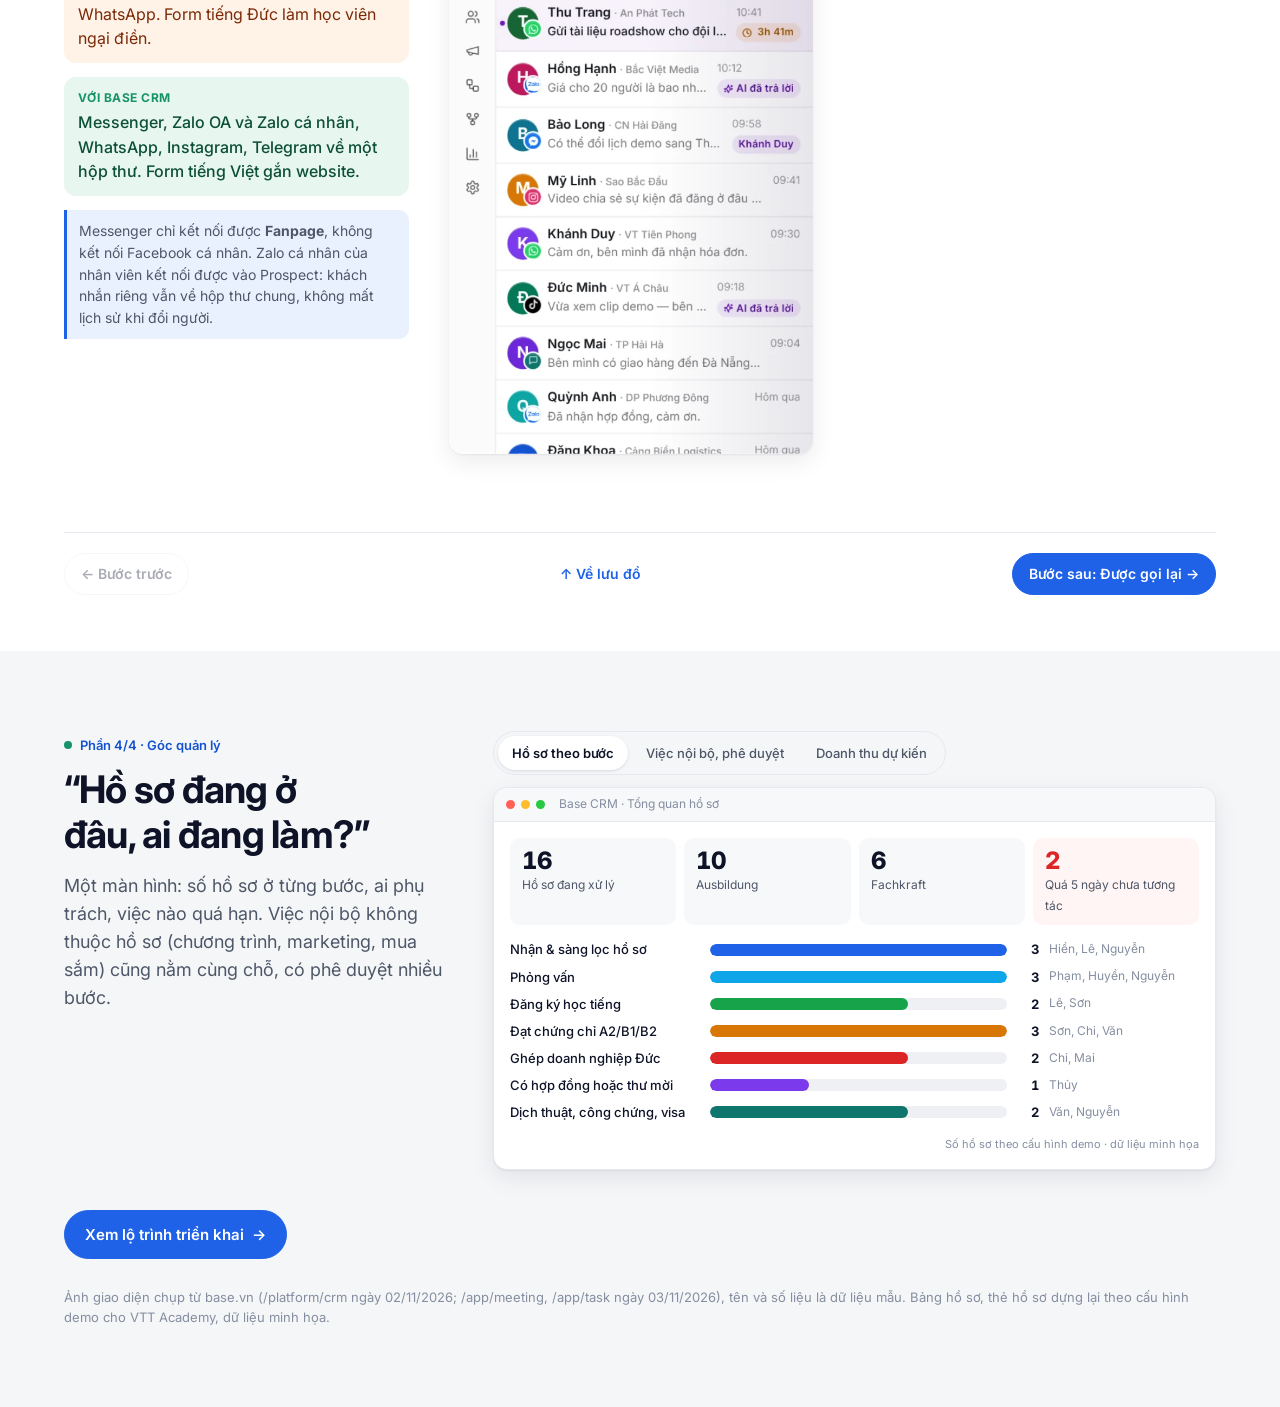
==== commit 6cc0e0ba: "Gộp solution design thành 1 tab, thêm tab Lộ trình triển khai; cập nhật skill Co-Authored-By: Claude" ====
--- a/vtt-academy/index.html
+++ b/vtt-academy/index.html
@@ -9,7 +9,8 @@
 <link rel="preconnect" href="https://fonts.googleapis.com">
 <link rel="preconnect" href="https://fonts.gstatic.com" crossorigin>
 <link href="https://fonts.googleapis.com/css2?family=Inter:wght@400;500;600;700;800&display=swap" rel="stylesheet">
-<link rel="stylesheet" href="style.css?v=vtt1">
+<link rel="stylesheet" href="style.css?v=vtt3">
+<link rel="stylesheet" href="lo-trinh.css?v=2">
 </head>
 <body>
 <a class="skip" href="#tong-quan">Bỏ qua thanh điều hướng</a>
@@ -19,18 +20,16 @@
     <a class="logo" href="#tong-quan" aria-label="Về đầu tài liệu">
       <img src="assets/brand/logo-base.png" width="120" height="37" alt="Base.vn">
     </a>
-    <nav class="tabs" id="tabs" aria-label="Các phần của tài liệu">
-      <a href="#tong-quan"><b>1</b><span>Tổng quan</span></a>
-      <a href="#giai-phap"><b>2</b><span>Lưu đồ giải pháp</span></a>
-      <a href="#hanh-trinh"><b>3</b><span>Chi tiết từng bước</span></a>
-      <a href="#quan-ly"><b>4</b><span>Góc quản lý</span></a>
+    <nav class="tabs views" id="tabs" aria-label="Tài liệu">
+      <a href="#tong-quan" data-view="sd" aria-current="true"><b>1</b><span>Solution design</span></a>
+      <a href="#lo-trinh" data-view="rm"><b>2</b><span>Lộ trình triển khai</span></a>
     </nav>
     <p class="where" id="where" aria-live="polite"><span id="whereSec">Phần 1/4</span><span id="whereStep"></span></p>
   </div>
   <div class="bar" aria-hidden="true"><i id="bar"></i></div>
 </header>
 
-<main>
+<main id="view-sd">
 
 <!-- ============ 1. TỔNG QUAN ============ -->
 <section id="tong-quan" class="sec hero" data-name="Tổng quan" aria-labelledby="h1">
@@ -529,10 +528,177 @@
       </figure>
     </div>
   </div>
+  <div class="wrap next-tab"><a class="btn" href="#lo-trinh">Xem lộ trình triển khai <span aria-hidden="true">→</span></a></div>
   <div class="wrap"><p class="source">Ảnh giao diện chụp từ base.vn (/platform/crm ngày 02/11/2026; /app/meeting, /app/task ngày 03/11/2026), tên và số liệu là dữ liệu mẫu. Bảng hồ sơ, thẻ hồ sơ dựng lại theo cấu hình demo cho VTT Academy, dữ liệu minh họa.</p></div>
 </section>
 
 </main>
+
+<!-- ============ TAB 2. LỘ TRÌNH TRIỂN KHAI ============ -->
+<div id="view-rm" class="view-rm" hidden>
+<section id="lo-trinh" class="rm" aria-labelledby="rm-h">
+
+  <!-- Mở đầu -->
+  <div class="rm-hero">
+    <div class="wrap">
+      <p class="part">Lộ trình triển khai Base CRM</p>
+      <h1 id="rm-h">3 tuần chuẩn bị, <em>vận hành chính thức từ 16/11</em></h1>
+      <p class="rm-sub">Kịp trước tháng 12 bận rộn cuối năm. Quản lý ở Đức họp online; nhân sự tại Việt Nam được đào tạo online hoặc tại chỗ.</p>
+      <ul class="rm-facts">
+        <li><b>4</b><span>giai đoạn</span></li>
+        <li><b>1–2</b><span>buổi họp khảo sát online</span></li>
+        <li><b>Online / Offline</b><span>đào tạo nhân sự</span></li>
+        <li class="tz"><b>15:00 <small>VN</small> · 09:00 <small>Đức</small></b><span>khung họp online</span></li>
+      </ul>
+    </div>
+  </div>
+
+  <!-- Dòng thời gian -->
+  <div class="wrap rm-block">
+    <div class="rm-row-h">
+      <h2>Dòng thời gian</h2>
+      <p class="rm-now" id="rmNow" hidden></p>
+    </div>
+    <div class="gantt-scroll">
+      <div class="gantt" id="gantt" style="--days:42">
+        <div class="g-lab g-head">Giai đoạn</div>
+        <div class="g-weeks">
+          <span style="--s:1">T2 26/10</span><span style="--s:8">T2 02/11</span><span style="--s:15">T2 09/11</span><span style="--s:22">T2 16/11</span><span style="--s:29">T2 23/11</span><span style="--s:36">T2 30/11</span>
+        </div>
+
+        <div class="g-lab"><b>1</b>Hợp đồng, khởi tạo</div>
+        <div class="g-track"><a href="#gd-1" class="g-bar c1" style="--s:1;--e:7">26–31/10</a></div>
+
+        <div class="g-lab"><b>2</b><span>Họp khảo sát<small>online, 1–2 buổi</small></span></div>
+        <div class="g-track"><a href="#gd-2" class="g-bar c2" style="--s:8;--e:14">02–07/11</a></div>
+
+        <div class="g-lab"><b>3</b><span>Thiết lập, đào tạo<small>đào tạo online / offline</small></span></div>
+        <div class="g-track"><a href="#gd-3" class="g-bar c3" style="--s:15;--e:21">09–14/11</a></div>
+
+        <div class="g-lab"><b>4</b>Vận hành chính thức</div>
+        <div class="g-track">
+          <a href="#gd-4" class="g-bar c4 open" style="--s:22;--e:43">Từ 16/11 · dừng Excel</a>
+          <span class="g-sub" style="--s:22;--e:36">2 tuần hỗ trợ sát</span>
+        </div>
+
+        <div class="g-lab g-ms-l">Mốc</div>
+        <div class="g-track g-ms">
+          <span class="ms" style="--s:6"><i></i>Tài khoản sẵn sàng</span>
+          <span class="ms" style="--s:13"><i></i>Chốt cấu hình</span>
+          <span class="ms go" style="--s:22"><i></i>Bắt đầu dùng</span>
+        </div>
+
+        <div class="g-peak" style="--s:37" aria-hidden="true"><span>Tháng 12 · cao điểm</span></div>
+        <div class="g-today" id="gToday" hidden><span>Hôm nay</span></div>
+      </div>
+    </div>
+  </div>
+
+  <!-- 4 giai đoạn -->
+  <div class="wrap rm-block">
+    <div class="rm-row-h"><h2>Mỗi giai đoạn làm gì</h2></div>
+    <ol class="phases">
+
+      <li class="ph c1" id="gd-1">
+        <p class="ph-top"><b>1</b><span>T2 26/10 – T7 31/10</span></p>
+        <h3>Hợp đồng và khởi tạo hệ thống</h3>
+        <p class="ph-how"><i>Online</i>Base và VTT</p>
+        <div class="ph-col">
+          <p class="ph-h">Base làm</p>
+          <ul><li>Hoàn tất thủ tục hợp đồng</li><li>Khởi tạo hệ thống, giao diện tiếng Việt</li><li>Tạo tài khoản cho VTT</li></ul>
+        </div>
+        <div class="ph-col vtt">
+          <p class="ph-h">VTT chuẩn bị</p>
+          <ul><li>Danh sách người dùng: tên, email, vai trò</li><li>Quyền quản trị Fanpage, Zalo, WhatsApp, Instagram, Telegram, website</li><li>File Excel hồ sơ đang theo dõi</li></ul>
+        </div>
+        <p class="ph-out">Kết quả: mọi người đăng nhập được</p>
+      </li>
+
+      <li class="ph c2" id="gd-2">
+        <p class="ph-top"><b>2</b><span>T2 02/11 – T7 07/11</span></p>
+        <h3>Họp khảo sát</h3>
+        <p class="ph-how"><i>Online 15:00 VN · 09:00 Đức</i>1–2 buổi</p>
+        <div class="ph-col">
+          <p class="ph-h">Cùng chốt</p>
+          <ul><li>Hành trình hồ sơ: các giai đoạn, trường cần điền ở mỗi bước</li><li>Các kênh cần kết nối</li><li>Danh sách người dùng và ai phụ trách bước nào</li></ul>
+        </div>
+        <div class="ph-col vtt">
+          <p class="ph-h">VTT chuẩn bị</p>
+          <ul><li>Người quyết định có mặt ở buổi chốt</li><li>Vài hồ sơ mẫu để đi thử hành trình</li></ul>
+        </div>
+        <p class="ph-out">Kết quả: biên bản chốt cấu hình, VTT xác nhận</p>
+      </li>
+
+      <li class="ph c3" id="gd-3">
+        <p class="ph-top"><b>3</b><span>T2 09/11 – T7 14/11</span></p>
+        <h3>Thiết lập và đào tạo</h3>
+        <p class="ph-how"><i>Online / Offline</i>đào tạo nhân sự VTT</p>
+        <div class="ph-col">
+          <p class="ph-h">Base làm</p>
+          <ul><li>Thiết lập theo biên bản: kênh chat, chia người, quy trình hồ sơ, việc, nhắc tự động, form website</li><li>Đưa dữ liệu Excel cũ vào hệ thống</li><li>Đào tạo nhân sự, chạy thử với hồ sơ thật</li></ul>
+        </div>
+        <div class="ph-col vtt">
+          <p class="ph-h">VTT chuẩn bị</p>
+          <ul><li>Nhân sự dành thời gian học, có laptop và điện thoại</li><li>Quản lý ở Đức xem màn hình tổng quan qua buổi online</li></ul>
+        </div>
+        <p class="ph-out">Kết quả: nhân sự tự thao tác được</p>
+      </li>
+
+      <li class="ph c4" id="gd-4">
+        <p class="ph-top"><b>4</b><span>Từ T2 16/11</span></p>
+        <h3>Vận hành chính thức</h3>
+        <p class="ph-how"><i>Online 15:00 VN · 09:00 Đức</i>hỗ trợ hằng tuần</p>
+        <div class="ph-col">
+          <p class="ph-h">Base làm</p>
+          <ul><li>2 tuần đầu hỗ trợ sát, gỡ vướng trong ngày</li><li>Họp online hằng tuần xem số hồ sơ, việc quá hạn</li><li>Chỉnh cấu hình khi có điểm chưa hợp</li></ul>
+        </div>
+        <div class="ph-col vtt">
+          <p class="ph-h">VTT cam kết</p>
+          <ul><li>Mọi hồ sơ mới nhập vào Base, dừng Excel</li><li>Ghi lại điểm vướng để xử lý trong buổi họp tuần</li></ul>
+        </div>
+        <p class="ph-out">Kết quả: sẵn sàng cho tháng 12</p>
+      </li>
+    </ol>
+  </div>
+
+  <!-- Họp khảo sát + giờ họp -->
+  <div class="wrap rm-block rm-two">
+    <div class="ws">
+      <h2>Họp khảo sát: chốt 3 việc</h2>
+      <ol class="ws-list">
+        <li>
+          <p class="ws-t"><b>Buổi 1</b><span>~90 phút</span></p>
+          <p class="ws-n">Hành trình hồ sơ</p>
+          <p class="ws-d">Đi lại từng giai đoạn từ nhận hồ sơ đến bay. Mỗi bước cần điền gì, trường nào bắt buộc, ai phụ trách. Phân loại Ausbildung, Fachkraft, du học.</p>
+        </li>
+        <li>
+          <p class="ws-t"><b>Buổi 2</b><span>~60 phút · nếu cần</span></p>
+          <p class="ws-n">Kênh kết nối và người dùng</p>
+          <p class="ws-d">Kênh nào nối vào hộp thư chung, chia người ra sao, bao lâu phải gọi lại, nhắc khi hồ sơ bao nhiêu ngày không tương tác. Danh sách người dùng và quyền.</p>
+        </li>
+      </ol>
+      <p class="ws-note">Nếu chốt được hết trong buổi 1 thì bỏ buổi 2.</p>
+    </div>
+
+    <div class="tzc">
+      <h2>Giờ họp online</h2>
+      <div class="clocks">
+        <div><small>Việt Nam</small><b>15:00</b><span>UTC+7</span></div>
+        <i aria-hidden="true">=</i>
+        <div><small>Đức</small><b>09:00</b><span>UTC+1 · giờ mùa đông</span></div>
+      </div>
+      <p class="tzc-n">Đức đã chuyển sang giờ mùa đông từ 25/10, hai nước lệch 6 tiếng suốt thời gian triển khai.</p>
+      <ul class="tzc-l">
+        <li><b>Họp khảo sát</b>1–2 buổi, tuần 02–07/11</li>
+        <li><b>Xem tổng quan</b>trong tuần 09–14/11</li>
+        <li><b>Họp tuần</b>sau ngày 16/11</li>
+      </ul>
+    </div>
+  </div>
+
+  <div class="wrap"><p class="source">Lịch dự kiến, có thể điều chỉnh sau buổi họp khảo sát.</p></div>
+</section>
+</div>
 
 <div class="lb" id="lb" role="dialog" aria-modal="true" aria-labelledby="lbCap" hidden>
   <div class="lb-top">
@@ -545,6 +711,6 @@
 
 <p class="keys" aria-hidden="true">Phím <kbd>1</kbd>–<kbd>4</kbd> chuyển phần · <kbd>←</kbd><kbd>→</kbd> chuyển bước</p>
 
-<script src="app.js?v=vtt1"></script>
+<script src="app.js?v=vtt3"></script>
 </body>
 </html>
--- a/vtt-academy/style.css
+++ b/vtt-academy/style.css
@@ -557,6 +557,14 @@
   .more-apps{font-size:12px}
 }
 
+/* Hai tab trên cùng */
+.next-tab{margin-top:36px}
+.view-rm[hidden]{display:none}
+@media (max-width:640px){
+  .tabs.views a span{display:inline;font-size:13px}
+  .tabs.views a b{display:none}
+}
+
 /* ---------- Màn hình vừa ---------- */
 @media (max-width:1120px){
   .where{display:none}
--- a/vtt-academy/lo-trinh.css
+++ b/vtt-academy/lo-trinh.css
@@ -0,0 +1,112 @@
+/* Lộ trình triển khai · dùng chung token với style.css */
+.rm-crumb{margin-left:auto;font-size:14px;color:var(--ink-2)}
+.rm-crumb b{color:var(--ink)}
+.rm{padding-bottom:64px}
+.rm h2{font-size:22px;font-weight:750}
+
+/* Mở đầu */
+.rm-hero{position:relative;overflow:hidden;padding:56px 0 48px;color:#fff;background:radial-gradient(900px 400px at 85% -10%,rgba(168,196,255,.28),transparent 60%),radial-gradient(700px 380px at 0% 120%,rgba(143,227,191,.22),transparent 60%),var(--forest)}
+.rm-hero .part{color:#8fe3bf}
+.rm-hero h1{font-size:clamp(30px,4vw,48px);font-weight:800;letter-spacing:-.03em;max-width:1000px}
+.rm-hero h1 em{font-style:normal;background:linear-gradient(90deg,#7ee2b8,#a8c4ff,#c4b5fd);-webkit-background-clip:text;background-clip:text;color:transparent}
+.rm-sub{margin-top:14px;font-size:18px;color:rgba(255,255,255,.78);max-width:720px}
+.rm-facts{display:grid;grid-template-columns:repeat(4,minmax(0,1fr));gap:10px;margin-top:28px}
+.rm-facts li{padding:14px 16px;border-radius:14px;background:rgba(255,255,255,.07);border:1px solid rgba(255,255,255,.14)}
+.rm-facts b{display:block;font-size:24px;font-weight:800;line-height:1.15}
+.rm-facts b small{font-size:13px;font-weight:600;color:rgba(255,255,255,.65)}
+.rm-facts span{font-size:13px;color:rgba(255,255,255,.7)}
+.rm-facts .tz{background:rgba(143,227,191,.12);border-color:rgba(143,227,191,.4)}
+
+.rm-block{margin-top:48px}
+.rm-row-h{display:flex;align-items:baseline;justify-content:space-between;gap:12px;flex-wrap:wrap;margin-bottom:16px}
+.rm-now{font-size:14px;font-weight:600;color:var(--brand-d);background:var(--brand-soft);padding:6px 12px;border-radius:999px}
+
+/* Gantt */
+.gantt-scroll{overflow-x:auto;border-radius:18px;border:1px solid var(--line);background:#fff;box-shadow:var(--shadow)}
+.gantt{--lw:230px;position:relative;display:grid;grid-template-columns:var(--lw) minmax(0,1fr);min-width:900px;padding:8px 0 14px}
+.gantt>*{position:relative;z-index:1}
+.g-lab{display:flex;align-items:center;gap:10px;padding:0 16px;font-size:14px;font-weight:600;min-height:52px;border-right:1px solid var(--line)}
+.g-lab span{line-height:1.25}
+.g-lab small{display:block;font-size:11.5px;font-weight:500;color:var(--ink-3)}
+.g-lab b{flex:none;display:grid;place-items:center;width:24px;height:24px;border-radius:50%;background:var(--ink);color:#fff;font-size:12px}
+.g-head{min-height:40px;font-size:12px;font-weight:600;color:var(--ink-3);text-transform:uppercase;letter-spacing:.06em}
+.g-weeks,.g-track{display:grid;grid-template-columns:repeat(var(--days),minmax(0,1fr));align-items:center}
+.g-weeks{min-height:40px;border-bottom:1px solid var(--line);background:repeating-linear-gradient(90deg,transparent 0,transparent calc(700% / var(--days) - 1px),var(--line) calc(700% / var(--days) - 1px),var(--line) calc(700% / var(--days)))}
+.g-weeks span{grid-column:var(--s) / span 7;padding-left:8px;font-size:12px;font-weight:600;color:var(--ink-2);white-space:nowrap}
+.g-track{min-height:52px;background:repeating-linear-gradient(90deg,transparent 0,transparent calc(700% / var(--days) - 1px),#f0f2f6 calc(700% / var(--days) - 1px),#f0f2f6 calc(700% / var(--days)))}
+.g-bar{grid-column:var(--s) / var(--e);grid-row:1;height:32px;margin:0 2px;display:flex;align-items:center;padding:0 12px;border-radius:9px;color:#fff;font-size:13px;font-weight:650;white-space:nowrap;overflow:hidden;text-decoration:none;background:var(--c);box-shadow:0 4px 12px color-mix(in srgb,var(--c) 35%,transparent);transition:transform .2s}
+.g-bar:hover{transform:translateY(-2px)}
+.g-bar.open{border-radius:9px 0 0 9px;-webkit-mask-image:linear-gradient(90deg,#000 80%,transparent);mask-image:linear-gradient(90deg,#000 80%,transparent)}
+.g-sub{grid-column:var(--s) / var(--e);grid-row:2;margin:4px 2px 0;font-size:11.5px;font-weight:600;color:#0d6b4c;padding:2px 8px;border-radius:6px;background:var(--green-soft);border:1px dashed #9bd8bd;white-space:nowrap}
+.c1{--c:#64748B}.c2{--c:#1F62E8}.c3{--c:#7C3AED}.c4{--c:#17936a}
+.g-ms-l{color:var(--ink-3);font-size:12px;text-transform:uppercase;letter-spacing:.06em}
+.g-ms{min-height:58px;align-items:start;padding-top:8px}
+.ms{grid-column:var(--s);grid-row:1;justify-self:center;display:grid;justify-items:center;gap:4px;font-size:11.5px;font-weight:600;color:var(--ink-2);white-space:nowrap;width:0;overflow:visible}
+.ms i{width:12px;height:12px;transform:rotate(45deg);background:#fff;border:2.5px solid var(--ink-2);border-radius:2px}
+.ms.go{color:var(--green)}
+.ms.go i{background:var(--green);border-color:var(--green)}
+.g-peak,.g-today{position:absolute;top:40px;bottom:0;z-index:0;left:calc(var(--lw) + (100% - var(--lw)) * (var(--s) - 1) / var(--days))}
+.g-peak{right:0;background:repeating-linear-gradient(135deg,rgba(234,138,11,.08) 0 8px,rgba(234,138,11,.03) 8px 16px);border-left:2px dashed #EA8A0B}
+.g-peak span{position:absolute;bottom:10px;left:10px;white-space:nowrap;font-size:12px;font-weight:700;color:#9A5200}
+.g-today{z-index:2;width:2px;margin-left:calc((100% - var(--lw)) / var(--days) / 2);background:#dc2626;top:34px}
+.g-today span{position:absolute;top:-2px;left:50%;transform:translate(-50%,-100%);font-size:11px;font-weight:700;color:#fff;background:#dc2626;padding:1px 7px;border-radius:999px;white-space:nowrap}
+
+/* Thẻ giai đoạn */
+.phases{display:grid;grid-template-columns:repeat(4,minmax(0,1fr));gap:14px}
+.ph{position:relative;display:flex;flex-direction:column;gap:12px;padding:18px;border-radius:18px;background:#fff;border:1px solid var(--line);box-shadow:var(--shadow);border-top:4px solid var(--c);scroll-margin-top:calc(var(--hh) + 16px)}
+.ph.now{outline:2px solid var(--c);outline-offset:2px}
+.ph.now::after{content:"Đang diễn ra theo lịch";position:absolute;top:-12px;right:14px;font-size:11px;font-weight:700;color:#fff;background:var(--c);padding:3px 9px;border-radius:999px}
+.ph-top{display:flex;align-items:center;gap:10px;font-size:13px;font-weight:600;color:var(--ink-2)}
+.ph-top b{display:grid;place-items:center;width:28px;height:28px;border-radius:50%;background:var(--c);color:#fff;font-size:13px}
+.ph h3{font-size:19px;font-weight:750;line-height:1.25}
+.ph-how{display:flex;flex-wrap:wrap;align-items:center;gap:6px;font-size:13px;color:var(--ink-3)}
+.ph-how i{font-style:normal;font-weight:600;font-size:12px;padding:3px 9px;border-radius:999px;background:color-mix(in srgb,var(--c) 12%,#fff);color:var(--c)}
+.ph-col{padding:10px 12px;border-radius:12px;background:var(--bg-2)}
+.ph-col.vtt{background:#FFF7EC}
+.ph-h{font-size:11.5px;font-weight:700;text-transform:uppercase;letter-spacing:.05em;color:var(--ink-3);margin-bottom:4px}
+.ph-col.vtt .ph-h{color:#9A5200}
+.ph-col li{position:relative;padding-left:14px;font-size:14px;line-height:1.45;margin-top:4px}
+.ph-col li::before{content:"";position:absolute;left:2px;top:.6em;width:5px;height:5px;border-radius:50%;background:var(--c)}
+.ph-out{margin-top:auto;padding:10px 12px;border-radius:12px;background:color-mix(in srgb,var(--c) 10%,#fff);color:color-mix(in srgb,var(--c) 75%,#000);font-weight:650;font-size:14px}
+
+/* Workshop + giờ họp */
+.rm-two{display:grid;grid-template-columns:minmax(0,1.35fr) minmax(0,1fr);gap:16px;align-items:stretch}
+.ws,.tzc{padding:22px;border-radius:18px;background:#fff;border:1px solid var(--line);box-shadow:var(--shadow)}
+.ws-list{display:grid;gap:10px;margin-top:14px}
+.ws-list li{padding:14px 16px;border-radius:14px;background:var(--brand-soft);border-left:4px solid var(--brand)}
+.ws-list li+li{background:var(--bg-2);border-left-color:#94a3b8}
+.ws-t{display:flex;align-items:baseline;gap:10px;font-size:13px;color:var(--ink-3)}
+.ws-t b{font-size:13px;color:var(--brand-d)}
+.ws-n{font-size:17px;font-weight:700;margin-top:2px}
+.ws-d{font-size:14.5px;color:var(--ink-2);margin-top:4px}
+.ws-note{margin-top:12px;font-size:13px;color:var(--ink-3)}
+.clocks{display:flex;align-items:center;gap:12px;margin-top:14px}
+.clocks>div{flex:1;padding:14px;border-radius:14px;background:var(--forest);color:#fff;text-align:center}
+.clocks>div+i+div{background:#0f2a5c}
+.clocks small{display:block;font-size:12px;color:rgba(255,255,255,.7);font-weight:600}
+.clocks b{display:block;font-size:34px;font-weight:800;letter-spacing:-.02em;font-variant-numeric:tabular-nums;line-height:1.15}
+.clocks span{font-size:11.5px;color:rgba(255,255,255,.6)}
+.clocks i{font-style:normal;font-size:22px;font-weight:700;color:var(--ink-3)}
+.tzc-n{margin-top:12px;font-size:13.5px;color:var(--ink-2)}
+.tzc-l{display:grid;gap:6px;margin-top:12px}
+.tzc-l li{display:flex;gap:10px;font-size:14px;padding:8px 10px;border-radius:10px;background:var(--bg-2)}
+.tzc-l b{flex:none;width:120px}
+
+@media (max-width:1080px){
+  .phases{grid-template-columns:repeat(2,minmax(0,1fr))}
+}
+@media (max-width:860px){
+  .rm-two{grid-template-columns:1fr}
+  .rm-facts{grid-template-columns:repeat(2,minmax(0,1fr))}
+  .gantt-scroll{margin:0 -16px;border-radius:0;border-left:0;border-right:0}
+  .gantt{--lw:160px;min-width:820px}
+  .g-lab{padding:0 10px;font-size:13px}
+}
+@media (max-width:640px){
+  .rm-crumb{font-size:12.5px}
+  .rm-hero{padding:40px 0 36px}
+  .phases{grid-template-columns:1fr}
+  .rm-facts b{font-size:20px}
+  .clocks b{font-size:28px}
+  .tzc-l b{width:96px}
+}
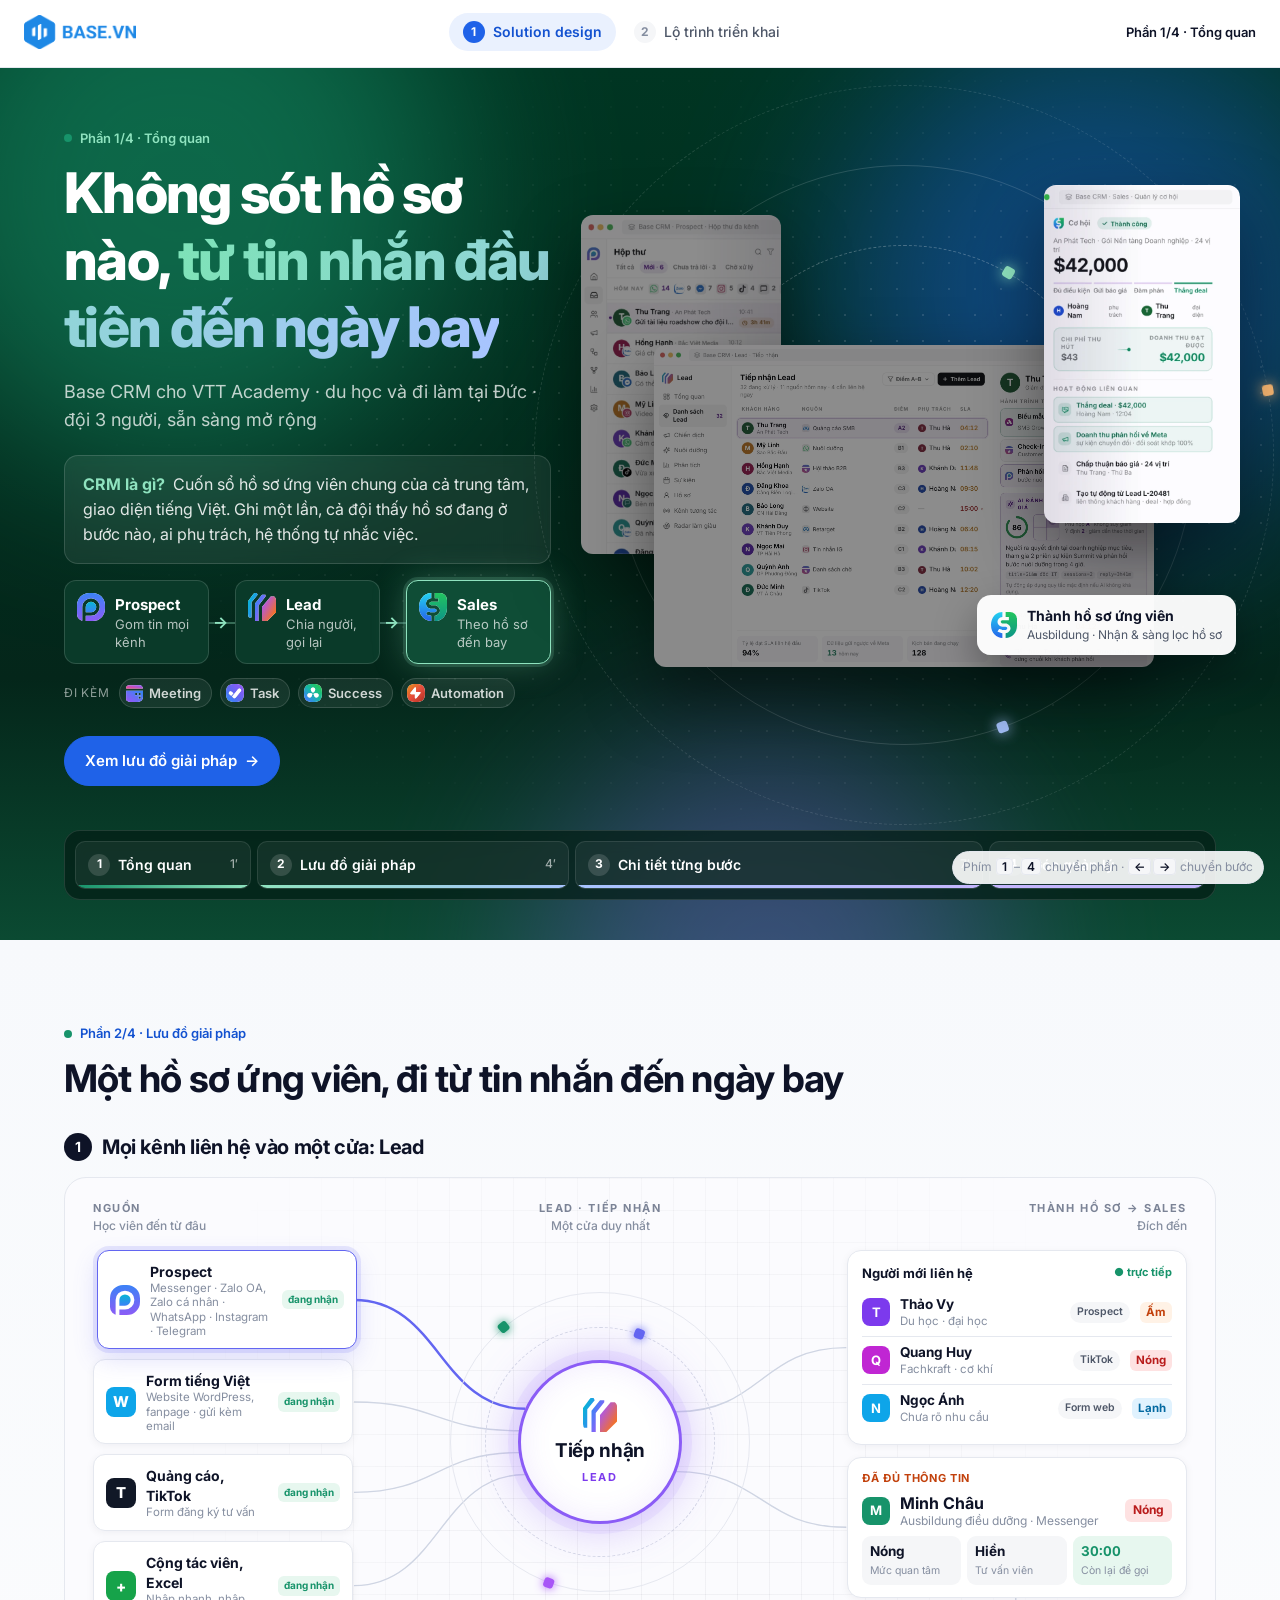
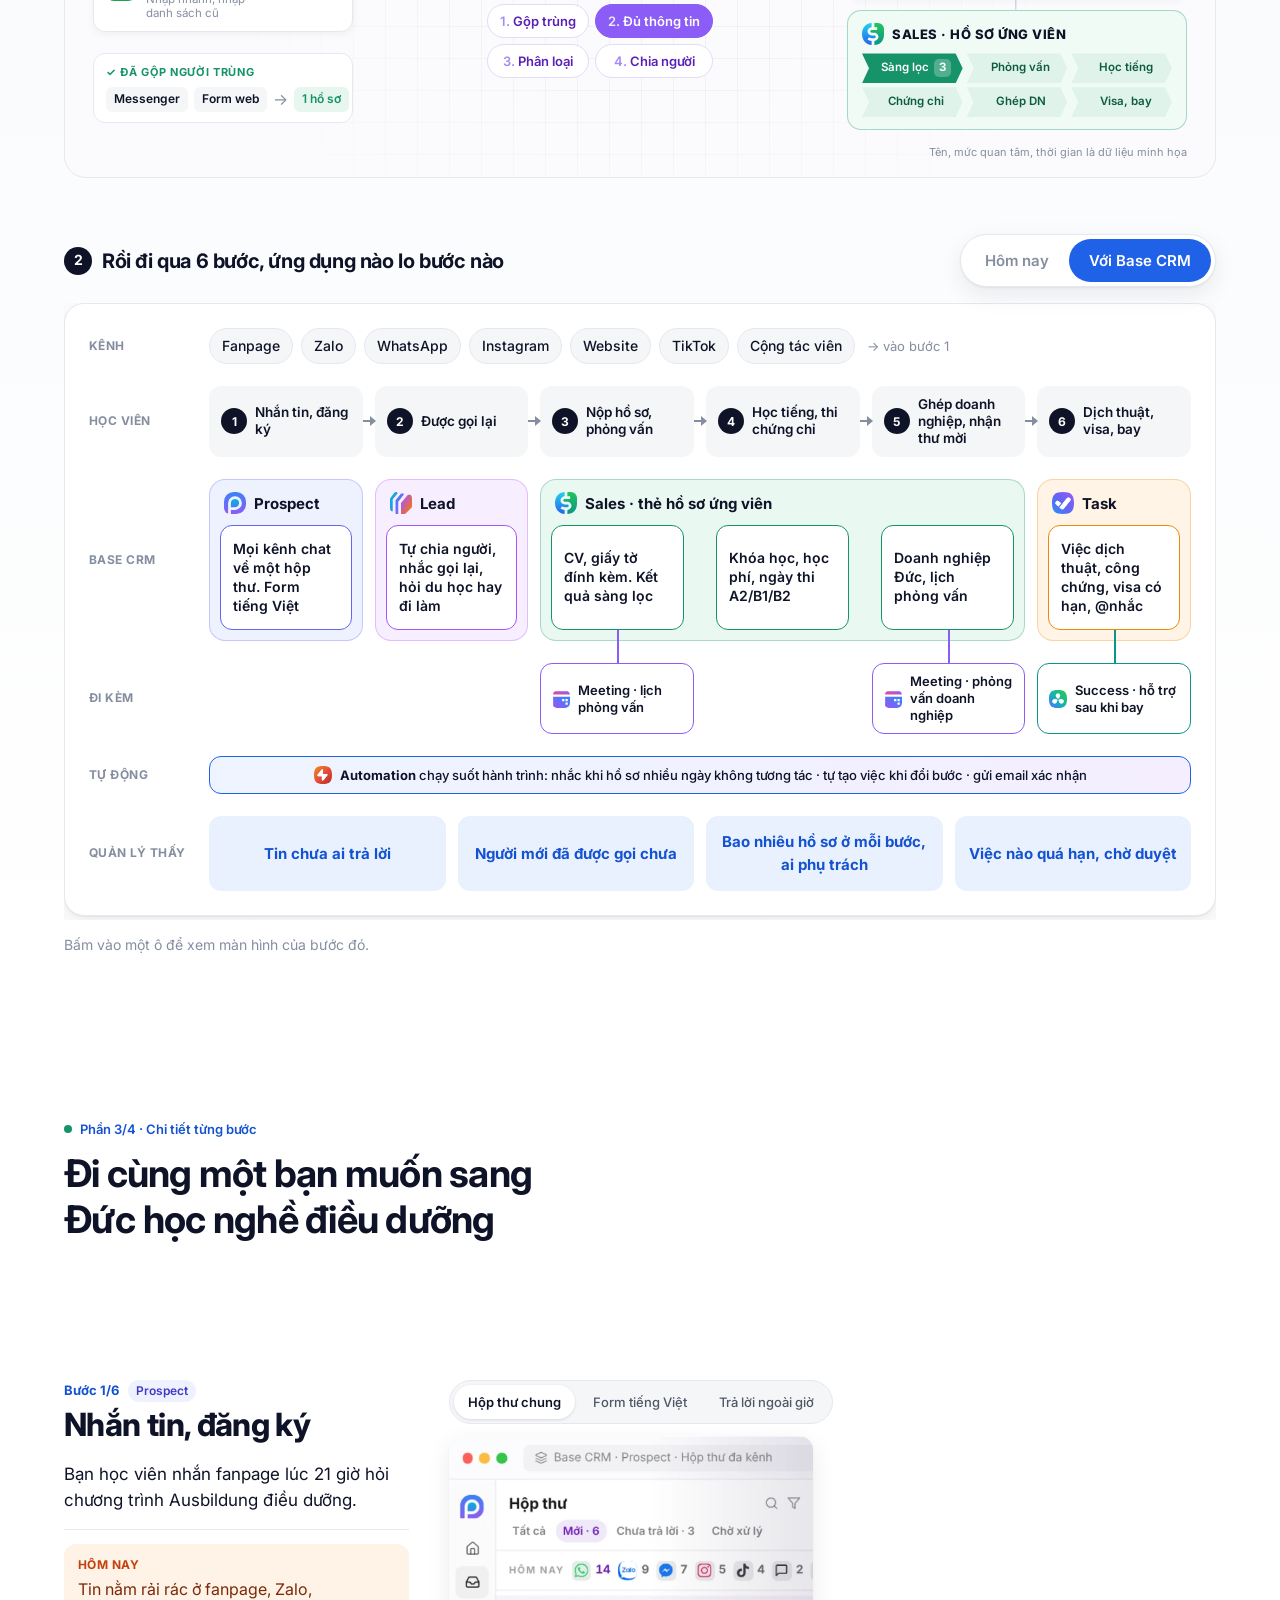
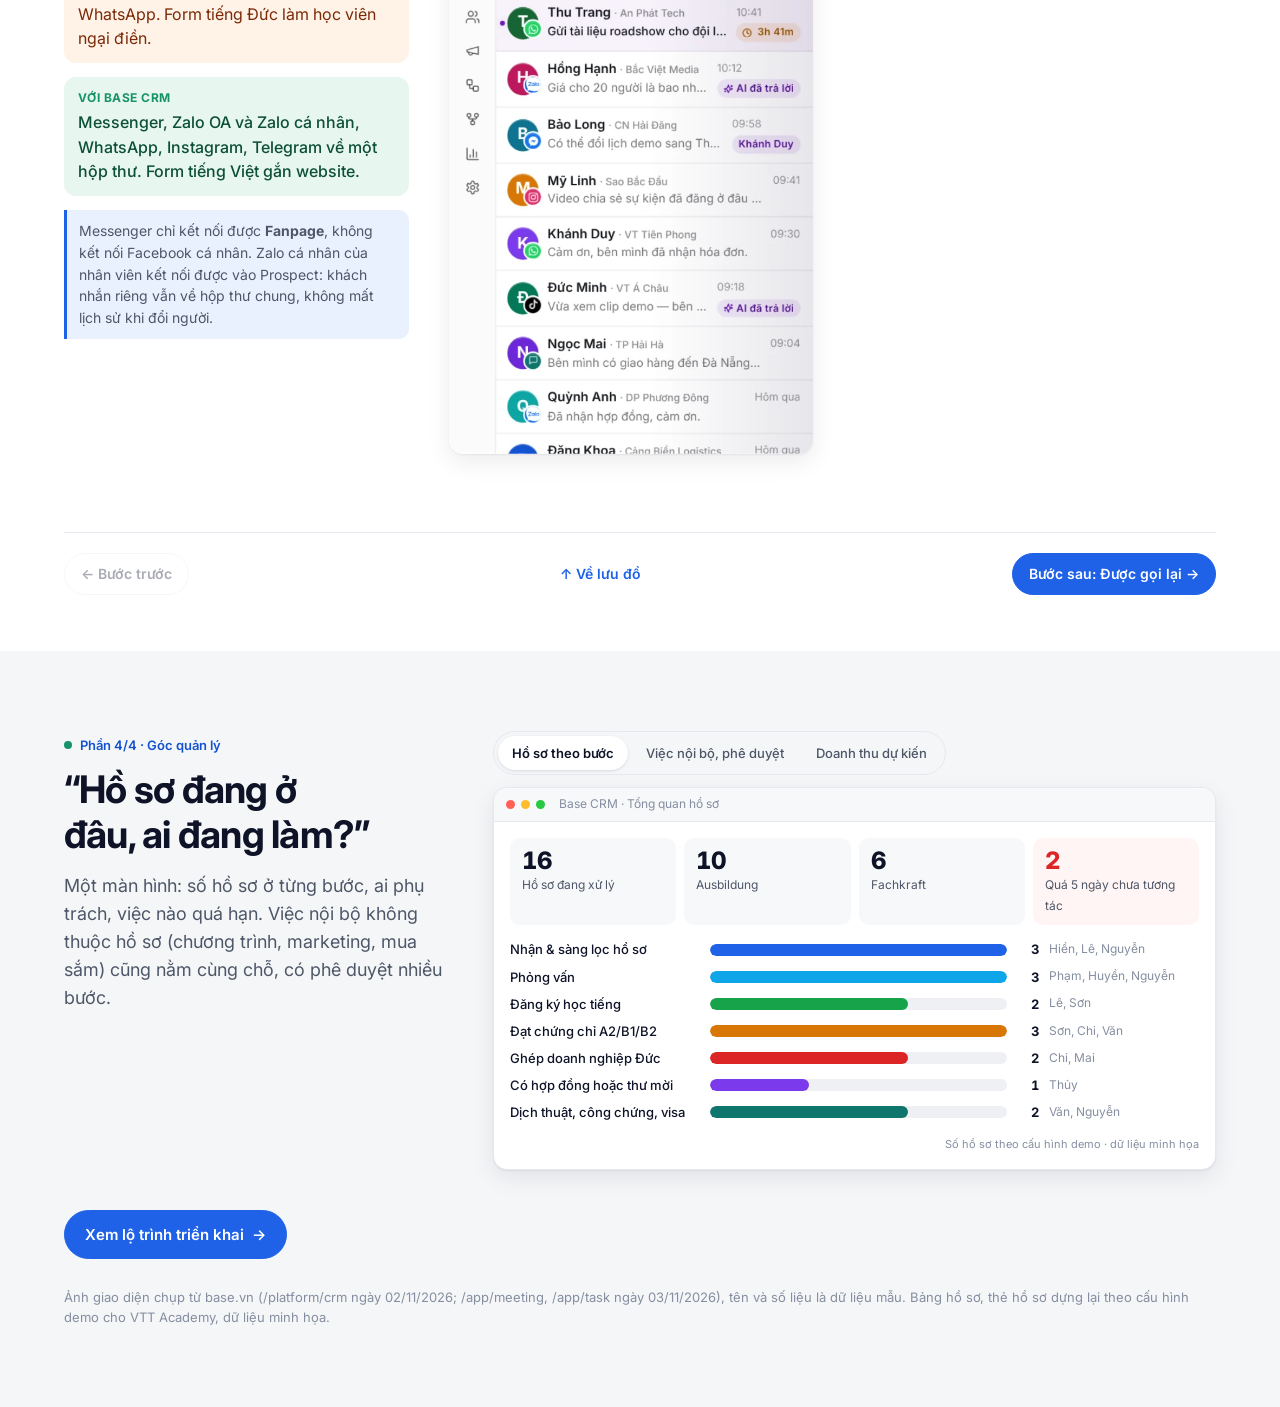
==== commit 823f6fa2: "Lưu đồ: sáng cả khối bước; thêm bảng 5 buổi làm việc sửa trực tiếp, lưu chung Co-Authored-By: Claude" ====
--- a/vtt-academy/index.html
+++ b/vtt-academy/index.html
@@ -546,7 +546,7 @@
       <p class="rm-sub">Kịp trước tháng 12 bận rộn cuối năm. Quản lý ở Đức họp online; nhân sự tại Việt Nam được đào tạo online hoặc tại chỗ.</p>
       <ul class="rm-facts">
         <li><b>4</b><span>giai đoạn</span></li>
-        <li><b>1–2</b><span>buổi họp khảo sát online</span></li>
+        <li><b>5</b><span>buổi làm việc</span></li>
         <li><b>Online / Offline</b><span>đào tạo nhân sự</span></li>
         <li class="tz"><b>15:00 <small>VN</small> · 09:00 <small>Đức</small></b><span>khung họp online</span></li>
       </ul>
@@ -659,6 +659,24 @@
         <p class="ph-out">Kết quả: sẵn sàng cho tháng 12</p>
       </li>
     </ol>
+  </div>
+
+  <!-- Các buổi làm việc chi tiết (sửa trực tiếp, lưu chung) -->
+  <div class="wrap rm-block" id="cac-buoi">
+    <div class="rm-row-h">
+      <h2>Các buổi làm việc chi tiết</h2>
+      <p class="sx-state" id="sxState" aria-live="polite">Đang tải…</p>
+    </div>
+    <div class="sx-scroll">
+      <table class="sx" id="sx">
+        <caption><b>Lộ trình triển khai và đào tạo</b><span>VTT Academy × Base</span></caption>
+        <thead><tr>
+          <th colspan="2">Buổi triển khai</th><th>Hình thức</th><th>Thời gian</th><th>Trạng thái</th><th>Nội dung triển khai</th><th>Thành phần tham dự</th><th>Nội dung cần chuẩn bị</th>
+        </tr></thead>
+        <tbody id="sxBody"></tbody>
+      </table>
+    </div>
+    <p class="sx-hint" id="sxHint">Bấm vào ô để sửa. Mỗi dòng bắt đầu bằng “-” thành một gạch đầu dòng. Thay đổi tự lưu, ai mở link cũng thấy.</p>
   </div>
 
   <!-- Họp khảo sát + giờ họp -->
--- a/vtt-academy/style.css
+++ b/vtt-academy/style.css
@@ -168,10 +168,6 @@
 .row-steps li{position:relative;display:flex;align-items:center;gap:8px;padding:10px 12px;border-radius:12px;background:var(--bg-2);font-weight:600;font-size:14px;line-height:1.25}
 .row-steps b{flex:none;display:grid;place-items:center;width:26px;height:26px;border-radius:50%;background:var(--ink);color:#fff;font-size:12px}
 .row-steps li:not(:last-child)::after{content:"";position:absolute;right:calc(var(--g) * -1);top:50%;width:var(--g);height:2px;background:var(--ink-3);transform:translateY(-50%)}
-.is-after .row-steps b{animation:pulse 4s infinite}
-.is-after .row-steps li:nth-child(2) b{animation-delay:1s}
-.is-after .row-steps li:nth-child(3) b{animation-delay:2s}
-.is-after .row-steps li:nth-child(4) b{animation-delay:3s}
 @keyframes pulse{0%,18%{background:var(--brand);box-shadow:0 0 0 6px rgba(31,98,232,.18)}26%,100%{background:var(--ink);box-shadow:none}}
 .row-steps li:not(:last-child)::before{content:"";position:absolute;right:calc(var(--g) * -1 - 1px);top:50%;transform:translateY(-50%);border-left:6px solid var(--ink-3);border-top:5px solid transparent;border-bottom:5px solid transparent;z-index:1}
 .is-before .row-steps li:not(:last-child)::before{border-left-color:var(--warn)}
@@ -427,8 +423,6 @@
 .flow.six .row-steps,.flow.six .row-apps,.row-add{display:grid;grid-template-columns:repeat(6,minmax(0,1fr));gap:var(--g)}
 .row-add{grid-column:2 / -1;align-items:stretch}
 .flow.six .row-steps li{font-size:13.5px}
-.is-after .row-steps li:nth-child(5) b{animation-delay:4s}
-.is-after .row-steps li:nth-child(6) b{animation-delay:5s}
 .app-blk.span3{grid-column:span 3}
 .span3 .mods{grid-template-columns:repeat(3,1fr)}
 .app-blk.t{--tint:#FFF4E5;--edge:#EA8A0B}
@@ -556,6 +550,17 @@
   .appr-s{grid-template-columns:repeat(2,1fr)}
   .more-apps{font-size:12px}
 }
+
+/* Lưu đồ: cả khối bước sáng lần lượt */
+.flow.six.is-after .row-steps li{animation:stepGlow 6s infinite}
+.flow.six.is-after .row-steps li b{animation:stepDot 6s infinite}
+.flow.six.is-after .row-steps li:nth-child(2),.flow.six.is-after .row-steps li:nth-child(2) b{animation-delay:1s}
+.flow.six.is-after .row-steps li:nth-child(3),.flow.six.is-after .row-steps li:nth-child(3) b{animation-delay:2s}
+.flow.six.is-after .row-steps li:nth-child(4),.flow.six.is-after .row-steps li:nth-child(4) b{animation-delay:3s}
+.flow.six.is-after .row-steps li:nth-child(5),.flow.six.is-after .row-steps li:nth-child(5) b{animation-delay:4s}
+.flow.six.is-after .row-steps li:nth-child(6),.flow.six.is-after .row-steps li:nth-child(6) b{animation-delay:5s}
+@keyframes stepGlow{0%,15%{background:var(--brand);color:#fff;box-shadow:0 0 0 4px rgba(31,98,232,.18),0 10px 24px rgba(31,98,232,.3);transform:translateY(-2px)}22%,100%{background:var(--bg-2);color:var(--ink);box-shadow:none;transform:none}}
+@keyframes stepDot{0%,15%{background:#fff;color:var(--brand)}22%,100%{background:var(--ink);color:#fff}}
 
 /* Hai tab trên cùng */
 .next-tab{margin-top:36px}
--- a/vtt-academy/lo-trinh.css
+++ b/vtt-academy/lo-trinh.css
@@ -110,3 +110,31 @@
   .clocks b{font-size:28px}
   .tzc-l b{width:96px}
 }
+
+/* Bảng các buổi làm việc (sửa trực tiếp) */
+.sx-state{font-size:13px;color:var(--ink-3)}
+.sx-state.ok{color:var(--green)}.sx-state.err{color:#b91c1c}
+.sx-scroll{overflow-x:auto;border-radius:14px;border:1px solid var(--line);box-shadow:var(--shadow);background:#fff}
+.sx{width:100%;min-width:1080px;border-collapse:collapse;font-size:14px}
+.sx caption{caption-side:top;padding:14px 16px;background:#1d3f8f;color:#fff;text-align:center;line-height:1.3}
+.sx caption b{display:block;font-size:19px;font-weight:800;text-transform:uppercase;letter-spacing:.02em}
+.sx caption span{font-style:italic;font-weight:700;font-size:15px;opacity:.9;text-transform:uppercase}
+.sx th{background:#e8eefb;color:#1d3f8f;font-size:13px;font-weight:800;text-transform:uppercase;padding:10px 10px;text-align:center;border-bottom:2px solid #c7d3ee}
+.sx td{padding:10px;border-bottom:1px solid #d6dbe6;border-right:1px dashed #d6dbe6;vertical-align:middle;line-height:1.45}
+.sx td:last-child{border-right:0}
+.sx .no{width:84px;background:#1d3f8f;color:#fff;font-weight:800;text-align:center;border-bottom-color:#2a4fa3;white-space:nowrap}
+.sx .nm{width:170px;font-weight:700}
+.sx .hf{width:100px;text-align:center;font-weight:600;color:#1d3f8f}
+.sx .tg2{width:150px;text-align:center;font-weight:700;color:#c81e1e}
+.sx .st{width:150px;text-align:center}
+.sx .ct,.sx .pp{min-width:220px}
+.sx .tp{width:170px}
+.sx [data-f]{white-space:pre-line;outline:none;border-radius:6px;min-height:1.45em}
+.sx.edit [data-f]:hover{background:#f5f8ff;box-shadow:inset 0 0 0 1px #c7d3ee}
+.sx.edit [data-f]:focus{background:#fff;box-shadow:inset 0 0 0 2px var(--brand)}
+.sx [data-f]:empty::before{content:attr(data-ph);color:#a3aab8;font-weight:400}
+.sx select{appearance:none;-webkit-appearance:none;width:100%;font:inherit;font-size:13.5px;font-weight:700;padding:5px 26px 5px 10px;border-radius:7px;border:0;cursor:pointer;background:#eef0f4 url("data:image/svg+xml,%3Csvg xmlns='http://www.w3.org/2000/svg' width='10' height='6'%3E%3Cpath d='M0 0h10L5 6z' fill='%23555'/%3E%3C/svg%3E") no-repeat right 9px center;color:#374151}
+.sx select.done{background-color:#d9f2c9;color:#2f6b12}
+.sx select.doing{background-color:#fde9a8;color:#7a5a00}
+.sx select:disabled{cursor:default;opacity:1}
+.sx-hint{margin-top:10px;font-size:13px;color:var(--ink-3)}
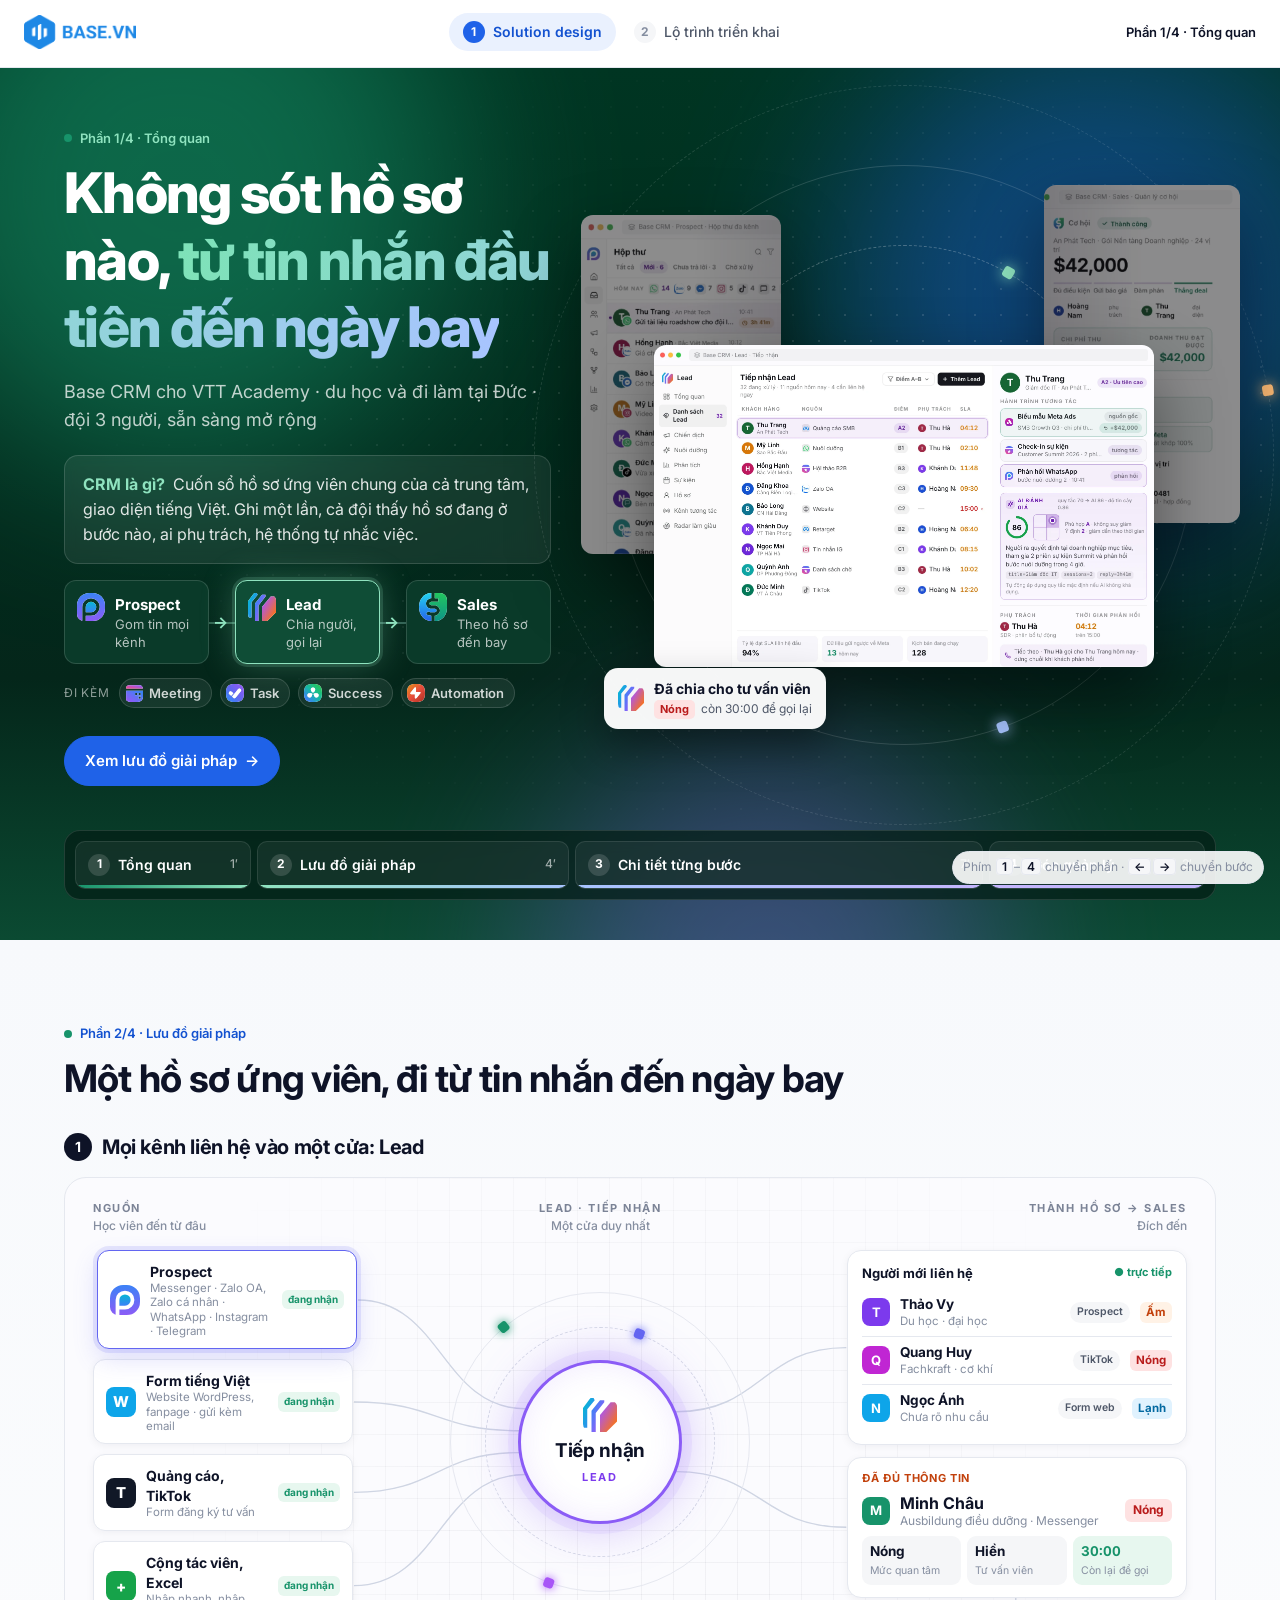
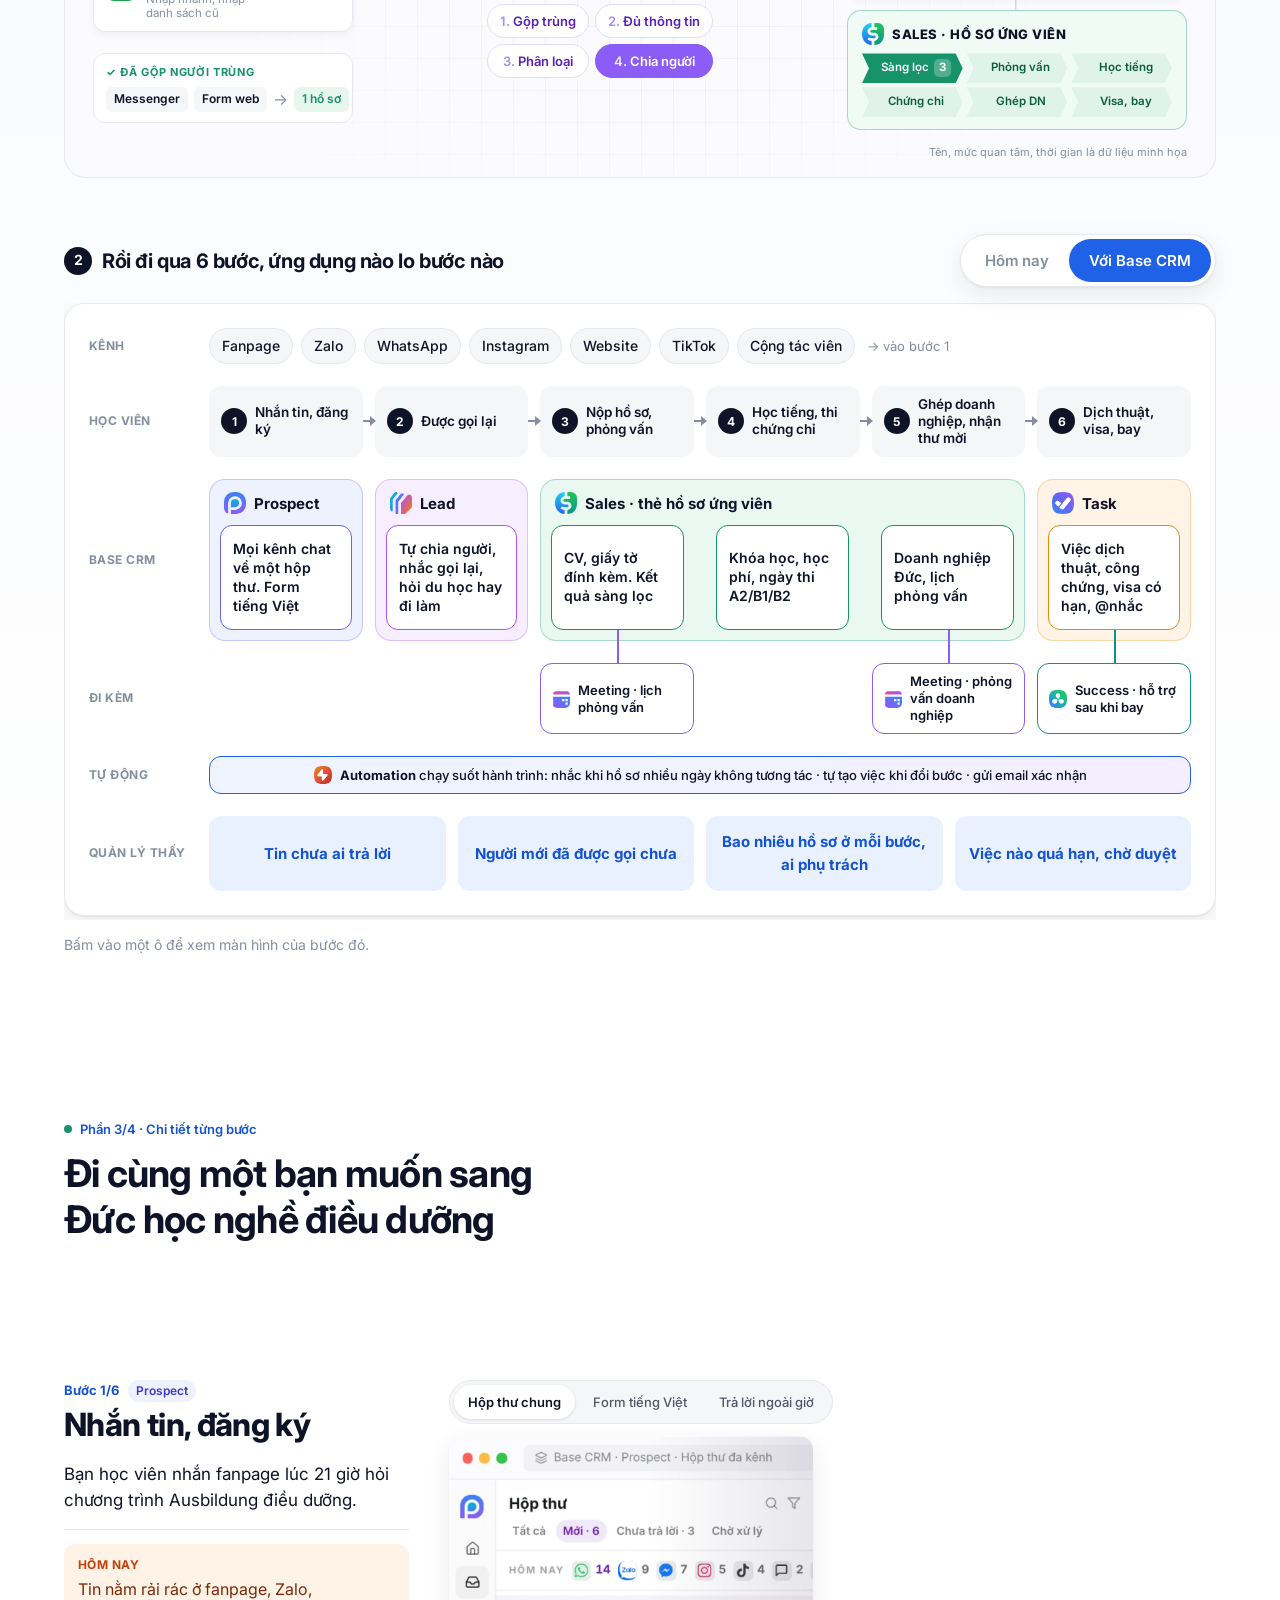
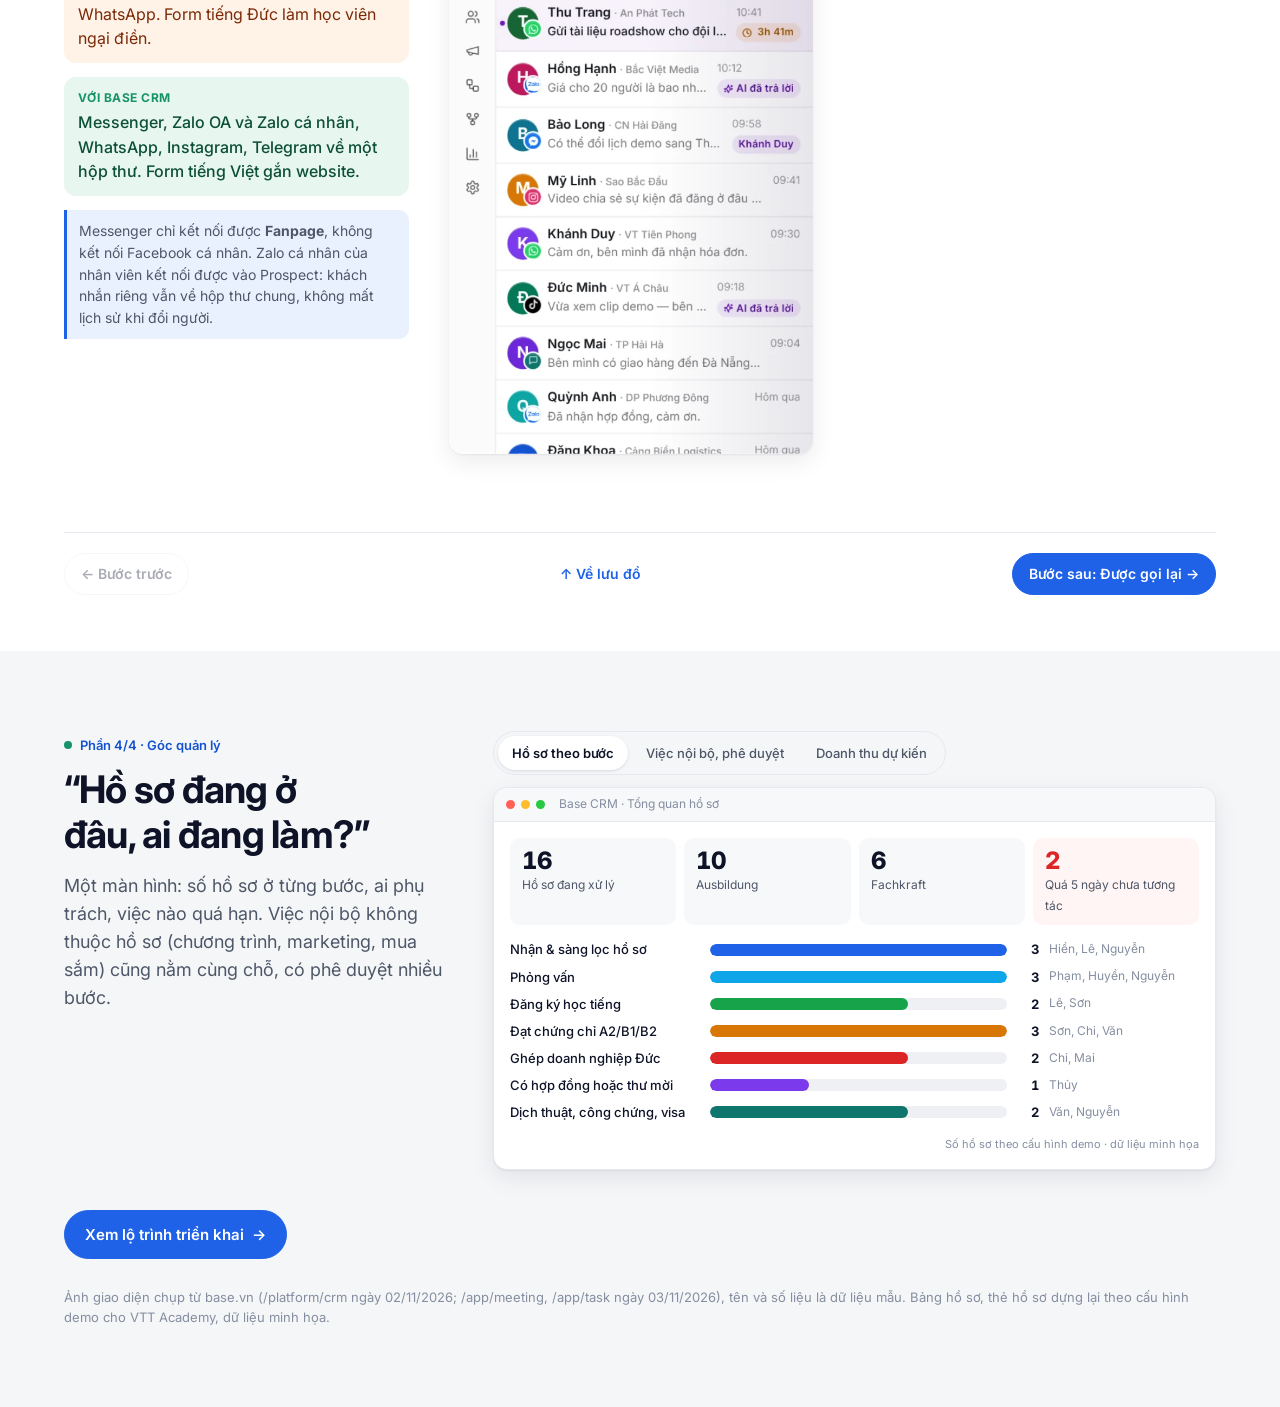
==== commit 99c1fcc5: "Bảng 5 buổi theo nội dung mới, bỏ dòng ghi chú dưới bảng Co-Authored-By: Claude Opus 5.5 <noreply@an" ====
--- a/vtt-academy/index.html
+++ b/vtt-academy/index.html
@@ -569,7 +569,7 @@
         <div class="g-lab"><b>1</b>Hợp đồng, khởi tạo</div>
         <div class="g-track"><a href="#gd-1" class="g-bar c1" style="--s:1;--e:7">26–31/10</a></div>
 
-        <div class="g-lab"><b>2</b><span>Họp khảo sát<small>online, 1–2 buổi</small></span></div>
+        <div class="g-lab"><b>2</b><span>Họp khảo sát<small>online · buổi 1</small></span></div>
         <div class="g-track"><a href="#gd-2" class="g-bar c2" style="--s:8;--e:14">02–07/11</a></div>
 
         <div class="g-lab"><b>3</b><span>Thiết lập, đào tạo<small>đào tạo online / offline</small></span></div>
@@ -617,7 +617,7 @@
       <li class="ph c2" id="gd-2">
         <p class="ph-top"><b>2</b><span>T2 02/11 – T7 07/11</span></p>
         <h3>Họp khảo sát</h3>
-        <p class="ph-how"><i>Online 15:00 VN · 09:00 Đức</i>1–2 buổi</p>
+        <p class="ph-how"><i>Online 15:00 VN · 09:00 Đức</i>buổi 1</p>
         <div class="ph-col">
           <p class="ph-h">Cùng chốt</p>
           <ul><li>Hành trình hồ sơ: các giai đoạn, trường cần điền ở mỗi bước</li><li>Các kênh cần kết nối</li><li>Danh sách người dùng và ai phụ trách bước nào</li></ul>
@@ -676,7 +676,6 @@
         <tbody id="sxBody"></tbody>
       </table>
     </div>
-    <p class="sx-hint" id="sxHint">Bấm vào ô để sửa. Mỗi dòng bắt đầu bằng “-” thành một gạch đầu dòng. Thay đổi tự lưu, ai mở link cũng thấy.</p>
   </div>
 
   <!-- Họp khảo sát + giờ họp -->
@@ -685,17 +684,17 @@
       <h2>Họp khảo sát: chốt 3 việc</h2>
       <ol class="ws-list">
         <li>
-          <p class="ws-t"><b>Buổi 1</b><span>~90 phút</span></p>
+          <p class="ws-t"><b>Phần 1</b><span>~90 phút</span></p>
           <p class="ws-n">Hành trình hồ sơ</p>
           <p class="ws-d">Đi lại từng giai đoạn từ nhận hồ sơ đến bay. Mỗi bước cần điền gì, trường nào bắt buộc, ai phụ trách. Phân loại Ausbildung, Fachkraft, du học.</p>
         </li>
         <li>
-          <p class="ws-t"><b>Buổi 2</b><span>~60 phút · nếu cần</span></p>
+          <p class="ws-t"><b>Phần 2</b><span>~60 phút</span></p>
           <p class="ws-n">Kênh kết nối và người dùng</p>
           <p class="ws-d">Kênh nào nối vào hộp thư chung, chia người ra sao, bao lâu phải gọi lại, nhắc khi hồ sơ bao nhiêu ngày không tương tác. Danh sách người dùng và quyền.</p>
         </li>
       </ol>
-      <p class="ws-note">Nếu chốt được hết trong buổi 1 thì bỏ buổi 2.</p>
+      <p class="ws-note">Cả hai phần trong buổi 1. Sau buổi này Base thiết lập cơ bản và kết nối các kênh chăm sóc khách hàng.</p>
     </div>
 
     <div class="tzc">
@@ -707,7 +706,7 @@
       </div>
       <p class="tzc-n">Đức đã chuyển sang giờ mùa đông từ 25/10, hai nước lệch 6 tiếng suốt thời gian triển khai.</p>
       <ul class="tzc-l">
-        <li><b>Họp khảo sát</b>1–2 buổi, tuần 02–07/11</li>
+        <li><b>Họp khảo sát</b>buổi 1, tuần 02–07/11</li>
         <li><b>Xem tổng quan</b>trong tuần 09–14/11</li>
         <li><b>Họp tuần</b>sau ngày 16/11</li>
       </ul>
--- a/vtt-academy/lo-trinh.css
+++ b/vtt-academy/lo-trinh.css
@@ -137,4 +137,4 @@
 .sx select.done{background-color:#d9f2c9;color:#2f6b12}
 .sx select.doing{background-color:#fde9a8;color:#7a5a00}
 .sx select:disabled{cursor:default;opacity:1}
-.sx-hint{margin-top:10px;font-size:13px;color:var(--ink-3)}
+
